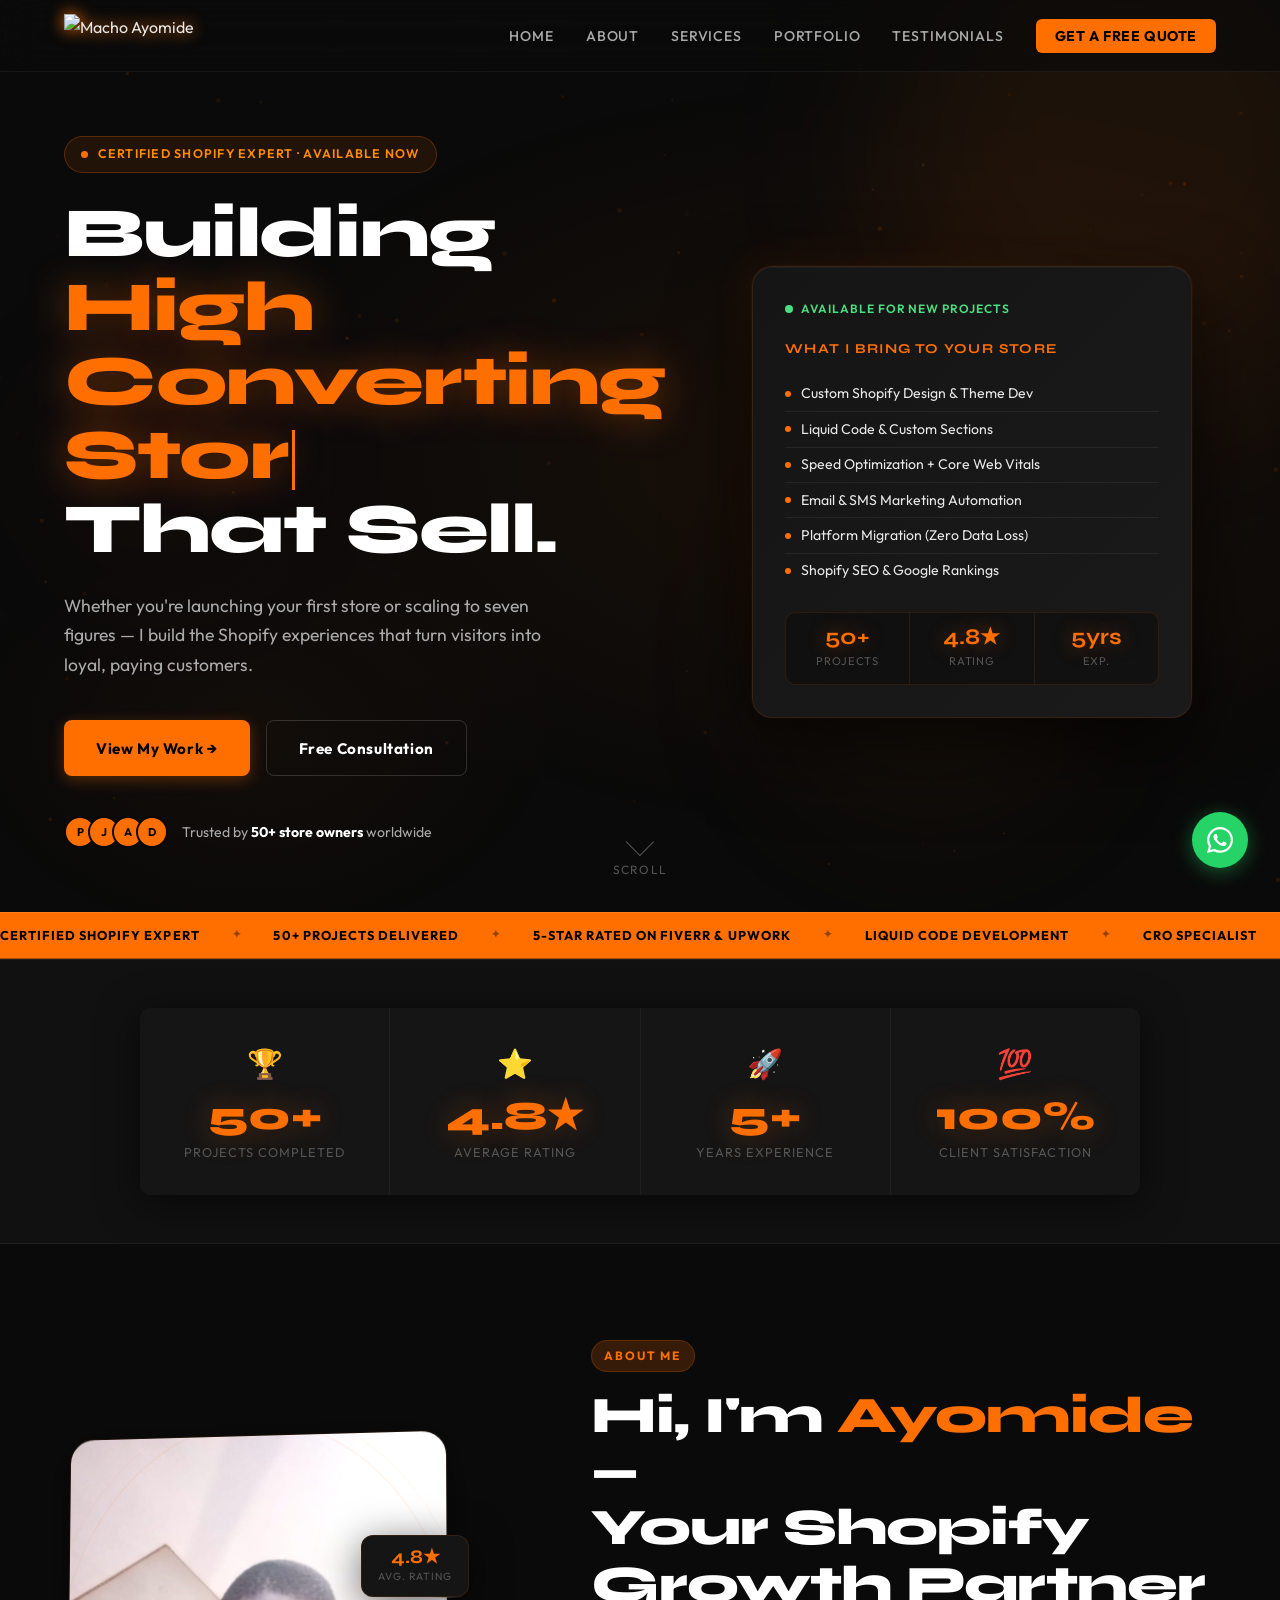
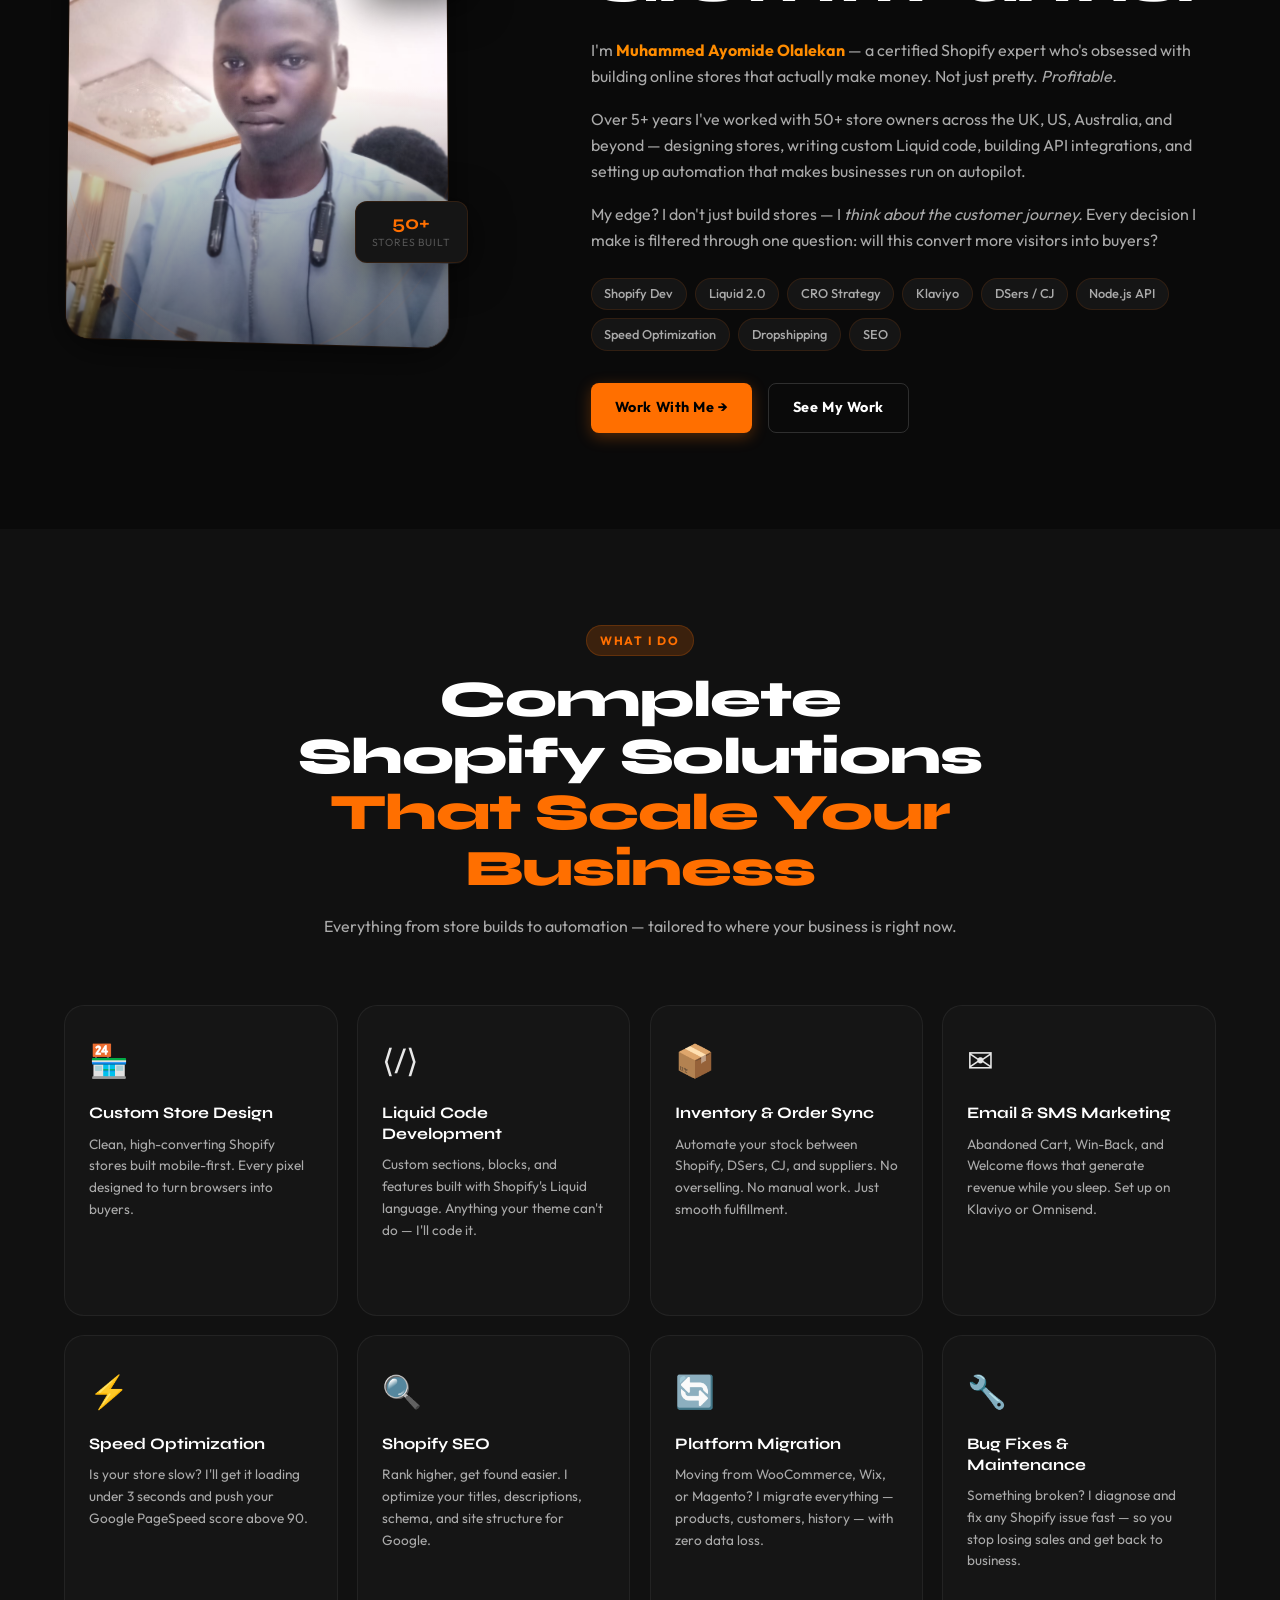
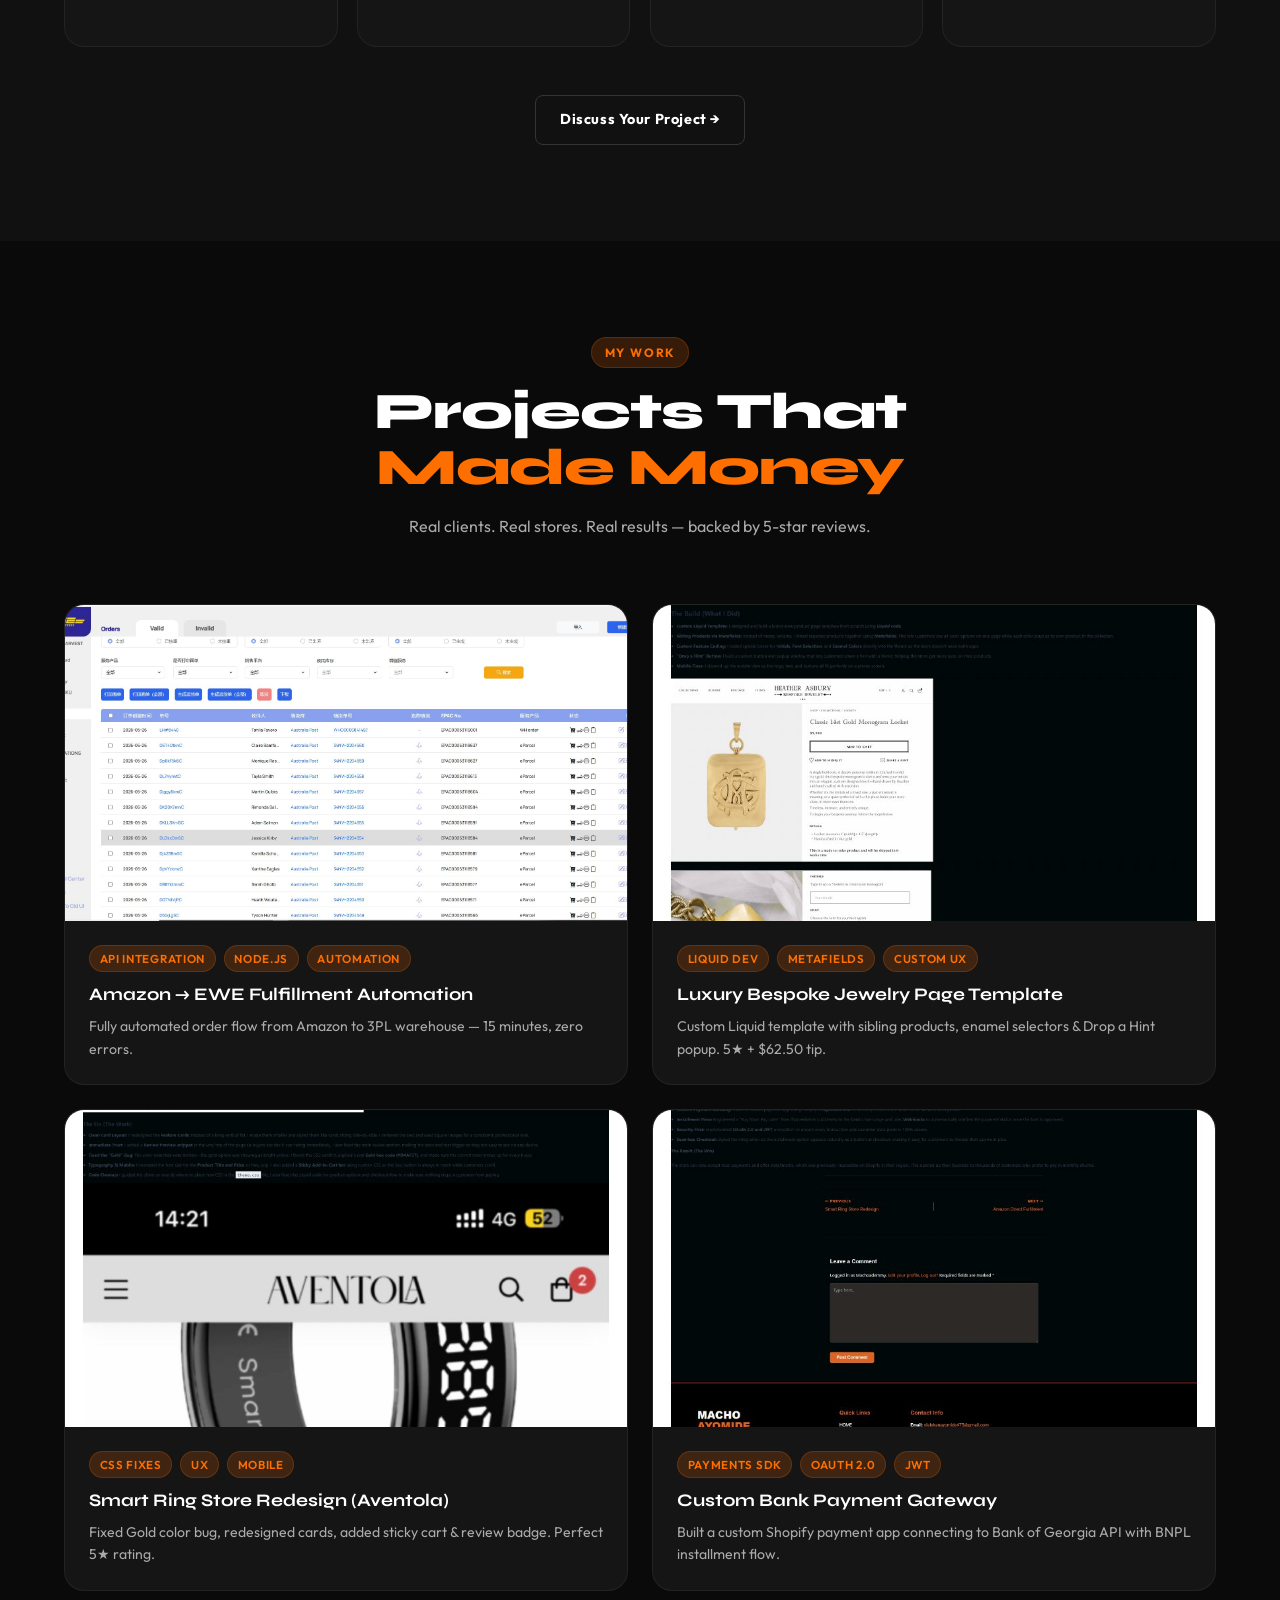
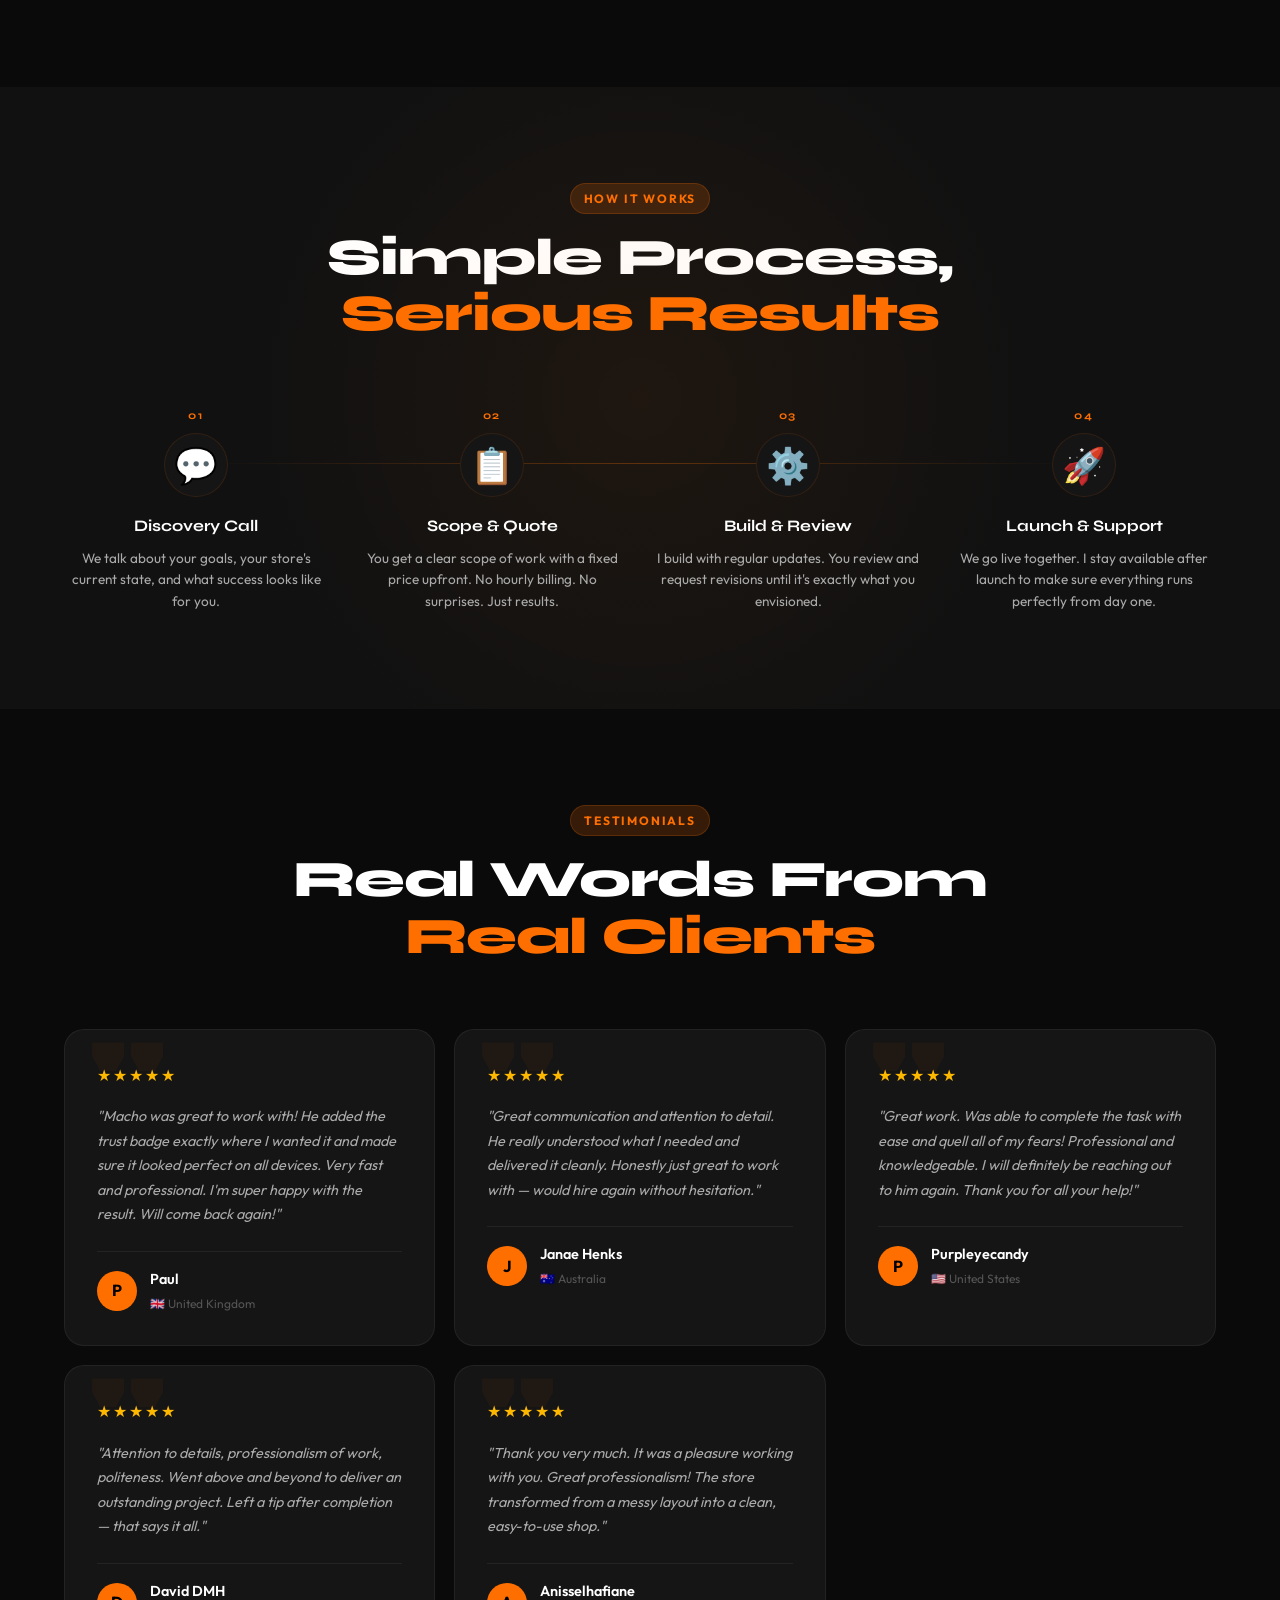
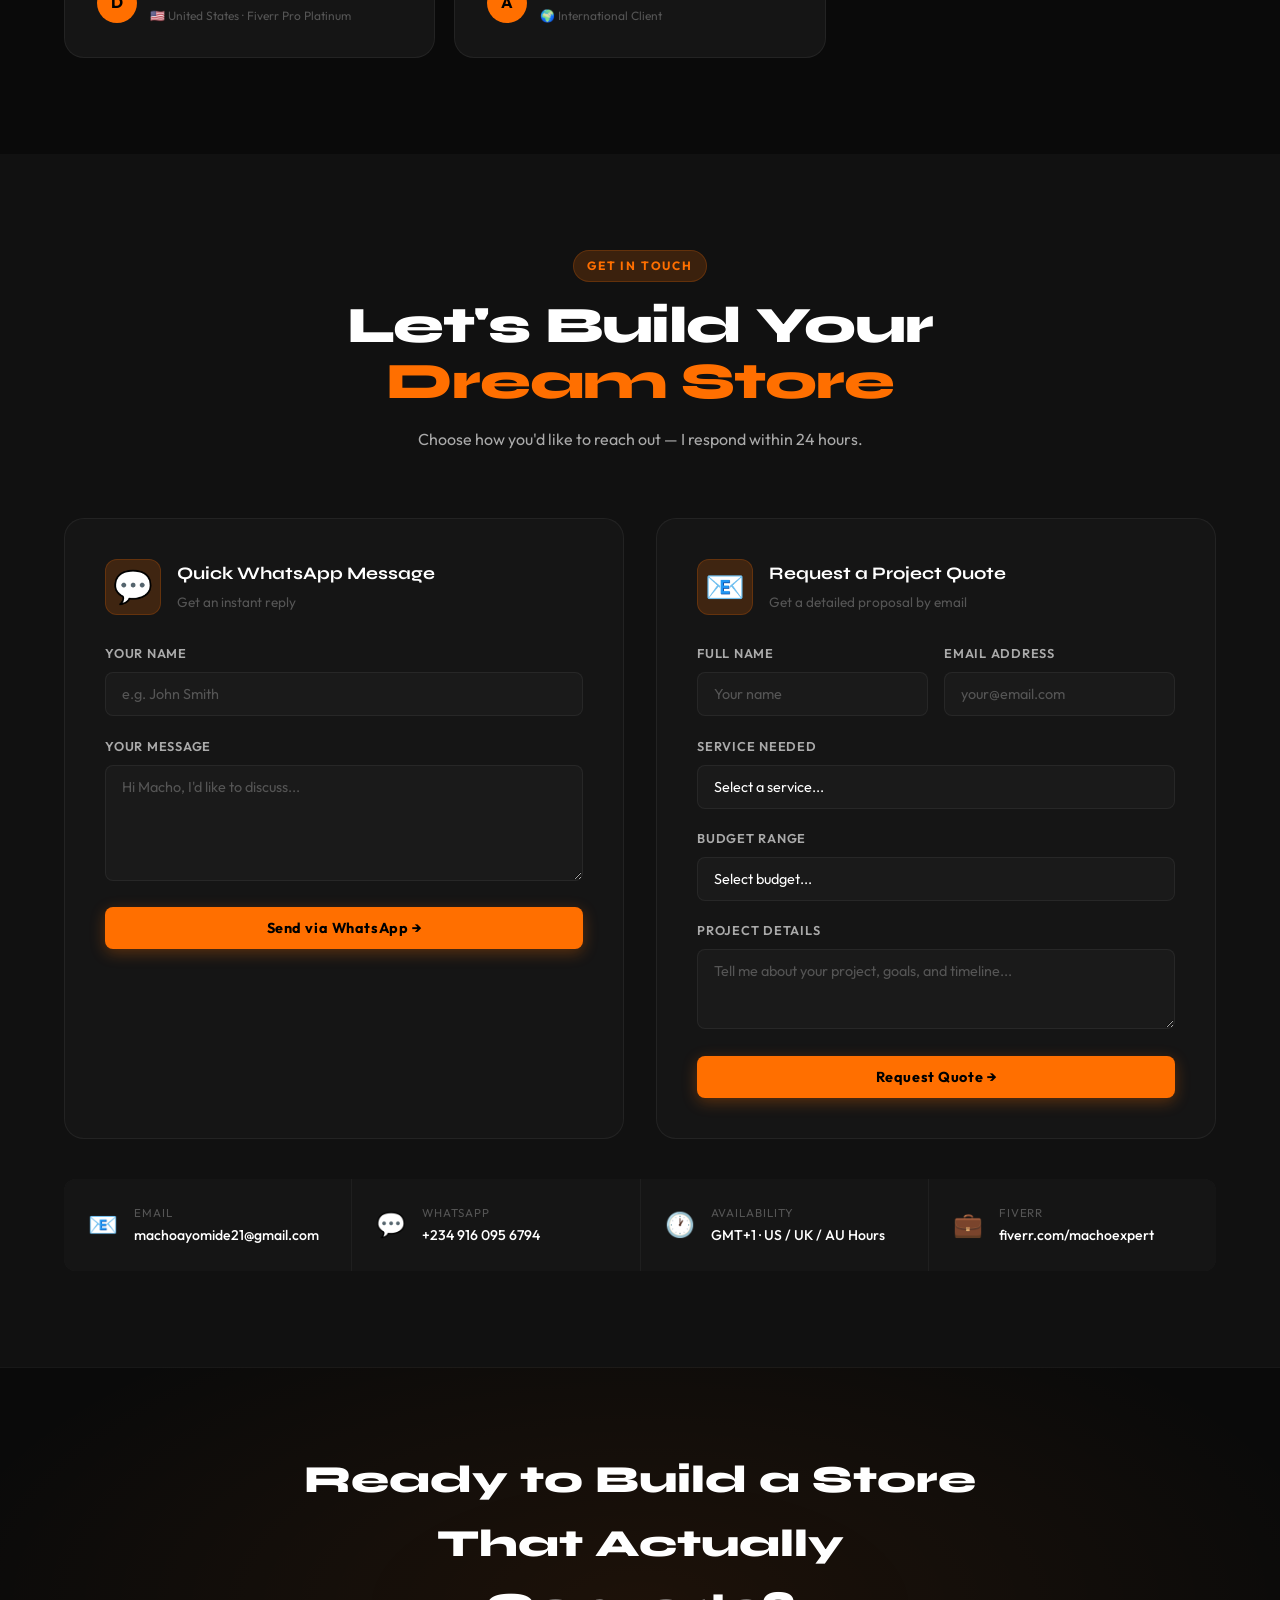
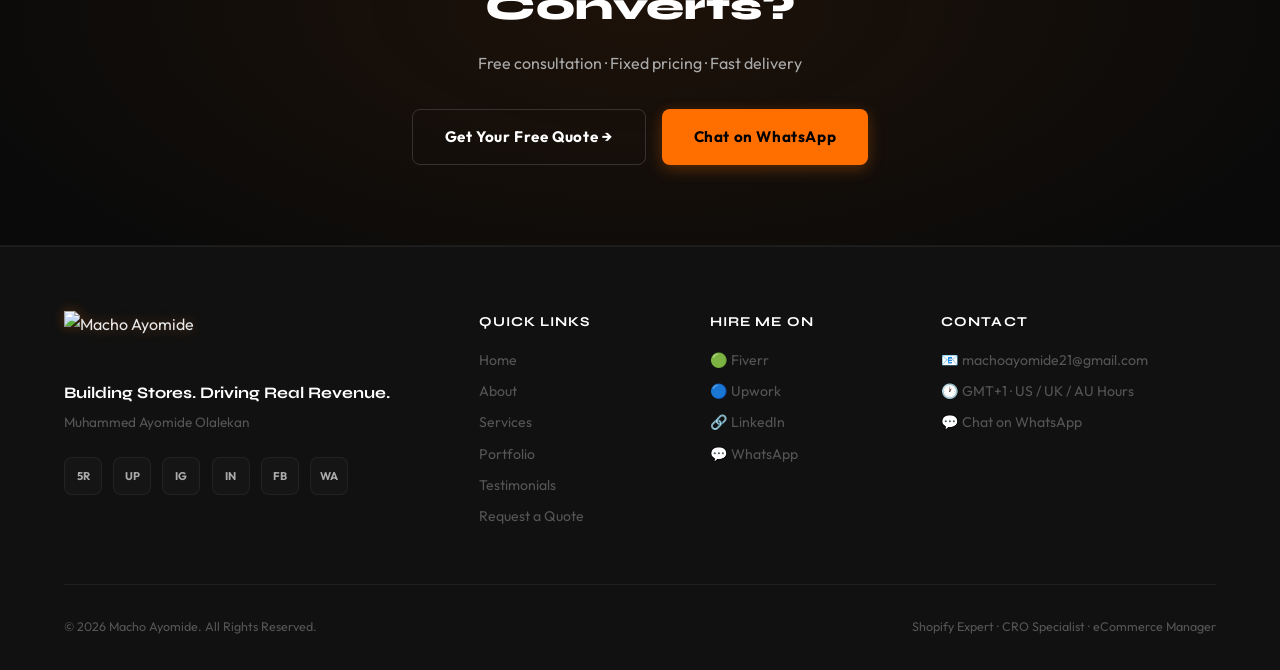
==== index.html @ d5353ab5 "Add V3 portfolio site" ====
<!DOCTYPE html>
<html lang="en">
<head>
  <meta charset="UTF-8" />
  <meta name="viewport" content="width=device-width, initial-scale=1.0" />
  <title>Macho Ayomide — Certified Shopify Expert | Building Stores That Sell</title>
  <meta name="description" content="Certified Shopify expert specializing in high-converting stores, custom Liquid development, API integrations, and eCommerce growth. 50+ projects. 5-star rated." />
  <link rel="preconnect" href="https://fonts.googleapis.com" />
  <link rel="preconnect" href="https://fonts.gstatic.com" crossorigin />
  <link href="https://fonts.googleapis.com/css2?family=Syne:wght@700;800&family=Outfit:wght@300;400;500;600;700&display=swap" rel="stylesheet" />
  <link rel="stylesheet" href="styles.css" />
</head>
<body>

  <!-- Scroll progress bar -->
  <div class="scroll-bar" id="scrollBar"></div>

  <!-- Custom cursor -->
  <div class="cursor" id="cursor"></div>
  <div class="cursor-dot" id="cursorDot"></div>

  <!-- Particle canvas (hero background) -->
  <canvas id="particles" aria-hidden="true"></canvas>

  <!-- ═══ NAV ═══ -->
  <nav class="nav" id="nav">
    <a href="#home" class="nav-logo">
      <img src="assets/logo.svg" alt="Macho Ayomide" />
    </a>
    <ul class="nav-links" id="navLinks">
      <li><a href="#home">Home</a></li>
      <li><a href="#about">About</a></li>
      <li><a href="#services">Services</a></li>
      <li><a href="#portfolio">Portfolio</a></li>
      <li><a href="#testimonials">Testimonials</a></li>
      <li><a href="#contact" class="nav-cta">Get a Free Quote</a></li>
    </ul>
    <button class="hamburger" id="hamburger" aria-label="Toggle menu">
      <span></span><span></span><span></span>
    </button>
  </nav>

  <!-- ═══ HERO ═══ -->
  <section id="home" class="hero">
    <div class="hero-mesh"></div>
    <div class="hero-orb orb-a"></div>
    <div class="hero-orb orb-b"></div>
    <div class="hero-orb orb-c"></div>
    <div class="hero-inner">
      <div class="hero-content">
        <div class="hero-badge" data-reveal="up">
          <span class="badge-pulse"></span>
          Certified Shopify Expert · Available Now
        </div>
        <h1 data-reveal="up" data-delay="100">
          Building<br>
          <span class="orange" id="typed"></span><br>
          That Sell.
        </h1>
        <p class="hero-sub" data-reveal="up" data-delay="200">
          Whether you're launching your first store or scaling to seven figures — I build the Shopify experiences that turn visitors into loyal, paying customers.
        </p>
        <div class="hero-actions" data-reveal="up" data-delay="300">
          <a href="#portfolio" class="btn btn-primary btn-lg">View My Work →</a>
          <a href="#contact" class="btn btn-ghost btn-lg">Free Consultation</a>
        </div>
        <div class="hero-trust" data-reveal="up" data-delay="400">
          <div class="trust-faces">
            <span>P</span><span>J</span><span>A</span><span>D</span>
          </div>
          <span>Trusted by <strong>50+ store owners</strong> worldwide</span>
        </div>
      </div>

      <div class="hero-visual" data-reveal="right" data-delay="150">
        <div class="card-3d" id="heroCard">
          <div class="card-3d-face">
            <div class="card-avail"><span class="avail-dot"></span>Available for New Projects</div>
            <div class="card-heading">What I Bring to Your Store</div>
            <ul class="card-list">
              <li><span class="cl-dot"></span>Custom Shopify Design &amp; Theme Dev</li>
              <li><span class="cl-dot"></span>Liquid Code &amp; Custom Sections</li>
              <li><span class="cl-dot"></span>Speed Optimization + Core Web Vitals</li>
              <li><span class="cl-dot"></span>Email &amp; SMS Marketing Automation</li>
              <li><span class="cl-dot"></span>Platform Migration (Zero Data Loss)</li>
              <li><span class="cl-dot"></span>Shopify SEO &amp; Google Rankings</li>
            </ul>
            <div class="card-metrics">
              <div class="cm"><span class="cm-n" data-count="50" data-suffix="+">50+</span><span class="cm-l">Projects</span></div>
              <div class="cm-div"></div>
              <div class="cm"><span class="cm-n">4.8★</span><span class="cm-l">Rating</span></div>
              <div class="cm-div"></div>
              <div class="cm"><span class="cm-n">5yrs</span><span class="cm-l">Exp.</span></div>
            </div>
          </div>
          <div class="card-glow"></div>
        </div>
      </div>
    </div>
    <a href="#about" class="hero-scroll">
      <span class="scroll-arrow"></span>
      <span>Scroll</span>
    </a>
  </section>

  <!-- ═══ MARQUEE ═══ -->
  <div class="marquee" aria-hidden="true">
    <div class="marquee-track">
      <span>Certified Shopify Expert</span><span class="m-sep">✦</span>
      <span>50+ Projects Delivered</span><span class="m-sep">✦</span>
      <span>5-Star Rated on Fiverr &amp; Upwork</span><span class="m-sep">✦</span>
      <span>Liquid Code Development</span><span class="m-sep">✦</span>
      <span>CRO Specialist</span><span class="m-sep">✦</span>
      <span>Email &amp; SMS Automation</span><span class="m-sep">✦</span>
      <span>Platform Migration Expert</span><span class="m-sep">✦</span>
      <span>API Integration</span><span class="m-sep">✦</span>
      <span>Certified Shopify Expert</span><span class="m-sep">✦</span>
      <span>50+ Projects Delivered</span><span class="m-sep">✦</span>
      <span>5-Star Rated on Fiverr &amp; Upwork</span><span class="m-sep">✦</span>
      <span>Liquid Code Development</span><span class="m-sep">✦</span>
      <span>CRO Specialist</span><span class="m-sep">✦</span>
      <span>Email &amp; SMS Automation</span><span class="m-sep">✦</span>
      <span>Platform Migration Expert</span><span class="m-sep">✦</span>
      <span>API Integration</span><span class="m-sep">✦</span>
    </div>
  </div>

  <!-- ═══ STATS ═══ -->
  <div class="stats-section">
    <div class="stats-grid">
      <div class="stat-card" data-reveal="up" data-delay="0">
        <div class="stat-icon">🏆</div>
        <div class="stat-num" data-count="50" data-suffix="+">50+</div>
        <div class="stat-label">Projects Completed</div>
      </div>
      <div class="stat-card" data-reveal="up" data-delay="100">
        <div class="stat-icon">⭐</div>
        <div class="stat-num" data-count="4.8" data-suffix="★" data-decimal="1">4.8★</div>
        <div class="stat-label">Average Rating</div>
      </div>
      <div class="stat-card" data-reveal="up" data-delay="200">
        <div class="stat-icon">🚀</div>
        <div class="stat-num" data-count="5" data-suffix="+">5+</div>
        <div class="stat-label">Years Experience</div>
      </div>
      <div class="stat-card" data-reveal="up" data-delay="300">
        <div class="stat-icon">💯</div>
        <div class="stat-num" data-count="100" data-suffix="%">100%</div>
        <div class="stat-label">Client Satisfaction</div>
      </div>
    </div>
  </div>

  <!-- ═══ ABOUT ═══ -->
  <section id="about" class="section about-section">
    <div class="section-inner">
      <div class="about-grid">
        <div class="about-photo-wrap" data-reveal="left">
          <div class="photo-frame">
            <img src="assets/photo-main.jpg" alt="Macho Ayomide — Shopify Expert" class="about-photo" />
            <div class="photo-veil"></div>
            <div class="photo-ring ring-1"></div>
            <div class="photo-ring ring-2"></div>
          </div>
          <div class="photo-float-badge">
            <span class="pfb-num">4.8★</span>
            <span class="pfb-lbl">Avg. Rating</span>
          </div>
          <div class="photo-float-badge pfb-bottom">
            <span class="pfb-num">50+</span>
            <span class="pfb-lbl">Stores Built</span>
          </div>
        </div>

        <div class="about-content" data-reveal="right">
          <span class="section-label">About Me</span>
          <h2 class="section-title">Hi, I'm <span class="orange">Ayomide</span> —<br>Your Shopify Growth Partner</h2>
          <p>I'm <strong style="color:var(--orange-light)">Muhammed Ayomide Olalekan</strong> — a certified Shopify expert who's obsessed with building online stores that actually make money. Not just pretty. <em>Profitable.</em></p>
          <p>Over 5+ years I've worked with 50+ store owners across the UK, US, Australia, and beyond — designing stores, writing custom Liquid code, building API integrations, and setting up automation that makes businesses run on autopilot.</p>
          <p>My edge? I don't just build stores — I <em>think about the customer journey.</em> Every decision I make is filtered through one question: will this convert more visitors into buyers?</p>
          <div class="chips">
            <span>Shopify Dev</span><span>Liquid 2.0</span><span>CRO Strategy</span>
            <span>Klaviyo</span><span>DSers / CJ</span><span>Node.js API</span>
            <span>Speed Optimization</span><span>Dropshipping</span><span>SEO</span>
          </div>
          <div class="about-actions">
            <a href="#contact" class="btn btn-primary">Work With Me →</a>
            <a href="#portfolio" class="btn btn-ghost">See My Work</a>
          </div>
        </div>
      </div>
    </div>
  </section>

  <!-- ═══ SERVICES ═══ -->
  <section id="services" class="section services-section">
    <div class="section-inner">
      <div class="section-head" data-reveal="up">
        <span class="section-label">What I Do</span>
        <h2 class="section-title">Complete Shopify Solutions<br><span class="orange">That Scale Your Business</span></h2>
        <p class="section-sub">Everything from store builds to automation — tailored to where your business is right now.</p>
      </div>
      <div class="services-grid">
        <div class="svc-card tilt" data-reveal="up" data-delay="0"><div class="svc-inner"><div class="svc-icon">🏪</div><h3>Custom Store Design</h3><p>Clean, high-converting Shopify stores built mobile-first. Every pixel designed to turn browsers into buyers.</p><span class="svc-arr">→</span></div></div>
        <div class="svc-card tilt" data-reveal="up" data-delay="80"><div class="svc-inner"><div class="svc-icon">⟨/⟩</div><h3>Liquid Code Development</h3><p>Custom sections, blocks, and features built with Shopify's Liquid language. Anything your theme can't do — I'll code it.</p><span class="svc-arr">→</span></div></div>
        <div class="svc-card tilt" data-reveal="up" data-delay="160"><div class="svc-inner"><div class="svc-icon">📦</div><h3>Inventory & Order Sync</h3><p>Automate your stock between Shopify, DSers, CJ, and suppliers. No overselling. No manual work. Just smooth fulfillment.</p><span class="svc-arr">→</span></div></div>
        <div class="svc-card tilt" data-reveal="up" data-delay="240"><div class="svc-inner"><div class="svc-icon">✉</div><h3>Email & SMS Marketing</h3><p>Abandoned Cart, Win-Back, and Welcome flows that generate revenue while you sleep. Set up on Klaviyo or Omnisend.</p><span class="svc-arr">→</span></div></div>
        <div class="svc-card tilt" data-reveal="up" data-delay="0"><div class="svc-inner"><div class="svc-icon">⚡</div><h3>Speed Optimization</h3><p>Is your store slow? I'll get it loading under 3 seconds and push your Google PageSpeed score above 90.</p><span class="svc-arr">→</span></div></div>
        <div class="svc-card tilt" data-reveal="up" data-delay="80"><div class="svc-inner"><div class="svc-icon">🔍</div><h3>Shopify SEO</h3><p>Rank higher, get found easier. I optimize your titles, descriptions, schema, and site structure for Google.</p><span class="svc-arr">→</span></div></div>
        <div class="svc-card tilt" data-reveal="up" data-delay="160"><div class="svc-inner"><div class="svc-icon">🔄</div><h3>Platform Migration</h3><p>Moving from WooCommerce, Wix, or Magento? I migrate everything — products, customers, history — with zero data loss.</p><span class="svc-arr">→</span></div></div>
        <div class="svc-card tilt" data-reveal="up" data-delay="240"><div class="svc-inner"><div class="svc-icon">🔧</div><h3>Bug Fixes & Maintenance</h3><p>Something broken? I diagnose and fix any Shopify issue fast — so you stop losing sales and get back to business.</p><span class="svc-arr">→</span></div></div>
      </div>
      <div class="section-cta" data-reveal="up">
        <a href="#contact" class="btn btn-ghost">Discuss Your Project →</a>
      </div>
    </div>
  </section>

  <!-- ═══ PORTFOLIO ═══ -->
  <section id="portfolio" class="section portfolio-section">
    <div class="section-inner">
      <div class="section-head" data-reveal="up">
        <span class="section-label">My Work</span>
        <h2 class="section-title">Projects That<br><span class="orange">Made Money</span></h2>
        <p class="section-sub">Real clients. Real stores. Real results — backed by 5-star reviews.</p>
      </div>
      <div class="portfolio-grid">
        <div class="p-card" data-reveal="up" data-delay="0" onclick="openModal('m-ewe')">
          <div class="p-thumb">
            <img src="assets/portfolio-ewe-dashboard.png" alt="Amazon EWE Automation" />
            <div class="p-overlay"><span>View Case Study →</span></div>
          </div>
          <div class="p-info">
            <div class="p-tags"><span>API Integration</span><span>Node.js</span><span>Automation</span></div>
            <h3>Amazon → EWE Fulfillment Automation</h3>
            <p>Fully automated order flow from Amazon to 3PL warehouse — 15 minutes, zero errors.</p>
          </div>
        </div>
        <div class="p-card" data-reveal="up" data-delay="100" onclick="openModal('m-luxury')">
          <div class="p-thumb">
            <img src="assets/portfolio-luxury.jpg" alt="Luxury Product Page" />
            <div class="p-overlay"><span>View Case Study →</span></div>
          </div>
          <div class="p-info">
            <div class="p-tags"><span>Liquid Dev</span><span>Metafields</span><span>Custom UX</span></div>
            <h3>Luxury Bespoke Jewelry Page Template</h3>
            <p>Custom Liquid template with sibling products, enamel selectors &amp; Drop a Hint popup. 5★ + $62.50 tip.</p>
          </div>
        </div>
        <div class="p-card" data-reveal="up" data-delay="200" onclick="openModal('m-ring')">
          <div class="p-thumb">
            <img src="assets/portfolio-smartring.jpg" alt="Smart Ring Store" />
            <div class="p-overlay"><span>View Case Study →</span></div>
          </div>
          <div class="p-info">
            <div class="p-tags"><span>CSS Fixes</span><span>UX</span><span>Mobile</span></div>
            <h3>Smart Ring Store Redesign (Aventola)</h3>
            <p>Fixed Gold color bug, redesigned cards, added sticky cart &amp; review badge. Perfect 5★ rating.</p>
          </div>
        </div>
        <div class="p-card" data-reveal="up" data-delay="300" onclick="openModal('m-payment')">
          <div class="p-thumb">
            <img src="assets/portfolio-payment.jpg" alt="Custom Payment Gateway" />
            <div class="p-overlay"><span>View Case Study →</span></div>
          </div>
          <div class="p-info">
            <div class="p-tags"><span>Payments SDK</span><span>OAuth 2.0</span><span>JWT</span></div>
            <h3>Custom Bank Payment Gateway</h3>
            <p>Built a custom Shopify payment app connecting to Bank of Georgia API with BNPL installment flow.</p>
          </div>
        </div>
      </div>
    </div>
  </section>

  <!-- ═══ PROCESS ═══ -->
  <section class="section process-section">
    <div class="section-inner">
      <div class="section-head" data-reveal="up">
        <span class="section-label">How It Works</span>
        <h2 class="section-title">Simple Process,<br><span class="orange">Serious Results</span></h2>
      </div>
      <div class="process-grid">
        <div class="process-step" data-reveal="up" data-delay="0"><div class="ps-num">01</div><div class="ps-icon">💬</div><h3>Discovery Call</h3><p>We talk about your goals, your store's current state, and what success looks like for you.</p></div>
        <div class="process-step" data-reveal="up" data-delay="100"><div class="ps-num">02</div><div class="ps-icon">📋</div><h3>Scope &amp; Quote</h3><p>You get a clear scope of work with a fixed price upfront. No hourly billing. No surprises. Just results.</p></div>
        <div class="process-step" data-reveal="up" data-delay="200"><div class="ps-num">03</div><div class="ps-icon">⚙️</div><h3>Build &amp; Review</h3><p>I build with regular updates. You review and request revisions until it's exactly what you envisioned.</p></div>
        <div class="process-step" data-reveal="up" data-delay="300"><div class="ps-num">04</div><div class="ps-icon">🚀</div><h3>Launch &amp; Support</h3><p>We go live together. I stay available after launch to make sure everything runs perfectly from day one.</p></div>
      </div>
    </div>
  </section>

  <!-- ═══ TESTIMONIALS ═══ -->
  <section id="testimonials" class="section testi-section">
    <div class="section-inner">
      <div class="section-head" data-reveal="up">
        <span class="section-label">Testimonials</span>
        <h2 class="section-title">Real Words From<br><span class="orange">Real Clients</span></h2>
      </div>
      <div class="testi-grid">
        <div class="testi-card" data-reveal="up" data-delay="0">
          <div class="stars">★★★★★</div>
          <p>"Macho was great to work with! He added the trust badge exactly where I wanted it and made sure it looked perfect on all devices. Very fast and professional. I'm super happy with the result. Will come back again!"</p>
          <div class="testi-author"><div class="ta-av">P</div><div><div class="ta-name">Paul</div><div class="ta-loc">🇬🇧 United Kingdom</div></div></div>
        </div>
        <div class="testi-card" data-reveal="up" data-delay="100">
          <div class="stars">★★★★★</div>
          <p>"Great communication and attention to detail. He really understood what I needed and delivered it cleanly. Honestly just great to work with — would hire again without hesitation."</p>
          <div class="testi-author"><div class="ta-av">J</div><div><div class="ta-name">Janae Henks</div><div class="ta-loc">🇦🇺 Australia</div></div></div>
        </div>
        <div class="testi-card" data-reveal="up" data-delay="200">
          <div class="stars">★★★★★</div>
          <p>"Great work. Was able to complete the task with ease and quell all of my fears! Professional and knowledgeable. I will definitely be reaching out to him again. Thank you for all your help!"</p>
          <div class="testi-author"><div class="ta-av">P</div><div><div class="ta-name">Purpleyecandy</div><div class="ta-loc">🇺🇸 United States</div></div></div>
        </div>
        <div class="testi-card" data-reveal="up" data-delay="300">
          <div class="stars">★★★★★</div>
          <p>"Attention to details, professionalism of work, politeness. Went above and beyond to deliver an outstanding project. Left a tip after completion — that says it all."</p>
          <div class="testi-author"><div class="ta-av">D</div><div><div class="ta-name">David DMH</div><div class="ta-loc">🇺🇸 United States · Fiverr Pro Platinum</div></div></div>
        </div>
        <div class="testi-card" data-reveal="up" data-delay="400">
          <div class="stars">★★★★★</div>
          <p>"Thank you very much. It was a pleasure working with you. Great professionalism! The store transformed from a messy layout into a clean, easy-to-use shop."</p>
          <div class="testi-author"><div class="ta-av">A</div><div><div class="ta-name">Anisselhafiane</div><div class="ta-loc">🌍 International Client</div></div></div>
        </div>
      </div>
    </div>
  </section>

  <!-- ═══ CONTACT ═══ -->
  <section id="contact" class="section contact-section">
    <div class="section-inner">
      <div class="section-head" data-reveal="up">
        <span class="section-label">Get In Touch</span>
        <h2 class="section-title">Let's Build Your<br><span class="orange">Dream Store</span></h2>
        <p class="section-sub">Choose how you'd like to reach out — I respond within 24 hours.</p>
      </div>
      <div class="contact-grid">
        <!-- WhatsApp Form -->
        <div class="form-box" data-reveal="left">
          <div class="form-box-header">
            <div class="fbh-icon">💬</div>
            <div><h3>Quick WhatsApp Message</h3><p>Get an instant reply</p></div>
          </div>
          <form id="waForm">
            <div class="fg">
              <label>Your Name</label>
              <input type="text" id="wa-name" placeholder="e.g. John Smith" required />
            </div>
            <div class="fg">
              <label>Your Message</label>
              <textarea id="wa-msg" rows="5" placeholder="Hi Macho, I'd like to discuss..." required></textarea>
            </div>
            <button type="submit" class="btn btn-primary btn-full">Send via WhatsApp →</button>
          </form>
        </div>
        <!-- Email Quote Form -->
        <div class="form-box" data-reveal="right">
          <div class="form-box-header">
            <div class="fbh-icon">📧</div>
            <div><h3>Request a Project Quote</h3><p>Get a detailed proposal by email</p></div>
          </div>
          <form id="quoteForm">
            <div class="fg-row">
              <div class="fg"><label>Full Name</label><input type="text" id="q-name" placeholder="Your name" required /></div>
              <div class="fg"><label>Email Address</label><input type="email" id="q-email" placeholder="your@email.com" required /></div>
            </div>
            <div class="fg">
              <label>Service Needed</label>
              <select id="q-service">
                <option value="">Select a service...</option>
                <option>Custom Store Design</option>
                <option>Liquid Code Development</option>
                <option>Speed Optimization</option>
                <option>Email &amp; SMS Marketing</option>
                <option>Platform Migration</option>
                <option>API Integration</option>
                <option>Shopify SEO</option>
                <option>Bug Fix &amp; Maintenance</option>
                <option>Other</option>
              </select>
            </div>
            <div class="fg">
              <label>Budget Range</label>
              <select id="q-budget">
                <option value="">Select budget...</option>
                <option>$50 – $150</option>
                <option>$150 – $500</option>
                <option>$500 – $1,500</option>
                <option>$1,500 – $5,000</option>
                <option>$5,000+</option>
              </select>
            </div>
            <div class="fg">
              <label>Project Details</label>
              <textarea id="q-details" rows="3" placeholder="Tell me about your project, goals, and timeline..."></textarea>
            </div>
            <button type="submit" class="btn btn-primary btn-full">Request Quote →</button>
          </form>
        </div>
      </div>
      <!-- Contact info strip -->
      <div class="contact-strip" data-reveal="up">
        <a href="mailto:machoayomide21@gmail.com" class="cs-item"><span>📧</span><div><div class="cs-lbl">Email</div><div class="cs-val">machoayomide21@gmail.com</div></div></a>
        <a href="https://wa.link/q43xtt" target="_blank" class="cs-item"><span>💬</span><div><div class="cs-lbl">WhatsApp</div><div class="cs-val">+234 916 095 6794</div></div></a>
        <div class="cs-item"><span>🕐</span><div><div class="cs-lbl">Availability</div><div class="cs-val">GMT+1 · US / UK / AU Hours</div></div></div>
        <a href="https://www.fiverr.com/machoexpert" target="_blank" class="cs-item"><span>💼</span><div><div class="cs-lbl">Fiverr</div><div class="cs-val">fiverr.com/machoexpert</div></div></a>
      </div>
    </div>
  </section>

  <!-- ═══ CTA BANNER ═══ -->
  <div class="cta-band">
    <div class="cta-band-inner" data-reveal="scale">
      <h2>Ready to Build a Store That Actually Converts?</h2>
      <p>Free consultation · Fixed pricing · Fast delivery</p>
      <div class="cta-band-btns">
        <a href="#contact" class="btn btn-ghost btn-lg">Get Your Free Quote →</a>
        <a href="https://wa.link/q43xtt" target="_blank" class="btn btn-primary btn-lg">Chat on WhatsApp</a>
      </div>
    </div>
  </div>

  <!-- ═══ FOOTER ═══ -->
  <footer class="footer">
    <div class="footer-inner">
      <div class="footer-brand">
        <a href="#home"><img src="assets/logo.svg" alt="Macho Ayomide" class="footer-logo" /></a>
        <p class="footer-tagline">Building Stores. Driving Real Revenue.</p>
        <p class="footer-sub">Muhammed Ayomide Olalekan</p>
        <div class="footer-socials">
          <a href="https://www.fiverr.com/machoexpert" target="_blank" title="Fiverr">5r</a>
          <a href="https://upwork.com/freelancers/~01427ab2a90d2aa456" target="_blank" title="Upwork">up</a>
          <a href="https://www.instagram.com/machoayomide/" target="_blank" title="Instagram">ig</a>
          <a href="https://www.linkedin.com/in/macho-ayomide/" target="_blank" title="LinkedIn">in</a>
          <a href="https://facebook.com/macho.ayomide" target="_blank" title="Facebook">fb</a>
          <a href="https://wa.link/q43xtt" target="_blank" title="WhatsApp">wa</a>
        </div>
      </div>
      <div class="footer-col">
        <h4>Quick Links</h4>
        <ul>
          <li><a href="#home">Home</a></li>
          <li><a href="#about">About</a></li>
          <li><a href="#services">Services</a></li>
          <li><a href="#portfolio">Portfolio</a></li>
          <li><a href="#testimonials">Testimonials</a></li>
          <li><a href="#contact">Request a Quote</a></li>
        </ul>
      </div>
      <div class="footer-col">
        <h4>Hire Me On</h4>
        <ul>
          <li><a href="https://www.fiverr.com/machoexpert" target="_blank">🟢 Fiverr</a></li>
          <li><a href="https://upwork.com/freelancers/~01427ab2a90d2aa456" target="_blank">🔵 Upwork</a></li>
          <li><a href="https://www.linkedin.com/in/macho-ayomide/" target="_blank">🔗 LinkedIn</a></li>
          <li><a href="https://wa.link/q43xtt" target="_blank">💬 WhatsApp</a></li>
        </ul>
      </div>
      <div class="footer-col">
        <h4>Contact</h4>
        <p>📧 machoayomide21@gmail.com</p>
        <p>🕐 GMT+1 · US / UK / AU Hours</p>
        <p><a href="https://wa.link/q43xtt" target="_blank">💬 Chat on WhatsApp</a></p>
      </div>
    </div>
    <div class="footer-bottom">
      <span>© 2026 Macho Ayomide. All Rights Reserved.</span>
      <span>Shopify Expert · CRO Specialist · eCommerce Manager</span>
    </div>
  </footer>

  <!-- ═══ FLOATING WHATSAPP ═══ -->
  <a href="https://wa.link/q43xtt" target="_blank" class="wa-float" title="Chat on WhatsApp" aria-label="WhatsApp">
    <svg viewBox="0 0 24 24" fill="currentColor" width="26" height="26"><path d="M17.472 14.382c-.297-.149-1.758-.867-2.03-.967-.273-.099-.471-.148-.67.15-.197.297-.767.966-.94 1.164-.173.199-.347.223-.644.075-.297-.15-1.255-.463-2.39-1.475-.883-.788-1.48-1.761-1.653-2.059-.173-.297-.018-.458.13-.606.134-.133.298-.347.446-.52.149-.174.198-.298.298-.497.099-.198.05-.371-.025-.52-.075-.149-.669-1.612-.916-2.207-.242-.579-.487-.5-.669-.51-.173-.008-.371-.01-.57-.01-.198 0-.52.074-.792.372-.272.297-1.04 1.016-1.04 2.479 0 1.462 1.065 2.875 1.213 3.074.149.198 2.096 3.2 5.077 4.487.709.306 1.262.489 1.694.625.712.227 1.36.195 1.871.118.571-.085 1.758-.719 2.006-1.413.248-.694.248-1.289.173-1.413-.074-.124-.272-.198-.57-.347m-5.421 7.403h-.004a9.87 9.87 0 01-5.031-1.378l-.361-.214-3.741.982.998-3.648-.235-.374a9.86 9.86 0 01-1.51-5.26c.001-5.45 4.436-9.884 9.888-9.884 2.64 0 5.122 1.03 6.988 2.898a9.825 9.825 0 012.893 6.994c-.003 5.45-4.437 9.884-9.885 9.884m8.413-18.297A11.815 11.815 0 0012.05 0C5.495 0 .16 5.335.157 11.892c0 2.096.547 4.142 1.588 5.945L.057 24l6.305-1.654a11.882 11.882 0 005.683 1.448h.005c6.554 0 11.89-5.335 11.893-11.893a11.821 11.821 0 00-3.48-8.413z"/></svg>
  </a>

  <!-- ═══ MODALS ═══ -->
  <div class="modal" id="m-ewe"><div class="modal-bg" onclick="closeModal('m-ewe')"></div><div class="modal-box"><button class="modal-x" onclick="closeModal('m-ewe')">✕</button><div class="modal-scroll"><img src="assets/portfolio-ewe-dashboard.png" alt="Amazon EWE" class="modal-img" /><div class="modal-text"><div class="p-tags"><span>API Integration</span><span>Node.js</span><span>Automation</span><span>Render</span></div><h2>Amazon → EWE Warehouse<br>Fulfillment Automation</h2><p class="modal-client">Client: Little Harvest · Australian Baby Food Brand</p><h4>The Challenge</h4><p>An Australian baby food brand needed their Amazon Vendor Central orders to automatically flow to their 3PL warehouse (EWE). All processing was manual, error-prone, and time-consuming.</p><h4>The Solution</h4><ul><li>✅ Amazon SP-API (FE endpoint) full integration</li><li>✅ SKU mapping &amp; dynamic weight calculation</li><li>✅ Australian address validation with auto-retry</li><li>✅ Secure credential &amp; token management</li><li>✅ Deployed on Render with Node.js</li><li>✅ Orders flow automatically in under 15 minutes</li></ul><h4>The Result</h4><p>Zero manual work. Zero errors. Orders flow from Amazon to warehouse in 15 minutes automatically — 24/7, no human needed.</p><a href="https://github.com/Machoman010/amazon-ewe-integration" target="_blank" class="btn btn-primary">View on GitHub →</a></div></div></div></div>

  <div class="modal" id="m-luxury"><div class="modal-bg" onclick="closeModal('m-luxury')"></div><div class="modal-box"><button class="modal-x" onclick="closeModal('m-luxury')">✕</button><div class="modal-scroll"><img src="assets/portfolio-luxury.jpg" alt="Luxury Product Page" class="modal-img" /><div class="modal-text"><div class="p-tags"><span>Liquid Dev</span><span>Metafields</span><span>Sibling Products</span><span>Custom UX</span></div><h2>Luxury Bespoke Jewelry<br>Product Page Template</h2><p class="modal-client">Client: Heather Asbury (Bespoke Jewelry) · Fiverr Pro Platinum</p><h4>The Challenge</h4><p>A luxury bespoke jewelry store was bloated with plugins and needed a clean, custom way to show product colors as "Siblings" (separate products) rather than simple variants. Mobile header was also broken.</p><h4>The Solution</h4><ul><li>✅ Custom Liquid Template built from scratch</li><li>✅ Sibling Products linked via Metafields (not variants)</li><li>✅ Custom Initials, Font Selection &amp; Enamel Color selectors</li><li>✅ "Drop a Hint" custom popup button for gift sharing</li><li>✅ Mobile header and layout fixes site-wide</li><li>✅ Replaced plugin stack with pure Liquid — saves recurring app fees</li></ul><h4>The Result</h4><p>Store is clean, professional, and fast. Client was so happy they left a <strong>$62.50 tip</strong> on top of the project fee.</p><div class="modal-review"><div class="stars">★★★★★</div><p>"Attention to details, Professionalism of work, Politeness, And went above and beyond to delivery an outstanding project." — david_dmh, Fiverr Pro Platinum</p></div></div></div></div></div>

  <div class="modal" id="m-ring"><div class="modal-bg" onclick="closeModal('m-ring')"></div><div class="modal-box"><button class="modal-x" onclick="closeModal('m-ring')">✕</button><div class="modal-scroll"><img src="assets/portfolio-smartring.jpg" alt="Smart Ring Store" class="modal-img" /><div class="modal-text"><div class="p-tags"><span>CSS Fixes</span><span>Product Page</span><span>Mobile</span><span>UX</span></div><h2>Smart Ring Store Redesign<br>(Aventola)</h2><p class="modal-client">Client: Aventola Smart Ring Store</p><h4>The Challenge</h4><p>The store was getting visitors but nobody was buying. The "Gold" color option looked bright ugly yellow, the layout was confusing on mobile, and feature cards were a disorganized list.</p><h4>The Solution</h4><ul><li>✅ Redesigned Feature Cards into clean side-by-side card layout</li><li>✅ Added Review Preview snippet at page top for immediate trust</li><li>✅ Fixed Gold color bug — applied correct hex (#D4AF37)</li><li>✅ Added Sticky Add-to-Cart bar — buy button always in reach</li><li>✅ Increased Product Title &amp; Price font size for better visibility</li><li>✅ Full mobile layout cleanup and Liquid code fixes</li></ul><h4>The Result</h4><p>Store transformed from messy to clean and professional. The client confirmed a positive review — perfect 5-star rating.</p><div class="modal-review"><div class="stars">★★★★★</div><p>"Thank you very much. It was a pleasure working with you. Great professionalism!" — anisselhafiane</p></div></div></div></div></div>

  <div class="modal" id="m-payment"><div class="modal-bg" onclick="closeModal('m-payment')"></div><div class="modal-box"><button class="modal-x" onclick="closeModal('m-payment')">✕</button><div class="modal-scroll"><img src="assets/portfolio-payment.jpg" alt="Custom Payment Gateway" class="modal-img" /><div class="modal-text"><div class="p-tags"><span>Payments SDK</span><span>OAuth 2.0</span><span>JWT</span><span>Webhooks</span></div><h2>Custom Bank Payment<br>Gateway Integration</h2><p class="modal-client">Client: Georgian (Country) eCommerce Merchant</p><h4>The Challenge</h4><p>A merchant in Georgia (the country) had a major roadblock — no ready-made Shopify integrations for local banks. They needed customers to pay via local credit cards AND access monthly installment loans at checkout.</p><h4>The Solution</h4><ul><li>✅ Custom payment app using Shopify's Payments SDK</li><li>✅ Secure connection to Bank of Georgia API</li><li>✅ "Buy Now, Pay Later" flow with bank loan redirects</li><li>✅ Webhooks for automatic payment confirmation</li><li>✅ OAuth 2.0 and JWT encryption — 100% secure transactions</li><li>✅ Installment button styled natively into checkout</li></ul><h4>The Result</h4><p>The store can now accept local payments and offer installments — previously impossible on Shopify in that region. Opened their business to thousands of new customers who prefer to pay monthly.</p></div></div></div></div>

  <script src="main.js"></script>
</body>
</html>
---- styles.css ----
/* ═══════════════════════════════════════════════════
   MACHO AYOMIDE — V3 Portfolio Styles
   Dark · Orange · 3D Animated
═══════════════════════════════════════════════════ */

:root {
  --bg:           #0a0a0a;
  --bg-2:         #111111;
  --bg-card:      #151515;
  --bg-card-2:    #1a1a1a;
  --orange:       #FF6F00;
  --orange-light: #FF8C00;
  --orange-glow:  rgba(255,111,0,0.18);
  --orange-glow2: rgba(255,111,0,0.06);
  --white:        #ffffff;
  --gray-1:       #e8e8e8;
  --gray-2:       #aaaaaa;
  --gray-3:       #555555;
  --gray-4:       #2a2a2a;
  --border:       rgba(255,111,0,0.12);
  --border-2:     rgba(255,255,255,0.06);
  --shadow:       0 8px 40px rgba(0,0,0,0.6);
  --shadow-orange: 0 0 40px rgba(255,111,0,0.25);
  --r:            12px;
  --r-lg:         20px;
  --nav-h:        72px;
  --font-head:    'Syne', sans-serif;
  --font-body:    'Outfit', sans-serif;
}

*, *::before, *::after { box-sizing: border-box; margin: 0; padding: 0; }

html { scroll-behavior: smooth; font-size: 16px; }

body {
  background: var(--bg);
  color: var(--gray-1);
  font-family: var(--font-body);
  font-weight: 400;
  line-height: 1.65;
  overflow-x: hidden;
  cursor: none;
}

a { color: inherit; text-decoration: none; }
img { max-width: 100%; display: block; }
ul { list-style: none; }
button { cursor: none; }

.orange { color: var(--orange); }

/* ── SCROLLBAR ── */
::-webkit-scrollbar { width: 4px; }
::-webkit-scrollbar-track { background: var(--bg); }
::-webkit-scrollbar-thumb { background: var(--orange); border-radius: 2px; }

/* ── SCROLL PROGRESS ── */
.scroll-bar {
  position: fixed; top: 0; left: 0; height: 3px;
  background: linear-gradient(90deg, var(--orange), var(--orange-light));
  z-index: 9999; width: 0%;
  box-shadow: 0 0 10px var(--orange);
  transition: width 0.1s linear;
}

/* ── CUSTOM CURSOR ── */
.cursor {
  position: fixed; width: 36px; height: 36px;
  border: 1.5px solid var(--orange);
  border-radius: 50%; pointer-events: none;
  z-index: 9998; transform: translate(-50%, -50%);
  transition: transform 0.15s ease, width 0.2s ease, height 0.2s ease,
              border-color 0.2s ease, opacity 0.2s ease;
  mix-blend-mode: screen;
}
.cursor-dot {
  position: fixed; width: 6px; height: 6px;
  background: var(--orange); border-radius: 50%;
  pointer-events: none; z-index: 9998;
  transform: translate(-50%, -50%);
  box-shadow: 0 0 8px var(--orange);
}
body:has(a:hover) .cursor,
body:has(button:hover) .cursor {
  width: 56px; height: 56px; border-color: var(--orange-light);
  background: var(--orange-glow);
}

/* ═══ NAV ═══ */
.nav {
  position: fixed; top: 0; left: 0; right: 0; height: var(--nav-h);
  display: flex; align-items: center; justify-content: space-between;
  padding: 0 5%;
  background: rgba(10,10,10,0.7);
  backdrop-filter: blur(20px);
  -webkit-backdrop-filter: blur(20px);
  border-bottom: 1px solid var(--border-2);
  z-index: 900;
  transition: background 0.3s ease;
}
.nav.scrolled {
  background: rgba(10,10,10,0.95);
  box-shadow: 0 2px 30px rgba(0,0,0,0.5);
}
.nav-logo img {
  height: 44px; width: auto;
  filter: drop-shadow(0 0 8px var(--orange));
  transition: filter 0.3s ease, transform 0.3s ease;
}
.nav-logo:hover img {
  filter: drop-shadow(0 0 16px var(--orange));
  transform: scale(1.05);
}
.nav-links {
  display: flex; align-items: center; gap: 2rem;
}
.nav-links a {
  font-family: var(--font-body); font-weight: 500;
  font-size: 0.88rem; letter-spacing: 0.06em;
  text-transform: uppercase; color: var(--gray-2);
  transition: color 0.2s ease;
  position: relative;
}
.nav-links a::after {
  content: ''; position: absolute; bottom: -4px; left: 0;
  width: 0; height: 1.5px; background: var(--orange);
  transition: width 0.3s ease;
}
.nav-links a:hover { color: var(--white); }
.nav-links a:hover::after { width: 100%; }
.nav-links a.nav-cta {
  background: var(--orange); color: #000 !important;
  padding: 0.5rem 1.2rem; border-radius: 6px;
  font-weight: 700; letter-spacing: 0.04em;
  transition: background 0.2s, transform 0.2s, box-shadow 0.2s;
  box-shadow: 0 0 0 rgba(255,111,0,0);
}
.nav-links a.nav-cta::after { display: none; }
.nav-links a.nav-cta:hover {
  background: var(--orange-light);
  transform: translateY(-2px);
  box-shadow: 0 4px 20px rgba(255,111,0,0.4);
}
.hamburger {
  display: none; flex-direction: column; gap: 5px;
  background: none; border: none; padding: 4px;
}
.hamburger span {
  display: block; width: 24px; height: 2px;
  background: var(--white); border-radius: 2px;
  transition: transform 0.3s ease, opacity 0.3s ease;
}
.hamburger.open span:nth-child(1) { transform: translateY(7px) rotate(45deg); }
.hamburger.open span:nth-child(2) { opacity: 0; }
.hamburger.open span:nth-child(3) { transform: translateY(-7px) rotate(-45deg); }

/* ═══ HERO ═══ */
#particles {
  position: fixed; inset: 0; z-index: 0; pointer-events: none;
  opacity: 0.5;
}
.hero {
  position: relative; min-height: 100vh;
  display: flex; align-items: center;
  padding: var(--nav-h) 5% 0;
  overflow: hidden;
}
.hero-mesh {
  position: absolute; inset: 0; z-index: 0;
  background:
    radial-gradient(ellipse 80% 60% at 70% 50%, rgba(255,111,0,0.07) 0%, transparent 70%),
    radial-gradient(ellipse 40% 40% at 20% 80%, rgba(255,111,0,0.04) 0%, transparent 60%);
}
.hero-orb {
  position: absolute; border-radius: 50%;
  filter: blur(80px); pointer-events: none; z-index: 0;
}
.orb-a { width: 500px; height: 500px; background: rgba(255,111,0,0.08); top: -100px; right: -100px; animation: orbFloat 12s ease-in-out infinite; }
.orb-b { width: 300px; height: 300px; background: rgba(255,140,0,0.06); bottom: 100px; right: 200px; animation: orbFloat 16s ease-in-out infinite reverse; }
.orb-c { width: 200px; height: 200px; background: rgba(255,80,0,0.05); top: 40%; left: 5%; animation: orbFloat 20s ease-in-out infinite 3s; }

@keyframes orbFloat {
  0%, 100% { transform: translate(0, 0) scale(1); }
  33%       { transform: translate(30px, -40px) scale(1.05); }
  66%       { transform: translate(-20px, 20px) scale(0.95); }
}

.hero-inner {
  position: relative; z-index: 2;
  width: 100%; max-width: 1300px; margin: 0 auto;
  display: grid; grid-template-columns: 1fr 1fr;
  gap: 4rem; align-items: center;
  padding: 4rem 0;
}
.hero-content { max-width: 600px; }

.hero-badge {
  display: inline-flex; align-items: center; gap: 0.6rem;
  background: rgba(255,111,0,0.1);
  border: 1px solid rgba(255,111,0,0.25);
  color: var(--orange-light); font-size: 0.78rem;
  font-weight: 600; letter-spacing: 0.1em; text-transform: uppercase;
  padding: 0.45rem 1rem; border-radius: 100px; margin-bottom: 1.5rem;
  position: relative; overflow: hidden;
}
.badge-pulse {
  width: 7px; height: 7px; border-radius: 50%;
  background: var(--orange); flex-shrink: 0;
  animation: pulse 2s ease-in-out infinite;
  box-shadow: 0 0 0 0 rgba(255,111,0,0.6);
}
@keyframes pulse {
  0%, 100% { box-shadow: 0 0 0 0 rgba(255,111,0,0.6); }
  50%       { box-shadow: 0 0 0 6px rgba(255,111,0,0); }
}

.hero-content h1 {
  font-family: var(--font-head);
  font-size: clamp(3rem, 5.5vw, 5.5rem);
  font-weight: 800; line-height: 1.05;
  color: var(--white); margin-bottom: 1.5rem;
  letter-spacing: -0.02em;
}
#typed {
  color: var(--orange);
  text-shadow: 0 0 40px rgba(255,111,0,0.4);
}
#typed-cursor {
  display: inline-block; width: 3px; height: 0.85em;
  background: var(--orange); margin-left: 4px;
  vertical-align: middle; animation: blink 1s step-end infinite;
}
@keyframes blink { 50% { opacity: 0; } }

.hero-sub {
  font-size: 1.1rem; color: var(--gray-2); line-height: 1.7;
  margin-bottom: 2.5rem; max-width: 480px;
}
.hero-actions {
  display: flex; gap: 1rem; flex-wrap: wrap;
  margin-bottom: 2.5rem;
}
.hero-trust {
  display: flex; align-items: center; gap: 0.9rem;
  font-size: 0.88rem; color: var(--gray-2);
}
.hero-trust strong { color: var(--white); }
.trust-faces {
  display: flex; gap: -4px;
}
.trust-faces span {
  width: 32px; height: 32px; border-radius: 50%;
  background: var(--orange); color: #000;
  font-weight: 700; font-size: 0.7rem;
  display: flex; align-items: center; justify-content: center;
  border: 2px solid var(--bg);
  margin-left: -8px;
}
.trust-faces span:first-child { margin-left: 0; }

/* ── 3D CARD ── */
.hero-visual {
  display: flex; justify-content: center; align-items: center;
}
.card-3d {
  position: relative; width: 100%; max-width: 440px;
  transform-style: preserve-3d;
  animation: cardFloat 6s ease-in-out infinite;
  transition: transform 0.1s ease;
}
@keyframes cardFloat {
  0%, 100% { transform: translateY(0) rotateX(2deg) rotateY(-5deg); }
  50%       { transform: translateY(-20px) rotateX(-2deg) rotateY(5deg); }
}
.card-3d-face {
  background: linear-gradient(135deg, var(--bg-card) 0%, var(--bg-card-2) 100%);
  border: 1px solid var(--border);
  border-radius: var(--r-lg);
  padding: 2rem;
  position: relative; z-index: 2;
  box-shadow:
    0 30px 80px rgba(0,0,0,0.7),
    0 0 0 1px rgba(255,111,0,0.06),
    inset 0 1px 0 rgba(255,255,255,0.04);
  backdrop-filter: blur(10px);
}
.card-glow {
  position: absolute; inset: -2px; border-radius: calc(var(--r-lg) + 2px);
  background: linear-gradient(135deg, var(--orange-glow), transparent 60%);
  z-index: 0; filter: blur(20px); opacity: 0.6;
  animation: glowPulse 3s ease-in-out infinite;
}
@keyframes glowPulse {
  0%, 100% { opacity: 0.4; transform: scale(1); }
  50%       { opacity: 0.7; transform: scale(1.03); }
}
.card-avail {
  display: flex; align-items: center; gap: 0.5rem;
  font-size: 0.75rem; color: #4ade80; font-weight: 600;
  text-transform: uppercase; letter-spacing: 0.08em;
  margin-bottom: 1.2rem;
}
.avail-dot {
  width: 8px; height: 8px; border-radius: 50%; background: #4ade80;
  animation: pulse 2s ease-in-out infinite;
  box-shadow: 0 0 0 0 rgba(74,222,128,0.6);
}
@keyframes availPulse {
  0%, 100% { box-shadow: 0 0 0 0 rgba(74,222,128,0.6); }
  50%       { box-shadow: 0 0 0 6px rgba(74,222,128,0); }
}
.card-heading {
  font-family: var(--font-head); font-size: 0.85rem;
  color: var(--orange); text-transform: uppercase;
  letter-spacing: 0.1em; font-weight: 700; margin-bottom: 1rem;
}
.card-list {
  margin-bottom: 1.5rem;
}
.card-list li {
  display: flex; align-items: center; gap: 0.6rem;
  font-size: 0.88rem; color: var(--gray-1); padding: 0.35rem 0;
  border-bottom: 1px solid var(--border-2);
}
.card-list li:last-child { border-bottom: none; }
.cl-dot {
  width: 6px; height: 6px; border-radius: 50%;
  background: var(--orange); flex-shrink: 0;
}
.card-metrics {
  display: flex; gap: 0; background: rgba(0,0,0,0.3);
  border-radius: 10px; overflow: hidden;
  border: 1px solid var(--border);
}
.cm {
  flex: 1; padding: 0.8rem 0.5rem; text-align: center;
}
.cm-div {
  width: 1px; background: var(--border);
}
.cm-n {
  display: block; font-family: var(--font-head);
  font-size: 1.4rem; font-weight: 700; color: var(--orange);
  line-height: 1;
  text-shadow: 0 0 20px rgba(255,111,0,0.4);
}
.cm-l {
  display: block; font-size: 0.7rem; color: var(--gray-3);
  text-transform: uppercase; letter-spacing: 0.08em; margin-top: 4px;
}

.hero-scroll {
  position: absolute; bottom: 2rem; left: 50%;
  transform: translateX(-50%);
  display: flex; flex-direction: column; align-items: center; gap: 0.5rem;
  color: var(--gray-3); font-size: 0.75rem;
  letter-spacing: 0.1em; text-transform: uppercase;
  animation: scrollBounce 2s ease-in-out infinite;
  z-index: 2;
}
.scroll-arrow {
  width: 20px; height: 20px;
  border-right: 1.5px solid var(--gray-3);
  border-bottom: 1.5px solid var(--gray-3);
  transform: rotate(45deg);
}
@keyframes scrollBounce {
  0%, 100% { transform: translateX(-50%) translateY(0); }
  50%       { transform: translateX(-50%) translateY(8px); }
}

/* ═══ MARQUEE ═══ */
.marquee {
  background: var(--orange);
  padding: 0.75rem 0; overflow: hidden;
  border-top: 1px solid rgba(255,255,255,0.1);
  border-bottom: 1px solid rgba(0,0,0,0.3);
}
.marquee-track {
  display: flex; gap: 2rem; width: max-content;
  animation: marqueeScroll 30s linear infinite;
  white-space: nowrap;
}
.marquee-track span {
  color: #000; font-size: 0.8rem;
  font-weight: 700; letter-spacing: 0.08em;
  text-transform: uppercase;
}
.marquee-track .m-sep { color: rgba(0,0,0,0.4); font-size: 0.7rem; }
@keyframes marqueeScroll {
  0%   { transform: translateX(0); }
  100% { transform: translateX(-50%); }
}

/* ═══ STATS ═══ */
.stats-section {
  background: var(--bg-2);
  border-top: 1px solid var(--border-2);
  border-bottom: 1px solid var(--border-2);
  padding: 3rem 5%;
}
.stats-grid {
  max-width: 1000px; margin: 0 auto;
  display: grid; grid-template-columns: repeat(4, 1fr);
  gap: 1px; background: var(--border-2);
  border-radius: var(--r);
  overflow: hidden;
  box-shadow: var(--shadow);
}
.stat-card {
  background: var(--bg-card);
  padding: 2rem 1.5rem; text-align: center;
  transition: background 0.3s ease;
}
.stat-card:hover { background: var(--bg-card-2); }
.stat-icon { font-size: 1.8rem; margin-bottom: 0.5rem; display: block; }
.stat-num {
  font-family: var(--font-head); font-size: 2.5rem;
  font-weight: 800; color: var(--orange);
  text-shadow: 0 0 30px rgba(255,111,0,0.3);
  display: block; line-height: 1;
}
.stat-label {
  font-size: 0.8rem; color: var(--gray-3);
  text-transform: uppercase; letter-spacing: 0.08em;
  margin-top: 0.4rem;
}

/* ═══ SECTIONS ═══ */
.section { padding: 6rem 5%; position: relative; }
.section-inner { max-width: 1300px; margin: 0 auto; }
.section-head {
  max-width: 700px; margin: 0 auto 4rem;
  text-align: center;
}
.section-label {
  display: inline-block; font-size: 0.75rem; font-weight: 700;
  color: var(--orange); text-transform: uppercase;
  letter-spacing: 0.15em; margin-bottom: 1rem;
  padding: 0.3rem 0.8rem;
  background: var(--orange-glow); border-radius: 100px;
  border: 1px solid rgba(255,111,0,0.2);
}
.section-title {
  font-family: var(--font-head); font-size: clamp(2rem, 4vw, 3.2rem);
  font-weight: 800; color: var(--white); line-height: 1.1;
  letter-spacing: -0.02em; margin-bottom: 1rem;
}
.section-sub {
  font-size: 1rem; color: var(--gray-2); line-height: 1.7;
}
.section-cta { text-align: center; margin-top: 3rem; }

/* ── BUTTONS ── */
.btn {
  display: inline-flex; align-items: center; gap: 0.4rem;
  font-family: var(--font-body); font-weight: 700;
  font-size: 0.9rem; letter-spacing: 0.04em;
  padding: 0.75rem 1.5rem; border-radius: 8px;
  border: none; transition: all 0.25s ease;
  cursor: none; white-space: nowrap;
}
.btn-lg { padding: 0.9rem 2rem; font-size: 0.95rem; }
.btn-full { width: 100%; justify-content: center; }
.btn-primary {
  background: var(--orange); color: #000;
  box-shadow: 0 4px 15px rgba(255,111,0,0.3);
}
.btn-primary:hover {
  background: var(--orange-light);
  transform: translateY(-3px);
  box-shadow: 0 8px 30px rgba(255,111,0,0.5);
}
.btn-ghost {
  background: transparent; color: var(--white);
  border: 1.5px solid rgba(255,255,255,0.15);
}
.btn-ghost:hover {
  border-color: var(--orange);
  color: var(--orange);
  transform: translateY(-3px);
  box-shadow: 0 4px 20px var(--orange-glow);
}

/* ═══ ABOUT ═══ */
.about-section { background: var(--bg); }
.about-grid {
  display: grid; grid-template-columns: 1fr 1.4fr;
  gap: 5rem; align-items: center;
}
.about-photo-wrap {
  position: relative; width: 100%; max-width: 380px;
}
.photo-frame {
  position: relative; border-radius: 24px; overflow: hidden;
  aspect-ratio: 3/4;
  box-shadow: var(--shadow), 0 0 0 1px var(--border);
  transform: perspective(800px) rotateY(-5deg) rotateX(2deg);
  transition: transform 0.4s ease;
}
.about-photo-wrap:hover .photo-frame {
  transform: perspective(800px) rotateY(0deg) rotateX(0deg);
}
.about-photo {
  width: 100%; height: 100%; object-fit: cover; object-position: top center;
  filter: contrast(1.05) saturate(0.9);
  transition: filter 0.4s ease;
}
.about-photo-wrap:hover .about-photo {
  filter: contrast(1.1) saturate(1.1);
}
.photo-veil {
  position: absolute; inset: 0;
  background: linear-gradient(
    to bottom,
    transparent 50%,
    rgba(10,10,10,0.6) 100%
  );
}
.photo-ring {
  position: absolute; border-radius: 50%;
  border: 1px solid rgba(255,111,0,0.15);
  top: 50%; left: 50%; transform: translate(-50%, -50%);
  animation: ringPulse 4s ease-in-out infinite;
  pointer-events: none;
}
.ring-1 {
  width: calc(100% + 30px); height: calc(100% + 30px);
  border-color: rgba(255,111,0,0.1);
}
.ring-2 {
  width: calc(100% + 60px); height: calc(100% + 60px);
  border-color: rgba(255,111,0,0.05);
  animation-delay: 1s;
}
@keyframes ringPulse {
  0%, 100% { opacity: 0.3; transform: translate(-50%, -50%) scale(1); }
  50%       { opacity: 0.7; transform: translate(-50%, -50%) scale(1.02); }
}

.photo-float-badge {
  position: absolute; right: -1.5rem; top: 20%;
  background: var(--bg-card);
  border: 1px solid var(--border);
  border-radius: 12px; padding: 0.7rem 1rem;
  display: flex; flex-direction: column; align-items: center;
  box-shadow: var(--shadow);
  backdrop-filter: blur(10px);
  animation: badgeFloat 4s ease-in-out infinite;
}
.pfb-bottom {
  top: auto; bottom: 15%; right: -1.5rem;
  animation-delay: 2s;
}
@keyframes badgeFloat {
  0%, 100% { transform: translateY(0); }
  50%       { transform: translateY(-8px); }
}
.pfb-num {
  font-family: var(--font-head); font-size: 1.2rem;
  font-weight: 700; color: var(--orange); line-height: 1;
}
.pfb-lbl {
  font-size: 0.65rem; color: var(--gray-3);
  text-transform: uppercase; letter-spacing: 0.08em; margin-top: 2px;
}

.about-content { }
.about-content h2 { margin-bottom: 1.5rem; }
.about-content p { color: var(--gray-2); margin-bottom: 1rem; font-size: 1rem; }
.chips {
  display: flex; flex-wrap: wrap; gap: 0.5rem;
  margin: 1.5rem 0 2rem;
}
.chips span {
  background: var(--bg-card); border: 1px solid var(--border);
  color: var(--gray-2); font-size: 0.8rem; font-weight: 500;
  padding: 0.3rem 0.8rem; border-radius: 100px;
  transition: all 0.2s ease;
}
.chips span:hover {
  background: var(--orange-glow); border-color: var(--orange);
  color: var(--orange);
}
.about-actions {
  display: flex; gap: 1rem; flex-wrap: wrap;
}

/* ═══ SERVICES ═══ */
.services-section { background: var(--bg-2); }
.services-grid {
  display: grid; grid-template-columns: repeat(4, 1fr);
  gap: 1.2rem;
}
.svc-card {
  background: var(--bg-card);
  border: 1px solid var(--border-2);
  border-radius: var(--r-lg);
  padding: 1.8rem 1.5rem;
  transition: transform 0.3s ease, box-shadow 0.3s ease, border-color 0.3s ease;
  cursor: default;
  transform-style: preserve-3d;
  position: relative; overflow: hidden;
}
.svc-card::before {
  content: ''; position: absolute;
  top: 0; left: -100%; width: 60%; height: 100%;
  background: linear-gradient(90deg, transparent, rgba(255,111,0,0.05), transparent);
  transition: left 0.6s ease;
}
.svc-card:hover::before { left: 150%; }
.svc-card:hover {
  border-color: rgba(255,111,0,0.25);
  box-shadow: 0 20px 50px rgba(0,0,0,0.4), 0 0 0 1px rgba(255,111,0,0.08);
}
.svc-inner { position: relative; z-index: 1; }
.svc-icon {
  font-size: 2rem; margin-bottom: 1rem; display: block;
  filter: grayscale(0);
}
.svc-card h3 {
  font-family: var(--font-head); font-size: 1rem;
  font-weight: 700; color: var(--white); margin-bottom: 0.6rem;
  line-height: 1.3;
}
.svc-card p {
  font-size: 0.85rem; color: var(--gray-2); line-height: 1.6;
}
.svc-arr {
  display: inline-block; color: var(--orange);
  font-size: 1.1rem; margin-top: 1rem;
  opacity: 0; transform: translateX(-8px);
  transition: opacity 0.3s ease, transform 0.3s ease;
}
.svc-card:hover .svc-arr { opacity: 1; transform: translateX(0); }

/* ═══ PORTFOLIO ═══ */
.portfolio-section { background: var(--bg); }
.portfolio-grid {
  display: grid; grid-template-columns: repeat(2, 1fr);
  gap: 1.5rem;
}
.p-card {
  background: var(--bg-card); border: 1px solid var(--border-2);
  border-radius: var(--r-lg); overflow: hidden;
  cursor: pointer; transition: transform 0.3s ease, box-shadow 0.3s ease, border-color 0.3s ease;
  transform-style: preserve-3d;
}
.p-card:hover {
  transform: translateY(-8px) rotateX(2deg);
  box-shadow: 0 30px 60px rgba(0,0,0,0.5), 0 0 0 1px rgba(255,111,0,0.15);
  border-color: rgba(255,111,0,0.2);
}
.p-thumb {
  position: relative; aspect-ratio: 16/9;
  overflow: hidden; background: var(--bg-card-2);
}
.p-thumb img {
  width: 100%; height: 100%; object-fit: cover;
  transition: transform 0.5s ease, filter 0.3s ease;
  filter: saturate(0.9);
}
.p-card:hover .p-thumb img {
  transform: scale(1.05); filter: saturate(1.1) brightness(0.7);
}
.p-overlay {
  position: absolute; inset: 0;
  background: rgba(255,111,0,0.1);
  display: flex; align-items: center; justify-content: center;
  opacity: 0; transition: opacity 0.3s ease;
}
.p-overlay span {
  background: var(--orange); color: #000;
  font-weight: 700; font-size: 0.88rem;
  padding: 0.6rem 1.2rem; border-radius: 6px;
  transform: translateY(10px);
  transition: transform 0.3s ease;
}
.p-card:hover .p-overlay { opacity: 1; }
.p-card:hover .p-overlay span { transform: translateY(0); }
.p-info { padding: 1.5rem; }
.p-tags {
  display: flex; gap: 0.5rem; flex-wrap: wrap; margin-bottom: 0.75rem;
}
.p-tags span {
  font-size: 0.72rem; font-weight: 600; color: var(--orange);
  background: var(--orange-glow); border: 1px solid rgba(255,111,0,0.2);
  padding: 0.2rem 0.6rem; border-radius: 100px;
  text-transform: uppercase; letter-spacing: 0.06em;
}
.p-info h3 {
  font-family: var(--font-head); font-size: 1.1rem;
  font-weight: 700; color: var(--white); margin-bottom: 0.5rem; line-height: 1.3;
}
.p-info p { font-size: 0.88rem; color: var(--gray-2); line-height: 1.6; }

/* ═══ PROCESS ═══ */
.process-section {
  background: var(--bg-2);
  position: relative; overflow: hidden;
}
.process-section::before {
  content: ''; position: absolute;
  top: 50%; left: 50%; transform: translate(-50%, -50%);
  width: 800px; height: 800px; border-radius: 50%;
  background: radial-gradient(ellipse, var(--orange-glow2) 0%, transparent 70%);
  pointer-events: none;
}
.process-grid {
  display: grid; grid-template-columns: repeat(4, 1fr);
  gap: 2rem; position: relative;
}
.process-grid::before {
  content: ''; position: absolute;
  top: 3.5rem; left: 12%; right: 12%; height: 1px;
  background: linear-gradient(90deg, transparent, var(--orange), transparent);
  opacity: 0.3; z-index: 0;
}
.process-step {
  text-align: center; position: relative; z-index: 1;
}
.ps-num {
  font-family: var(--font-head); font-size: 0.7rem;
  color: var(--orange); letter-spacing: 0.15em;
  text-transform: uppercase; margin-bottom: 0.5rem;
  font-weight: 700;
}
.ps-icon {
  font-size: 2.2rem; margin-bottom: 1rem;
  display: flex; align-items: center; justify-content: center;
  width: 64px; height: 64px;
  background: var(--bg-card);
  border: 1px solid var(--border);
  border-radius: 50%; margin: 0 auto 1rem;
  transition: transform 0.3s ease, box-shadow 0.3s ease;
}
.process-step:hover .ps-icon {
  transform: translateY(-4px);
  box-shadow: 0 0 30px var(--orange-glow);
  border-color: var(--orange);
}
.process-step h3 {
  font-family: var(--font-head); font-size: 1rem;
  font-weight: 700; color: var(--white); margin-bottom: 0.5rem;
}
.process-step p { font-size: 0.85rem; color: var(--gray-2); line-height: 1.6; }

/* ═══ TESTIMONIALS ═══ */
.testi-section { background: var(--bg); }
.testi-grid {
  display: grid; grid-template-columns: repeat(3, 1fr);
  gap: 1.2rem;
}
.testi-card {
  background: var(--bg-card);
  border: 1px solid var(--border-2);
  border-radius: var(--r-lg); padding: 2rem;
  transition: transform 0.3s ease, border-color 0.3s ease, box-shadow 0.3s ease;
  position: relative; overflow: hidden;
}
.testi-card::before {
  content: '"'; position: absolute; top: -0.5rem; left: 1.5rem;
  font-family: var(--font-head); font-size: 8rem; line-height: 1;
  color: rgba(255,111,0,0.05); font-weight: 800; pointer-events: none;
}
.testi-card:hover {
  transform: translateY(-6px);
  border-color: rgba(255,111,0,0.2);
  box-shadow: 0 20px 50px rgba(0,0,0,0.4);
}
.stars { color: #FFB800; font-size: 1rem; margin-bottom: 1rem; letter-spacing: 2px; }
.testi-card p {
  font-size: 0.9rem; color: var(--gray-2); line-height: 1.7;
  margin-bottom: 1.5rem; font-style: italic;
  position: relative; z-index: 1;
}
.testi-author {
  display: flex; align-items: center; gap: 0.8rem;
  border-top: 1px solid var(--border-2); padding-top: 1rem;
}
.ta-av {
  width: 40px; height: 40px; border-radius: 50%;
  background: var(--orange); color: #000;
  font-weight: 700; font-size: 1rem;
  display: flex; align-items: center; justify-content: center; flex-shrink: 0;
}
.ta-name { font-weight: 600; color: var(--white); font-size: 0.9rem; }
.ta-loc { font-size: 0.75rem; color: var(--gray-3); margin-top: 2px; }

/* ═══ CONTACT ═══ */
.contact-section { background: var(--bg-2); }
.contact-grid {
  display: grid; grid-template-columns: 1fr 1fr;
  gap: 2rem; margin-bottom: 2.5rem;
}
.form-box {
  background: var(--bg-card);
  border: 1px solid var(--border-2);
  border-radius: var(--r-lg); padding: 2.5rem;
  transition: border-color 0.3s ease;
}
.form-box:hover { border-color: var(--border); }
.form-box-header {
  display: flex; align-items: center; gap: 1rem;
  margin-bottom: 1.8rem;
}
.fbh-icon {
  font-size: 2rem; width: 56px; height: 56px;
  background: var(--orange-glow); border: 1px solid rgba(255,111,0,0.2);
  border-radius: 12px; display: flex; align-items: center; justify-content: center;
  flex-shrink: 0;
}
.form-box-header h3 {
  font-family: var(--font-head); font-size: 1.1rem;
  font-weight: 700; color: var(--white); margin-bottom: 0.2rem;
}
.form-box-header p { font-size: 0.85rem; color: var(--gray-3); }
.fg { margin-bottom: 1.2rem; }
.fg-row { display: grid; grid-template-columns: 1fr 1fr; gap: 1rem; }
.fg label {
  display: block; font-size: 0.8rem; font-weight: 600;
  color: var(--gray-2); text-transform: uppercase;
  letter-spacing: 0.06em; margin-bottom: 0.5rem;
}
.fg input, .fg textarea, .fg select {
  width: 100%; background: var(--bg-card-2);
  border: 1px solid var(--border-2); border-radius: 8px;
  color: var(--white); font-family: var(--font-body); font-size: 0.9rem;
  padding: 0.75rem 1rem; transition: border-color 0.2s ease, box-shadow 0.2s ease;
  outline: none; resize: vertical;
}
.fg input::placeholder, .fg textarea::placeholder {
  color: var(--gray-3);
}
.fg input:focus, .fg textarea:focus, .fg select:focus {
  border-color: var(--orange);
  box-shadow: 0 0 0 3px var(--orange-glow);
}
.fg select { -webkit-appearance: none; appearance: none; cursor: none; }
.fg select option { background: var(--bg-card-2); }

.contact-strip {
  display: grid; grid-template-columns: repeat(4, 1fr);
  gap: 1px; background: var(--border-2);
  border-radius: var(--r); overflow: hidden;
}
.cs-item {
  background: var(--bg-card); padding: 1.5rem;
  display: flex; align-items: center; gap: 1rem;
  transition: background 0.2s ease;
}
.cs-item:hover { background: var(--bg-card-2); }
.cs-item > span { font-size: 1.5rem; flex-shrink: 0; }
.cs-lbl { font-size: 0.72rem; color: var(--gray-3); text-transform: uppercase; letter-spacing: 0.08em; }
.cs-val { font-size: 0.88rem; color: var(--white); font-weight: 500; margin-top: 2px; }

/* ═══ CTA BAND ═══ */
.cta-band {
  padding: 5rem 5%;
  background:
    radial-gradient(ellipse 80% 100% at 50% 50%, rgba(255,111,0,0.08) 0%, transparent 70%),
    var(--bg);
  border-top: 1px solid var(--border-2);
  border-bottom: 1px solid var(--border-2);
  text-align: center;
}
.cta-band-inner { max-width: 700px; margin: 0 auto; }
.cta-band h2 {
  font-family: var(--font-head); font-size: clamp(1.8rem, 3vw, 2.8rem);
  font-weight: 800; color: var(--white);
  margin-bottom: 0.75rem;
}
.cta-band p { color: var(--gray-2); margin-bottom: 2rem; }
.cta-band-btns { display: flex; gap: 1rem; justify-content: center; flex-wrap: wrap; }

/* ═══ FOOTER ═══ */
.footer {
  background: var(--bg-2);
  border-top: 1px solid var(--border-2);
  padding: 4rem 5% 2rem;
}
.footer-inner {
  max-width: 1300px; margin: 0 auto;
  display: grid; grid-template-columns: 2fr 1fr 1fr 1.5fr;
  gap: 3rem; padding-bottom: 3rem;
  border-bottom: 1px solid var(--border-2);
}
.footer-brand { }
.footer-logo {
  height: 50px; width: auto; margin-bottom: 1.2rem;
  filter: drop-shadow(0 0 6px rgba(255,111,0,0.3));
}
.footer-tagline {
  font-family: var(--font-head); font-size: 1rem;
  font-weight: 700; color: var(--white); margin-bottom: 0.3rem;
}
.footer-sub { font-size: 0.85rem; color: var(--gray-3); margin-bottom: 1.5rem; }
.footer-socials {
  display: flex; gap: 0.7rem; flex-wrap: wrap;
}
.footer-socials a {
  width: 38px; height: 38px; border-radius: 8px;
  background: var(--bg-card); border: 1px solid var(--border-2);
  display: flex; align-items: center; justify-content: center;
  font-size: 0.7rem; font-weight: 700; text-transform: uppercase;
  color: var(--gray-2); transition: all 0.2s ease;
}
.footer-socials a:hover {
  background: var(--orange); color: #000;
  border-color: var(--orange);
  transform: translateY(-3px);
}
.footer-col h4 {
  font-family: var(--font-head); font-size: 0.85rem;
  font-weight: 700; color: var(--white);
  text-transform: uppercase; letter-spacing: 0.08em;
  margin-bottom: 1rem;
}
.footer-col ul li, .footer-col p {
  margin-bottom: 0.5rem;
  font-size: 0.88rem; color: var(--gray-3);
}
.footer-col a { transition: color 0.2s ease; }
.footer-col a:hover { color: var(--orange); }
.footer-bottom {
  max-width: 1300px; margin: 2rem auto 0;
  display: flex; justify-content: space-between; align-items: center;
  font-size: 0.78rem; color: var(--gray-3);
  flex-wrap: wrap; gap: 0.5rem;
}

/* ═══ FLOATING WHATSAPP ═══ */
.wa-float {
  position: fixed; bottom: 2rem; right: 2rem; z-index: 800;
  width: 56px; height: 56px; border-radius: 50%;
  background: #25D366; color: white;
  display: flex; align-items: center; justify-content: center;
  box-shadow: 0 4px 20px rgba(37,211,102,0.4);
  transition: transform 0.3s ease, box-shadow 0.3s ease;
  animation: waFloat 3s ease-in-out infinite;
}
.wa-float:hover {
  transform: scale(1.1);
  box-shadow: 0 8px 30px rgba(37,211,102,0.6);
}
@keyframes waFloat {
  0%, 100% { transform: translateY(0); }
  50%       { transform: translateY(-6px); }
}

/* ═══ MODALS ═══ */
.modal {
  position: fixed; inset: 0; z-index: 1000;
  display: flex; align-items: center; justify-content: center;
  opacity: 0; pointer-events: none;
  transition: opacity 0.3s ease;
}
.modal.open { opacity: 1; pointer-events: all; }
.modal-bg {
  position: absolute; inset: 0;
  background: rgba(0,0,0,0.85); backdrop-filter: blur(8px);
}
.modal-box {
  position: relative; z-index: 2;
  background: var(--bg-card-2);
  border: 1px solid var(--border);
  border-radius: var(--r-lg);
  width: 90%; max-width: 780px;
  max-height: 88vh;
  transform: scale(0.92) translateY(20px);
  transition: transform 0.3s ease;
  box-shadow: 0 40px 100px rgba(0,0,0,0.8);
  overflow: hidden;
}
.modal.open .modal-box { transform: scale(1) translateY(0); }
.modal-scroll { overflow-y: auto; max-height: 88vh; padding: 2.5rem; }
.modal-x {
  position: absolute; top: 1.2rem; right: 1.2rem; z-index: 3;
  width: 36px; height: 36px; border-radius: 50%;
  background: var(--bg-card); border: 1px solid var(--border-2);
  color: var(--gray-2); font-size: 1rem;
  display: flex; align-items: center; justify-content: center;
  cursor: none; transition: background 0.2s, color 0.2s;
}
.modal-x:hover { background: var(--orange); color: #000; border-color: var(--orange); }
.modal-img {
  width: 100%; border-radius: 12px; margin-bottom: 2rem;
  object-fit: cover; max-height: 300px;
}
.modal-text h2 {
  font-family: var(--font-head); font-size: 1.6rem;
  font-weight: 800; color: var(--white); margin-bottom: 0.5rem;
}
.modal-client { font-size: 0.85rem; color: var(--orange); margin-bottom: 1.5rem; }
.modal-text h4 {
  font-family: var(--font-head); font-size: 0.8rem;
  color: var(--gray-3); text-transform: uppercase; letter-spacing: 0.1em;
  margin: 1.5rem 0 0.7rem;
}
.modal-text p { font-size: 0.9rem; color: var(--gray-2); line-height: 1.7; }
.modal-text ul { margin-bottom: 1rem; }
.modal-text ul li {
  font-size: 0.88rem; color: var(--gray-2); padding: 0.3rem 0;
  line-height: 1.6;
}
.modal-review {
  background: var(--bg-card); border: 1px solid var(--border);
  border-radius: 10px; padding: 1.2rem; margin-top: 1.5rem;
}
.modal-review .stars { margin-bottom: 0.5rem; }
.modal-review p {
  font-style: italic; font-size: 0.88rem; color: var(--gray-2);
}
.modal-text .btn { margin-top: 1.5rem; }

/* ═══ REVEAL ANIMATIONS ═══ */
[data-reveal] {
  opacity: 0;
  transition: opacity 0.7s ease, transform 0.7s ease;
}
[data-reveal="up"]    { transform: translateY(40px); }
[data-reveal="left"]  { transform: translateX(-50px); }
[data-reveal="right"] { transform: translateX(50px); }
[data-reveal="scale"] { transform: scale(0.9); }
[data-reveal].revealed {
  opacity: 1; transform: none;
}

/* ═══ RESPONSIVE ═══ */
@media (max-width: 1100px) {
  .services-grid { grid-template-columns: repeat(2, 1fr); }
  .testi-grid { grid-template-columns: repeat(2, 1fr); }
  .testi-grid .testi-card:last-child { grid-column: 1 / -1; max-width: 400px; margin: 0 auto; }
  .footer-inner { grid-template-columns: 1fr 1fr; gap: 2rem; }
}

@media (max-width: 900px) {
  .hero-inner { grid-template-columns: 1fr; gap: 2rem; }
  .hero-visual { order: -1; }
  .card-3d { max-width: 360px; }
  .about-grid { grid-template-columns: 1fr; gap: 3rem; }
  .about-photo-wrap { max-width: 300px; margin: 0 auto; }
  .contact-grid { grid-template-columns: 1fr; }
  .contact-strip { grid-template-columns: repeat(2, 1fr); }
  .process-grid { grid-template-columns: repeat(2, 1fr); gap: 1.5rem; }
  .process-grid::before { display: none; }
  .stats-grid { grid-template-columns: repeat(2, 1fr); }
  .portfolio-grid { grid-template-columns: 1fr; }
}

@media (max-width: 768px) {
  :root { --nav-h: 64px; }
  .nav-links { display: none; flex-direction: column; gap: 0;
    position: fixed; top: var(--nav-h); left: 0; right: 0;
    background: rgba(10,10,10,0.98); backdrop-filter: blur(20px);
    padding: 1rem 1.5rem 2rem; border-bottom: 1px solid var(--border-2);
  }
  .nav-links.open { display: flex; }
  .nav-links li { width: 100%; }
  .nav-links a {
    display: block; padding: 0.9rem 0;
    border-bottom: 1px solid var(--border-2); font-size: 1rem;
    text-transform: none; letter-spacing: 0;
  }
  .nav-links a::after { display: none; }
  .nav-links a.nav-cta {
    margin-top: 1rem; border: none;
    text-align: center; padding: 1rem;
  }
  .hamburger { display: flex; }
  .hero-content h1 { font-size: clamp(2.5rem, 8vw, 4rem); }
  .section { padding: 4rem 5%; }
  .services-grid { grid-template-columns: 1fr; }
  .process-grid { grid-template-columns: 1fr; }
  .testi-grid { grid-template-columns: 1fr; }
  .testi-grid .testi-card:last-child { grid-column: auto; max-width: none; }
  .footer-inner { grid-template-columns: 1fr; }
  .contact-strip { grid-template-columns: 1fr; }
  .footer-bottom { flex-direction: column; align-items: flex-start; }
  .cursor, .cursor-dot { display: none; }
  body { cursor: auto; }
  button, a { cursor: pointer; }
  .fg-row { grid-template-columns: 1fr; }
  .modal-scroll { padding: 1.5rem; }
}
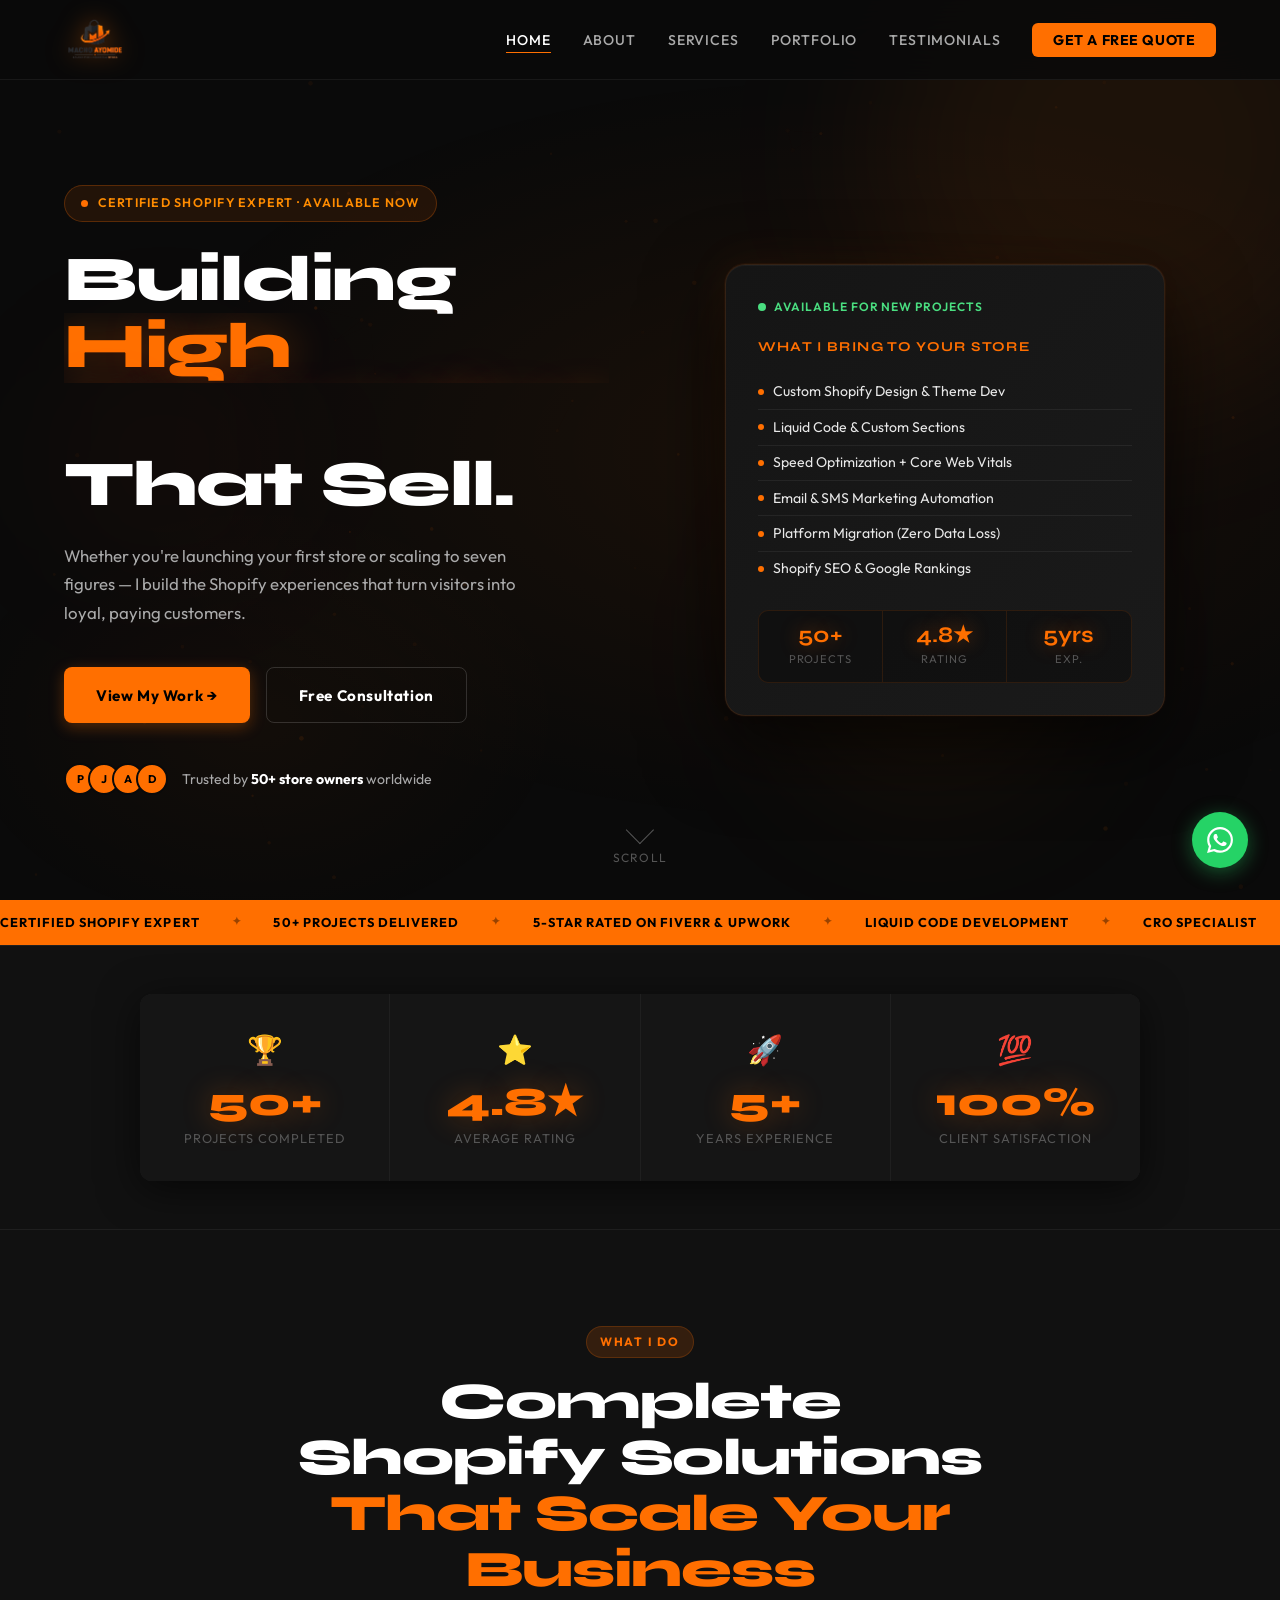
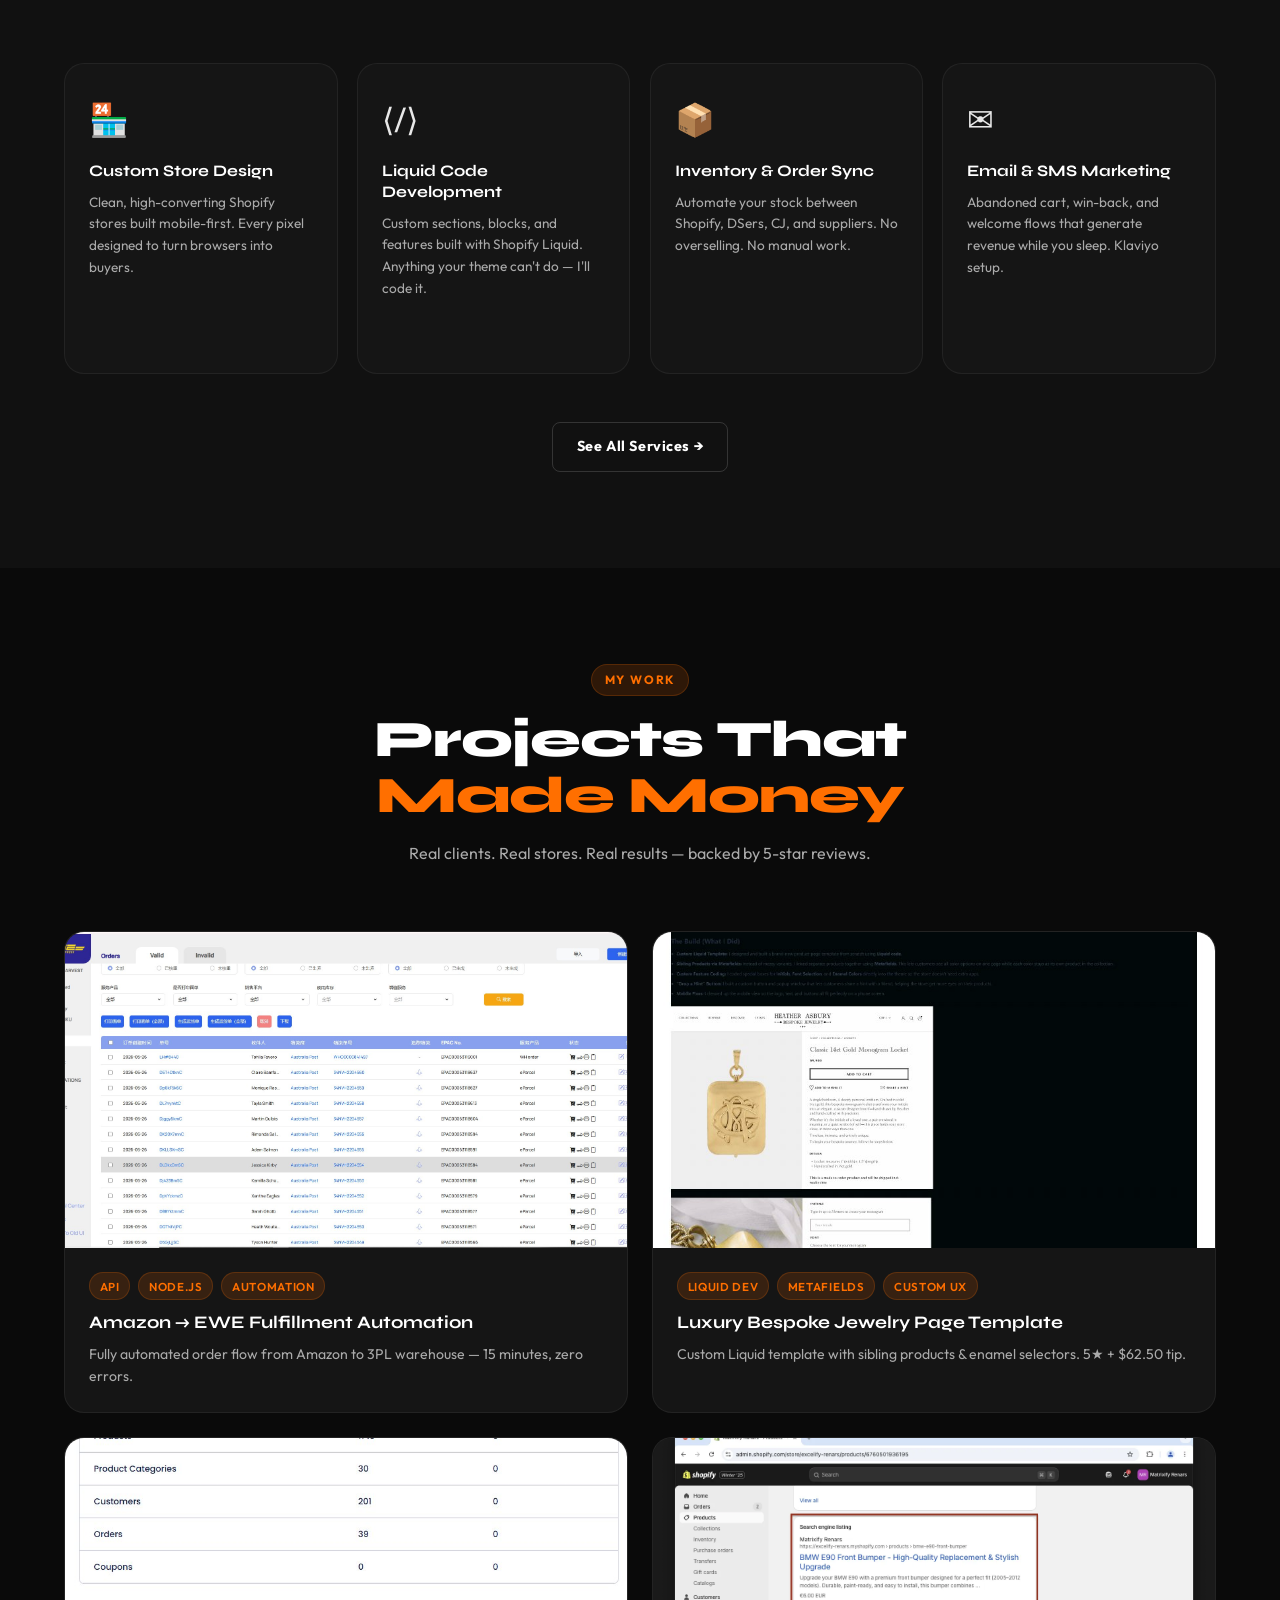
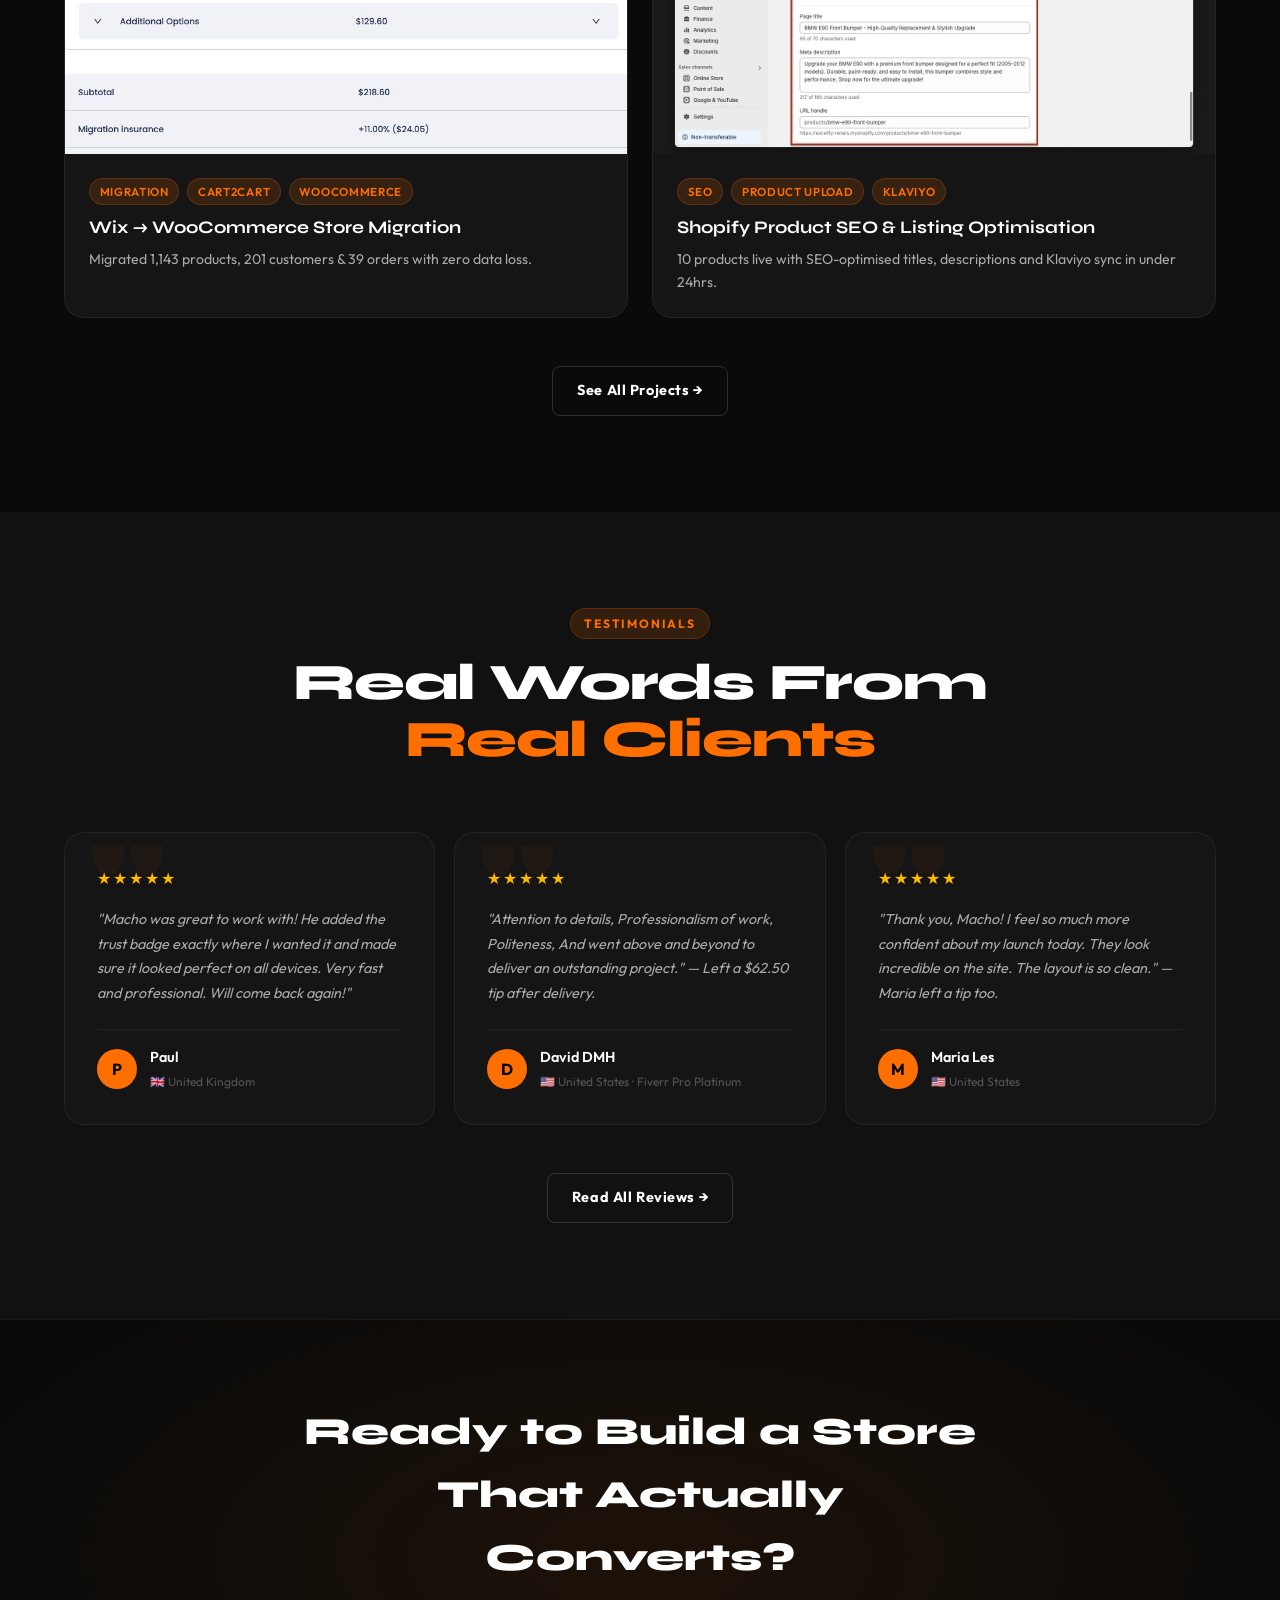
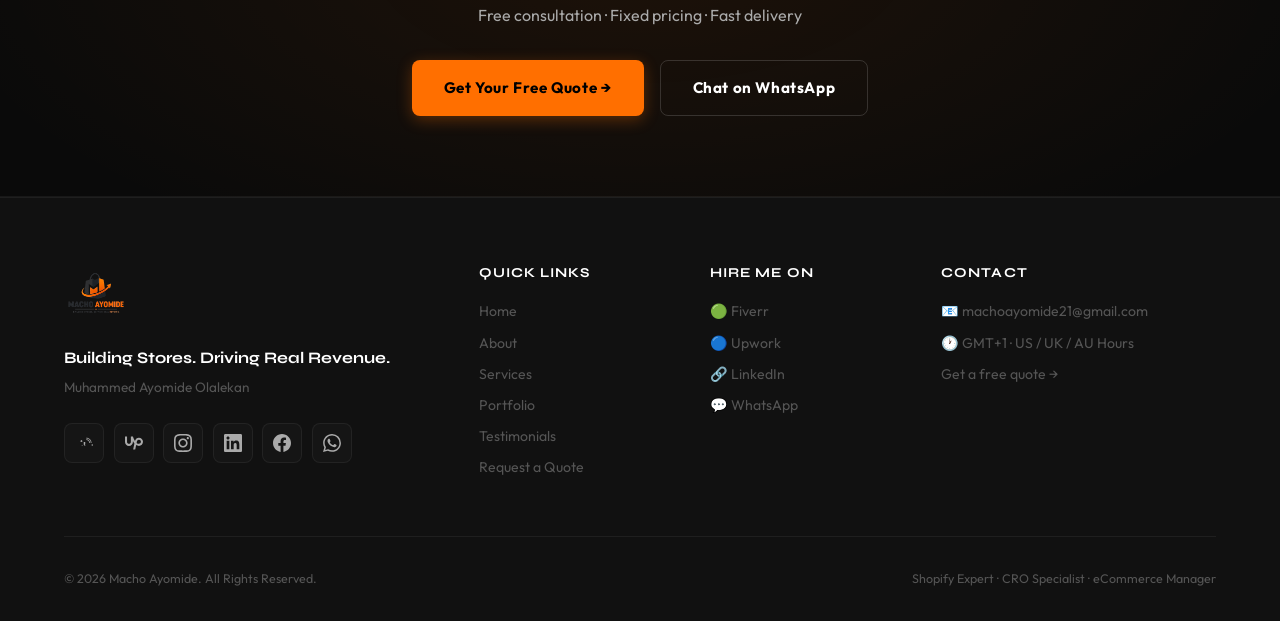
==== commit 09655c9d: "Add files via upload" ====
--- a/index.html
+++ b/index.html
@@ -1,488 +1,278 @@
 <!DOCTYPE html>
 <html lang="en">
 <head>
-  <meta charset="UTF-8" />
-  <meta name="viewport" content="width=device-width, initial-scale=1.0" />
+  <meta charset="UTF-8"/>
+  <meta name="viewport" content="width=device-width,initial-scale=1.0"/>
   <title>Macho Ayomide — Certified Shopify Expert | Building Stores That Sell</title>
-  <meta name="description" content="Certified Shopify expert specializing in high-converting stores, custom Liquid development, API integrations, and eCommerce growth. 50+ projects. 5-star rated." />
-  <link rel="preconnect" href="https://fonts.googleapis.com" />
-  <link rel="preconnect" href="https://fonts.gstatic.com" crossorigin />
-  <link href="https://fonts.googleapis.com/css2?family=Syne:wght@700;800&family=Outfit:wght@300;400;500;600;700&display=swap" rel="stylesheet" />
-  <link rel="stylesheet" href="styles.css" />
+  <meta name="description" content="Certified Shopify expert. Custom stores, Liquid code, API integrations, speed optimization & email automation. 50+ projects. 5-star rated."/>
+  <link rel="icon" type="image/x-icon" href="favicon.ico"/>
+  <link rel="apple-touch-icon" href="assets/apple-touch-icon.png"/>
+  <link rel="preconnect" href="https://fonts.googleapis.com"/>
+  <link rel="preconnect" href="https://fonts.gstatic.com" crossorigin/>
+  <link href="https://fonts.googleapis.com/css2?family=Syne:wght@700;800&family=Outfit:wght@300;400;500;600;700&display=swap" rel="stylesheet"/>
+  <link rel="stylesheet" href="styles.css"/>
 </head>
 <body>
-
-  <!-- Scroll progress bar -->
-  <div class="scroll-bar" id="scrollBar"></div>
-
-  <!-- Custom cursor -->
-  <div class="cursor" id="cursor"></div>
-  <div class="cursor-dot" id="cursorDot"></div>
-
-  <!-- Particle canvas (hero background) -->
-  <canvas id="particles" aria-hidden="true"></canvas>
-
-  <!-- ═══ NAV ═══ -->
-  <nav class="nav" id="nav">
-    <a href="#home" class="nav-logo">
-      <img src="assets/logo.svg" alt="Macho Ayomide" />
-    </a>
-    <ul class="nav-links" id="navLinks">
-      <li><a href="#home">Home</a></li>
-      <li><a href="#about">About</a></li>
-      <li><a href="#services">Services</a></li>
-      <li><a href="#portfolio">Portfolio</a></li>
-      <li><a href="#testimonials">Testimonials</a></li>
-      <li><a href="#contact" class="nav-cta">Get a Free Quote</a></li>
-    </ul>
-    <button class="hamburger" id="hamburger" aria-label="Toggle menu">
-      <span></span><span></span><span></span>
-    </button>
-  </nav>
-
-  <!-- ═══ HERO ═══ -->
-  <section id="home" class="hero">
-    <div class="hero-mesh"></div>
-    <div class="hero-orb orb-a"></div>
-    <div class="hero-orb orb-b"></div>
-    <div class="hero-orb orb-c"></div>
-    <div class="hero-inner">
-      <div class="hero-content">
-        <div class="hero-badge" data-reveal="up">
-          <span class="badge-pulse"></span>
-          Certified Shopify Expert · Available Now
-        </div>
-        <h1 data-reveal="up" data-delay="100">
-          Building<br>
-          <span class="orange" id="typed"></span><br>
-          That Sell.
-        </h1>
-        <p class="hero-sub" data-reveal="up" data-delay="200">
-          Whether you're launching your first store or scaling to seven figures — I build the Shopify experiences that turn visitors into loyal, paying customers.
-        </p>
-        <div class="hero-actions" data-reveal="up" data-delay="300">
-          <a href="#portfolio" class="btn btn-primary btn-lg">View My Work →</a>
-          <a href="#contact" class="btn btn-ghost btn-lg">Free Consultation</a>
-        </div>
-        <div class="hero-trust" data-reveal="up" data-delay="400">
-          <div class="trust-faces">
-            <span>P</span><span>J</span><span>A</span><span>D</span>
-          </div>
-          <span>Trusted by <strong>50+ store owners</strong> worldwide</span>
-        </div>
-      </div>
-
-      <div class="hero-visual" data-reveal="right" data-delay="150">
-        <div class="card-3d" id="heroCard">
-          <div class="card-3d-face">
-            <div class="card-avail"><span class="avail-dot"></span>Available for New Projects</div>
-            <div class="card-heading">What I Bring to Your Store</div>
-            <ul class="card-list">
-              <li><span class="cl-dot"></span>Custom Shopify Design &amp; Theme Dev</li>
-              <li><span class="cl-dot"></span>Liquid Code &amp; Custom Sections</li>
-              <li><span class="cl-dot"></span>Speed Optimization + Core Web Vitals</li>
-              <li><span class="cl-dot"></span>Email &amp; SMS Marketing Automation</li>
-              <li><span class="cl-dot"></span>Platform Migration (Zero Data Loss)</li>
-              <li><span class="cl-dot"></span>Shopify SEO &amp; Google Rankings</li>
-            </ul>
-            <div class="card-metrics">
-              <div class="cm"><span class="cm-n" data-count="50" data-suffix="+">50+</span><span class="cm-l">Projects</span></div>
-              <div class="cm-div"></div>
-              <div class="cm"><span class="cm-n">4.8★</span><span class="cm-l">Rating</span></div>
-              <div class="cm-div"></div>
-              <div class="cm"><span class="cm-n">5yrs</span><span class="cm-l">Exp.</span></div>
-            </div>
-          </div>
-          <div class="card-glow"></div>
-        </div>
-      </div>
-    </div>
-    <a href="#about" class="hero-scroll">
-      <span class="scroll-arrow"></span>
-      <span>Scroll</span>
-    </a>
-  </section>
-
-  <!-- ═══ MARQUEE ═══ -->
-  <div class="marquee" aria-hidden="true">
-    <div class="marquee-track">
-      <span>Certified Shopify Expert</span><span class="m-sep">✦</span>
-      <span>50+ Projects Delivered</span><span class="m-sep">✦</span>
-      <span>5-Star Rated on Fiverr &amp; Upwork</span><span class="m-sep">✦</span>
-      <span>Liquid Code Development</span><span class="m-sep">✦</span>
-      <span>CRO Specialist</span><span class="m-sep">✦</span>
-      <span>Email &amp; SMS Automation</span><span class="m-sep">✦</span>
-      <span>Platform Migration Expert</span><span class="m-sep">✦</span>
-      <span>API Integration</span><span class="m-sep">✦</span>
-      <span>Certified Shopify Expert</span><span class="m-sep">✦</span>
-      <span>50+ Projects Delivered</span><span class="m-sep">✦</span>
-      <span>5-Star Rated on Fiverr &amp; Upwork</span><span class="m-sep">✦</span>
-      <span>Liquid Code Development</span><span class="m-sep">✦</span>
-      <span>CRO Specialist</span><span class="m-sep">✦</span>
-      <span>Email &amp; SMS Automation</span><span class="m-sep">✦</span>
-      <span>Platform Migration Expert</span><span class="m-sep">✦</span>
-      <span>API Integration</span><span class="m-sep">✦</span>
-    </div>
-  </div>
-
-  <!-- ═══ STATS ═══ -->
-  <div class="stats-section">
-    <div class="stats-grid">
-      <div class="stat-card" data-reveal="up" data-delay="0">
-        <div class="stat-icon">🏆</div>
-        <div class="stat-num" data-count="50" data-suffix="+">50+</div>
-        <div class="stat-label">Projects Completed</div>
-      </div>
-      <div class="stat-card" data-reveal="up" data-delay="100">
-        <div class="stat-icon">⭐</div>
-        <div class="stat-num" data-count="4.8" data-suffix="★" data-decimal="1">4.8★</div>
-        <div class="stat-label">Average Rating</div>
-      </div>
-      <div class="stat-card" data-reveal="up" data-delay="200">
-        <div class="stat-icon">🚀</div>
-        <div class="stat-num" data-count="5" data-suffix="+">5+</div>
-        <div class="stat-label">Years Experience</div>
-      </div>
-      <div class="stat-card" data-reveal="up" data-delay="300">
-        <div class="stat-icon">💯</div>
-        <div class="stat-num" data-count="100" data-suffix="%">100%</div>
-        <div class="stat-label">Client Satisfaction</div>
-      </div>
-    </div>
-  </div>
-
-  <!-- ═══ ABOUT ═══ -->
-  <section id="about" class="section about-section">
-    <div class="section-inner">
-      <div class="about-grid">
-        <div class="about-photo-wrap" data-reveal="left">
-          <div class="photo-frame">
-            <img src="assets/photo-main.jpg" alt="Macho Ayomide — Shopify Expert" class="about-photo" />
-            <div class="photo-veil"></div>
-            <div class="photo-ring ring-1"></div>
-            <div class="photo-ring ring-2"></div>
-          </div>
-          <div class="photo-float-badge">
-            <span class="pfb-num">4.8★</span>
-            <span class="pfb-lbl">Avg. Rating</span>
-          </div>
-          <div class="photo-float-badge pfb-bottom">
-            <span class="pfb-num">50+</span>
-            <span class="pfb-lbl">Stores Built</span>
+<div class="scroll-bar" id="scrollBar"></div>
+<div class="cursor" id="cursor"></div>
+<div class="cursor-dot" id="cursorDot"></div>
+<canvas id="particles" aria-hidden="true"></canvas>
+
+<!-- NAV -->
+<nav class="nav" id="nav">
+  <a href="index.html" class="nav-logo"><img src="assets/logo-new.png" alt="Macho Ayomide"/></a>
+  <ul class="nav-links" id="navLinks">
+    <li><a href="index.html" class="active">Home</a></li>
+    <li><a href="about.html">About</a></li>
+    <li><a href="services.html">Services</a></li>
+    <li><a href="portfolio.html">Portfolio</a></li>
+    <li><a href="contact.html#testimonials">Testimonials</a></li>
+    <li><a href="contact.html" class="nav-cta">Get a Free Quote</a></li>
+  </ul>
+  <button class="hamburger" id="hamburger" aria-label="Toggle menu"><span></span><span></span><span></span></button>
+</nav>
+
+<!-- HERO -->
+<section id="home" class="hero">
+  <div class="hero-mesh"></div>
+  <div class="hero-orb orb-a"></div>
+  <div class="hero-orb orb-b"></div>
+  <div class="hero-orb orb-c"></div>
+  <div class="hero-inner">
+    <div class="hero-content">
+      <div class="hero-badge" data-reveal="up"><span class="badge-pulse"></span>Certified Shopify Expert · Available Now</div>
+      <h1 data-reveal="up" data-delay="100">
+        Building<br>
+        <span class="hero-word-wrap"><span class="hero-word" id="heroWord">High Converting</span></span><br>
+        That Sell.
+      </h1>
+      <p class="hero-sub" data-reveal="up" data-delay="200">Whether you're launching your first store or scaling to seven figures — I build the Shopify experiences that turn visitors into loyal, paying customers.</p>
+      <div class="hero-actions" data-reveal="up" data-delay="300">
+        <a href="portfolio.html" class="btn btn-primary btn-lg">View My Work →</a>
+        <a href="contact.html" class="btn btn-ghost btn-lg">Free Consultation</a>
+      </div>
+      <div class="hero-trust" data-reveal="up" data-delay="400">
+        <div class="trust-faces"><span>P</span><span>J</span><span>A</span><span>D</span></div>
+        <span>Trusted by <strong>50+ store owners</strong> worldwide</span>
+      </div>
+    </div>
+    <div class="hero-visual" data-reveal="right" data-delay="150">
+      <div class="card-3d" id="heroCard">
+        <div class="card-3d-face">
+          <div class="card-avail"><span class="avail-dot"></span>Available for New Projects</div>
+          <div class="card-heading">What I Bring to Your Store</div>
+          <ul class="card-list">
+            <li><span class="cl-dot"></span>Custom Shopify Design &amp; Theme Dev</li>
+            <li><span class="cl-dot"></span>Liquid Code &amp; Custom Sections</li>
+            <li><span class="cl-dot"></span>Speed Optimization + Core Web Vitals</li>
+            <li><span class="cl-dot"></span>Email &amp; SMS Marketing Automation</li>
+            <li><span class="cl-dot"></span>Platform Migration (Zero Data Loss)</li>
+            <li><span class="cl-dot"></span>Shopify SEO &amp; Google Rankings</li>
+          </ul>
+          <div class="card-metrics">
+            <div class="cm"><span class="cm-n" data-count="50" data-suffix="+">50+</span><span class="cm-l">Projects</span></div>
+            <div class="cm-div"></div>
+            <div class="cm"><span class="cm-n">4.8★</span><span class="cm-l">Rating</span></div>
+            <div class="cm-div"></div>
+            <div class="cm"><span class="cm-n">5yrs</span><span class="cm-l">Exp.</span></div>
           </div>
         </div>
-
-        <div class="about-content" data-reveal="right">
-          <span class="section-label">About Me</span>
-          <h2 class="section-title">Hi, I'm <span class="orange">Ayomide</span> —<br>Your Shopify Growth Partner</h2>
-          <p>I'm <strong style="color:var(--orange-light)">Muhammed Ayomide Olalekan</strong> — a certified Shopify expert who's obsessed with building online stores that actually make money. Not just pretty. <em>Profitable.</em></p>
-          <p>Over 5+ years I've worked with 50+ store owners across the UK, US, Australia, and beyond — designing stores, writing custom Liquid code, building API integrations, and setting up automation that makes businesses run on autopilot.</p>
-          <p>My edge? I don't just build stores — I <em>think about the customer journey.</em> Every decision I make is filtered through one question: will this convert more visitors into buyers?</p>
-          <div class="chips">
-            <span>Shopify Dev</span><span>Liquid 2.0</span><span>CRO Strategy</span>
-            <span>Klaviyo</span><span>DSers / CJ</span><span>Node.js API</span>
-            <span>Speed Optimization</span><span>Dropshipping</span><span>SEO</span>
-          </div>
-          <div class="about-actions">
-            <a href="#contact" class="btn btn-primary">Work With Me →</a>
-            <a href="#portfolio" class="btn btn-ghost">See My Work</a>
-          </div>
-        </div>
-      </div>
-    </div>
-  </section>
-
-  <!-- ═══ SERVICES ═══ -->
-  <section id="services" class="section services-section">
-    <div class="section-inner">
-      <div class="section-head" data-reveal="up">
-        <span class="section-label">What I Do</span>
-        <h2 class="section-title">Complete Shopify Solutions<br><span class="orange">That Scale Your Business</span></h2>
-        <p class="section-sub">Everything from store builds to automation — tailored to where your business is right now.</p>
-      </div>
-      <div class="services-grid">
-        <div class="svc-card tilt" data-reveal="up" data-delay="0"><div class="svc-inner"><div class="svc-icon">🏪</div><h3>Custom Store Design</h3><p>Clean, high-converting Shopify stores built mobile-first. Every pixel designed to turn browsers into buyers.</p><span class="svc-arr">→</span></div></div>
-        <div class="svc-card tilt" data-reveal="up" data-delay="80"><div class="svc-inner"><div class="svc-icon">⟨/⟩</div><h3>Liquid Code Development</h3><p>Custom sections, blocks, and features built with Shopify's Liquid language. Anything your theme can't do — I'll code it.</p><span class="svc-arr">→</span></div></div>
-        <div class="svc-card tilt" data-reveal="up" data-delay="160"><div class="svc-inner"><div class="svc-icon">📦</div><h3>Inventory & Order Sync</h3><p>Automate your stock between Shopify, DSers, CJ, and suppliers. No overselling. No manual work. Just smooth fulfillment.</p><span class="svc-arr">→</span></div></div>
-        <div class="svc-card tilt" data-reveal="up" data-delay="240"><div class="svc-inner"><div class="svc-icon">✉</div><h3>Email & SMS Marketing</h3><p>Abandoned Cart, Win-Back, and Welcome flows that generate revenue while you sleep. Set up on Klaviyo or Omnisend.</p><span class="svc-arr">→</span></div></div>
-        <div class="svc-card tilt" data-reveal="up" data-delay="0"><div class="svc-inner"><div class="svc-icon">⚡</div><h3>Speed Optimization</h3><p>Is your store slow? I'll get it loading under 3 seconds and push your Google PageSpeed score above 90.</p><span class="svc-arr">→</span></div></div>
-        <div class="svc-card tilt" data-reveal="up" data-delay="80"><div class="svc-inner"><div class="svc-icon">🔍</div><h3>Shopify SEO</h3><p>Rank higher, get found easier. I optimize your titles, descriptions, schema, and site structure for Google.</p><span class="svc-arr">→</span></div></div>
-        <div class="svc-card tilt" data-reveal="up" data-delay="160"><div class="svc-inner"><div class="svc-icon">🔄</div><h3>Platform Migration</h3><p>Moving from WooCommerce, Wix, or Magento? I migrate everything — products, customers, history — with zero data loss.</p><span class="svc-arr">→</span></div></div>
-        <div class="svc-card tilt" data-reveal="up" data-delay="240"><div class="svc-inner"><div class="svc-icon">🔧</div><h3>Bug Fixes & Maintenance</h3><p>Something broken? I diagnose and fix any Shopify issue fast — so you stop losing sales and get back to business.</p><span class="svc-arr">→</span></div></div>
-      </div>
-      <div class="section-cta" data-reveal="up">
-        <a href="#contact" class="btn btn-ghost">Discuss Your Project →</a>
-      </div>
-    </div>
-  </section>
-
-  <!-- ═══ PORTFOLIO ═══ -->
-  <section id="portfolio" class="section portfolio-section">
-    <div class="section-inner">
-      <div class="section-head" data-reveal="up">
-        <span class="section-label">My Work</span>
-        <h2 class="section-title">Projects That<br><span class="orange">Made Money</span></h2>
-        <p class="section-sub">Real clients. Real stores. Real results — backed by 5-star reviews.</p>
-      </div>
-      <div class="portfolio-grid">
-        <div class="p-card" data-reveal="up" data-delay="0" onclick="openModal('m-ewe')">
-          <div class="p-thumb">
-            <img src="assets/portfolio-ewe-dashboard.png" alt="Amazon EWE Automation" />
-            <div class="p-overlay"><span>View Case Study →</span></div>
-          </div>
-          <div class="p-info">
-            <div class="p-tags"><span>API Integration</span><span>Node.js</span><span>Automation</span></div>
-            <h3>Amazon → EWE Fulfillment Automation</h3>
-            <p>Fully automated order flow from Amazon to 3PL warehouse — 15 minutes, zero errors.</p>
-          </div>
-        </div>
-        <div class="p-card" data-reveal="up" data-delay="100" onclick="openModal('m-luxury')">
-          <div class="p-thumb">
-            <img src="assets/portfolio-luxury.jpg" alt="Luxury Product Page" />
-            <div class="p-overlay"><span>View Case Study →</span></div>
-          </div>
-          <div class="p-info">
-            <div class="p-tags"><span>Liquid Dev</span><span>Metafields</span><span>Custom UX</span></div>
-            <h3>Luxury Bespoke Jewelry Page Template</h3>
-            <p>Custom Liquid template with sibling products, enamel selectors &amp; Drop a Hint popup. 5★ + $62.50 tip.</p>
-          </div>
-        </div>
-        <div class="p-card" data-reveal="up" data-delay="200" onclick="openModal('m-ring')">
-          <div class="p-thumb">
-            <img src="assets/portfolio-smartring.jpg" alt="Smart Ring Store" />
-            <div class="p-overlay"><span>View Case Study →</span></div>
-          </div>
-          <div class="p-info">
-            <div class="p-tags"><span>CSS Fixes</span><span>UX</span><span>Mobile</span></div>
-            <h3>Smart Ring Store Redesign (Aventola)</h3>
-            <p>Fixed Gold color bug, redesigned cards, added sticky cart &amp; review badge. Perfect 5★ rating.</p>
-          </div>
-        </div>
-        <div class="p-card" data-reveal="up" data-delay="300" onclick="openModal('m-payment')">
-          <div class="p-thumb">
-            <img src="assets/portfolio-payment.jpg" alt="Custom Payment Gateway" />
-            <div class="p-overlay"><span>View Case Study →</span></div>
-          </div>
-          <div class="p-info">
-            <div class="p-tags"><span>Payments SDK</span><span>OAuth 2.0</span><span>JWT</span></div>
-            <h3>Custom Bank Payment Gateway</h3>
-            <p>Built a custom Shopify payment app connecting to Bank of Georgia API with BNPL installment flow.</p>
-          </div>
-        </div>
-      </div>
-    </div>
-  </section>
-
-  <!-- ═══ PROCESS ═══ -->
-  <section class="section process-section">
-    <div class="section-inner">
-      <div class="section-head" data-reveal="up">
-        <span class="section-label">How It Works</span>
-        <h2 class="section-title">Simple Process,<br><span class="orange">Serious Results</span></h2>
-      </div>
-      <div class="process-grid">
-        <div class="process-step" data-reveal="up" data-delay="0"><div class="ps-num">01</div><div class="ps-icon">💬</div><h3>Discovery Call</h3><p>We talk about your goals, your store's current state, and what success looks like for you.</p></div>
-        <div class="process-step" data-reveal="up" data-delay="100"><div class="ps-num">02</div><div class="ps-icon">📋</div><h3>Scope &amp; Quote</h3><p>You get a clear scope of work with a fixed price upfront. No hourly billing. No surprises. Just results.</p></div>
-        <div class="process-step" data-reveal="up" data-delay="200"><div class="ps-num">03</div><div class="ps-icon">⚙️</div><h3>Build &amp; Review</h3><p>I build with regular updates. You review and request revisions until it's exactly what you envisioned.</p></div>
-        <div class="process-step" data-reveal="up" data-delay="300"><div class="ps-num">04</div><div class="ps-icon">🚀</div><h3>Launch &amp; Support</h3><p>We go live together. I stay available after launch to make sure everything runs perfectly from day one.</p></div>
-      </div>
-    </div>
-  </section>
-
-  <!-- ═══ TESTIMONIALS ═══ -->
-  <section id="testimonials" class="section testi-section">
-    <div class="section-inner">
-      <div class="section-head" data-reveal="up">
-        <span class="section-label">Testimonials</span>
-        <h2 class="section-title">Real Words From<br><span class="orange">Real Clients</span></h2>
-      </div>
-      <div class="testi-grid">
-        <div class="testi-card" data-reveal="up" data-delay="0">
-          <div class="stars">★★★★★</div>
-          <p>"Macho was great to work with! He added the trust badge exactly where I wanted it and made sure it looked perfect on all devices. Very fast and professional. I'm super happy with the result. Will come back again!"</p>
-          <div class="testi-author"><div class="ta-av">P</div><div><div class="ta-name">Paul</div><div class="ta-loc">🇬🇧 United Kingdom</div></div></div>
-        </div>
-        <div class="testi-card" data-reveal="up" data-delay="100">
-          <div class="stars">★★★★★</div>
-          <p>"Great communication and attention to detail. He really understood what I needed and delivered it cleanly. Honestly just great to work with — would hire again without hesitation."</p>
-          <div class="testi-author"><div class="ta-av">J</div><div><div class="ta-name">Janae Henks</div><div class="ta-loc">🇦🇺 Australia</div></div></div>
-        </div>
-        <div class="testi-card" data-reveal="up" data-delay="200">
-          <div class="stars">★★★★★</div>
-          <p>"Great work. Was able to complete the task with ease and quell all of my fears! Professional and knowledgeable. I will definitely be reaching out to him again. Thank you for all your help!"</p>
-          <div class="testi-author"><div class="ta-av">P</div><div><div class="ta-name">Purpleyecandy</div><div class="ta-loc">🇺🇸 United States</div></div></div>
-        </div>
-        <div class="testi-card" data-reveal="up" data-delay="300">
-          <div class="stars">★★★★★</div>
-          <p>"Attention to details, professionalism of work, politeness. Went above and beyond to deliver an outstanding project. Left a tip after completion — that says it all."</p>
-          <div class="testi-author"><div class="ta-av">D</div><div><div class="ta-name">David DMH</div><div class="ta-loc">🇺🇸 United States · Fiverr Pro Platinum</div></div></div>
-        </div>
-        <div class="testi-card" data-reveal="up" data-delay="400">
-          <div class="stars">★★★★★</div>
-          <p>"Thank you very much. It was a pleasure working with you. Great professionalism! The store transformed from a messy layout into a clean, easy-to-use shop."</p>
-          <div class="testi-author"><div class="ta-av">A</div><div><div class="ta-name">Anisselhafiane</div><div class="ta-loc">🌍 International Client</div></div></div>
-        </div>
-      </div>
-    </div>
-  </section>
-
-  <!-- ═══ CONTACT ═══ -->
-  <section id="contact" class="section contact-section">
-    <div class="section-inner">
-      <div class="section-head" data-reveal="up">
-        <span class="section-label">Get In Touch</span>
-        <h2 class="section-title">Let's Build Your<br><span class="orange">Dream Store</span></h2>
-        <p class="section-sub">Choose how you'd like to reach out — I respond within 24 hours.</p>
-      </div>
-      <div class="contact-grid">
-        <!-- WhatsApp Form -->
-        <div class="form-box" data-reveal="left">
-          <div class="form-box-header">
-            <div class="fbh-icon">💬</div>
-            <div><h3>Quick WhatsApp Message</h3><p>Get an instant reply</p></div>
-          </div>
-          <form id="waForm">
-            <div class="fg">
-              <label>Your Name</label>
-              <input type="text" id="wa-name" placeholder="e.g. John Smith" required />
-            </div>
-            <div class="fg">
-              <label>Your Message</label>
-              <textarea id="wa-msg" rows="5" placeholder="Hi Macho, I'd like to discuss..." required></textarea>
-            </div>
-            <button type="submit" class="btn btn-primary btn-full">Send via WhatsApp →</button>
-          </form>
-        </div>
-        <!-- Email Quote Form -->
-        <div class="form-box" data-reveal="right">
-          <div class="form-box-header">
-            <div class="fbh-icon">📧</div>
-            <div><h3>Request a Project Quote</h3><p>Get a detailed proposal by email</p></div>
-          </div>
-          <form id="quoteForm">
-            <div class="fg-row">
-              <div class="fg"><label>Full Name</label><input type="text" id="q-name" placeholder="Your name" required /></div>
-              <div class="fg"><label>Email Address</label><input type="email" id="q-email" placeholder="your@email.com" required /></div>
-            </div>
-            <div class="fg">
-              <label>Service Needed</label>
-              <select id="q-service">
-                <option value="">Select a service...</option>
-                <option>Custom Store Design</option>
-                <option>Liquid Code Development</option>
-                <option>Speed Optimization</option>
-                <option>Email &amp; SMS Marketing</option>
-                <option>Platform Migration</option>
-                <option>API Integration</option>
-                <option>Shopify SEO</option>
-                <option>Bug Fix &amp; Maintenance</option>
-                <option>Other</option>
-              </select>
-            </div>
-            <div class="fg">
-              <label>Budget Range</label>
-              <select id="q-budget">
-                <option value="">Select budget...</option>
-                <option>$50 – $150</option>
-                <option>$150 – $500</option>
-                <option>$500 – $1,500</option>
-                <option>$1,500 – $5,000</option>
-                <option>$5,000+</option>
-              </select>
-            </div>
-            <div class="fg">
-              <label>Project Details</label>
-              <textarea id="q-details" rows="3" placeholder="Tell me about your project, goals, and timeline..."></textarea>
-            </div>
-            <button type="submit" class="btn btn-primary btn-full">Request Quote →</button>
-          </form>
-        </div>
-      </div>
-      <!-- Contact info strip -->
-      <div class="contact-strip" data-reveal="up">
-        <a href="mailto:machoayomide21@gmail.com" class="cs-item"><span>📧</span><div><div class="cs-lbl">Email</div><div class="cs-val">machoayomide21@gmail.com</div></div></a>
-        <a href="https://wa.link/q43xtt" target="_blank" class="cs-item"><span>💬</span><div><div class="cs-lbl">WhatsApp</div><div class="cs-val">+234 916 095 6794</div></div></a>
-        <div class="cs-item"><span>🕐</span><div><div class="cs-lbl">Availability</div><div class="cs-val">GMT+1 · US / UK / AU Hours</div></div></div>
-        <a href="https://www.fiverr.com/machoexpert" target="_blank" class="cs-item"><span>💼</span><div><div class="cs-lbl">Fiverr</div><div class="cs-val">fiverr.com/machoexpert</div></div></a>
-      </div>
-    </div>
-  </section>
-
-  <!-- ═══ CTA BANNER ═══ -->
-  <div class="cta-band">
-    <div class="cta-band-inner" data-reveal="scale">
-      <h2>Ready to Build a Store That Actually Converts?</h2>
-      <p>Free consultation · Fixed pricing · Fast delivery</p>
-      <div class="cta-band-btns">
-        <a href="#contact" class="btn btn-ghost btn-lg">Get Your Free Quote →</a>
-        <a href="https://wa.link/q43xtt" target="_blank" class="btn btn-primary btn-lg">Chat on WhatsApp</a>
-      </div>
-    </div>
-  </div>
-
-  <!-- ═══ FOOTER ═══ -->
-  <footer class="footer">
-    <div class="footer-inner">
-      <div class="footer-brand">
-        <a href="#home"><img src="assets/logo.svg" alt="Macho Ayomide" class="footer-logo" /></a>
-        <p class="footer-tagline">Building Stores. Driving Real Revenue.</p>
-        <p class="footer-sub">Muhammed Ayomide Olalekan</p>
-        <div class="footer-socials">
-          <a href="https://www.fiverr.com/machoexpert" target="_blank" title="Fiverr">5r</a>
-          <a href="https://upwork.com/freelancers/~01427ab2a90d2aa456" target="_blank" title="Upwork">up</a>
-          <a href="https://www.instagram.com/machoayomide/" target="_blank" title="Instagram">ig</a>
-          <a href="https://www.linkedin.com/in/macho-ayomide/" target="_blank" title="LinkedIn">in</a>
-          <a href="https://facebook.com/macho.ayomide" target="_blank" title="Facebook">fb</a>
-          <a href="https://wa.link/q43xtt" target="_blank" title="WhatsApp">wa</a>
-        </div>
-      </div>
-      <div class="footer-col">
-        <h4>Quick Links</h4>
-        <ul>
-          <li><a href="#home">Home</a></li>
-          <li><a href="#about">About</a></li>
-          <li><a href="#services">Services</a></li>
-          <li><a href="#portfolio">Portfolio</a></li>
-          <li><a href="#testimonials">Testimonials</a></li>
-          <li><a href="#contact">Request a Quote</a></li>
-        </ul>
-      </div>
-      <div class="footer-col">
-        <h4>Hire Me On</h4>
-        <ul>
-          <li><a href="https://www.fiverr.com/machoexpert" target="_blank">🟢 Fiverr</a></li>
-          <li><a href="https://upwork.com/freelancers/~01427ab2a90d2aa456" target="_blank">🔵 Upwork</a></li>
-          <li><a href="https://www.linkedin.com/in/macho-ayomide/" target="_blank">🔗 LinkedIn</a></li>
-          <li><a href="https://wa.link/q43xtt" target="_blank">💬 WhatsApp</a></li>
-        </ul>
-      </div>
-      <div class="footer-col">
-        <h4>Contact</h4>
-        <p>📧 machoayomide21@gmail.com</p>
-        <p>🕐 GMT+1 · US / UK / AU Hours</p>
-        <p><a href="https://wa.link/q43xtt" target="_blank">💬 Chat on WhatsApp</a></p>
-      </div>
-    </div>
-    <div class="footer-bottom">
-      <span>© 2026 Macho Ayomide. All Rights Reserved.</span>
-      <span>Shopify Expert · CRO Specialist · eCommerce Manager</span>
-    </div>
-  </footer>
-
-  <!-- ═══ FLOATING WHATSAPP ═══ -->
-  <a href="https://wa.link/q43xtt" target="_blank" class="wa-float" title="Chat on WhatsApp" aria-label="WhatsApp">
-    <svg viewBox="0 0 24 24" fill="currentColor" width="26" height="26"><path d="M17.472 14.382c-.297-.149-1.758-.867-2.03-.967-.273-.099-.471-.148-.67.15-.197.297-.767.966-.94 1.164-.173.199-.347.223-.644.075-.297-.15-1.255-.463-2.39-1.475-.883-.788-1.48-1.761-1.653-2.059-.173-.297-.018-.458.13-.606.134-.133.298-.347.446-.52.149-.174.198-.298.298-.497.099-.198.05-.371-.025-.52-.075-.149-.669-1.612-.916-2.207-.242-.579-.487-.5-.669-.51-.173-.008-.371-.01-.57-.01-.198 0-.52.074-.792.372-.272.297-1.04 1.016-1.04 2.479 0 1.462 1.065 2.875 1.213 3.074.149.198 2.096 3.2 5.077 4.487.709.306 1.262.489 1.694.625.712.227 1.36.195 1.871.118.571-.085 1.758-.719 2.006-1.413.248-.694.248-1.289.173-1.413-.074-.124-.272-.198-.57-.347m-5.421 7.403h-.004a9.87 9.87 0 01-5.031-1.378l-.361-.214-3.741.982.998-3.648-.235-.374a9.86 9.86 0 01-1.51-5.26c.001-5.45 4.436-9.884 9.888-9.884 2.64 0 5.122 1.03 6.988 2.898a9.825 9.825 0 012.893 6.994c-.003 5.45-4.437 9.884-9.885 9.884m8.413-18.297A11.815 11.815 0 0012.05 0C5.495 0 .16 5.335.157 11.892c0 2.096.547 4.142 1.588 5.945L.057 24l6.305-1.654a11.882 11.882 0 005.683 1.448h.005c6.554 0 11.89-5.335 11.893-11.893a11.821 11.821 0 00-3.48-8.413z"/></svg>
-  </a>
-
-  <!-- ═══ MODALS ═══ -->
-  <div class="modal" id="m-ewe"><div class="modal-bg" onclick="closeModal('m-ewe')"></div><div class="modal-box"><button class="modal-x" onclick="closeModal('m-ewe')">✕</button><div class="modal-scroll"><img src="assets/portfolio-ewe-dashboard.png" alt="Amazon EWE" class="modal-img" /><div class="modal-text"><div class="p-tags"><span>API Integration</span><span>Node.js</span><span>Automation</span><span>Render</span></div><h2>Amazon → EWE Warehouse<br>Fulfillment Automation</h2><p class="modal-client">Client: Little Harvest · Australian Baby Food Brand</p><h4>The Challenge</h4><p>An Australian baby food brand needed their Amazon Vendor Central orders to automatically flow to their 3PL warehouse (EWE). All processing was manual, error-prone, and time-consuming.</p><h4>The Solution</h4><ul><li>✅ Amazon SP-API (FE endpoint) full integration</li><li>✅ SKU mapping &amp; dynamic weight calculation</li><li>✅ Australian address validation with auto-retry</li><li>✅ Secure credential &amp; token management</li><li>✅ Deployed on Render with Node.js</li><li>✅ Orders flow automatically in under 15 minutes</li></ul><h4>The Result</h4><p>Zero manual work. Zero errors. Orders flow from Amazon to warehouse in 15 minutes automatically — 24/7, no human needed.</p><a href="https://github.com/Machoman010/amazon-ewe-integration" target="_blank" class="btn btn-primary">View on GitHub →</a></div></div></div></div>
-
-  <div class="modal" id="m-luxury"><div class="modal-bg" onclick="closeModal('m-luxury')"></div><div class="modal-box"><button class="modal-x" onclick="closeModal('m-luxury')">✕</button><div class="modal-scroll"><img src="assets/portfolio-luxury.jpg" alt="Luxury Product Page" class="modal-img" /><div class="modal-text"><div class="p-tags"><span>Liquid Dev</span><span>Metafields</span><span>Sibling Products</span><span>Custom UX</span></div><h2>Luxury Bespoke Jewelry<br>Product Page Template</h2><p class="modal-client">Client: Heather Asbury (Bespoke Jewelry) · Fiverr Pro Platinum</p><h4>The Challenge</h4><p>A luxury bespoke jewelry store was bloated with plugins and needed a clean, custom way to show product colors as "Siblings" (separate products) rather than simple variants. Mobile header was also broken.</p><h4>The Solution</h4><ul><li>✅ Custom Liquid Template built from scratch</li><li>✅ Sibling Products linked via Metafields (not variants)</li><li>✅ Custom Initials, Font Selection &amp; Enamel Color selectors</li><li>✅ "Drop a Hint" custom popup button for gift sharing</li><li>✅ Mobile header and layout fixes site-wide</li><li>✅ Replaced plugin stack with pure Liquid — saves recurring app fees</li></ul><h4>The Result</h4><p>Store is clean, professional, and fast. Client was so happy they left a <strong>$62.50 tip</strong> on top of the project fee.</p><div class="modal-review"><div class="stars">★★★★★</div><p>"Attention to details, Professionalism of work, Politeness, And went above and beyond to delivery an outstanding project." — david_dmh, Fiverr Pro Platinum</p></div></div></div></div></div>
-
-  <div class="modal" id="m-ring"><div class="modal-bg" onclick="closeModal('m-ring')"></div><div class="modal-box"><button class="modal-x" onclick="closeModal('m-ring')">✕</button><div class="modal-scroll"><img src="assets/portfolio-smartring.jpg" alt="Smart Ring Store" class="modal-img" /><div class="modal-text"><div class="p-tags"><span>CSS Fixes</span><span>Product Page</span><span>Mobile</span><span>UX</span></div><h2>Smart Ring Store Redesign<br>(Aventola)</h2><p class="modal-client">Client: Aventola Smart Ring Store</p><h4>The Challenge</h4><p>The store was getting visitors but nobody was buying. The "Gold" color option looked bright ugly yellow, the layout was confusing on mobile, and feature cards were a disorganized list.</p><h4>The Solution</h4><ul><li>✅ Redesigned Feature Cards into clean side-by-side card layout</li><li>✅ Added Review Preview snippet at page top for immediate trust</li><li>✅ Fixed Gold color bug — applied correct hex (#D4AF37)</li><li>✅ Added Sticky Add-to-Cart bar — buy button always in reach</li><li>✅ Increased Product Title &amp; Price font size for better visibility</li><li>✅ Full mobile layout cleanup and Liquid code fixes</li></ul><h4>The Result</h4><p>Store transformed from messy to clean and professional. The client confirmed a positive review — perfect 5-star rating.</p><div class="modal-review"><div class="stars">★★★★★</div><p>"Thank you very much. It was a pleasure working with you. Great professionalism!" — anisselhafiane</p></div></div></div></div></div>
-
-  <div class="modal" id="m-payment"><div class="modal-bg" onclick="closeModal('m-payment')"></div><div class="modal-box"><button class="modal-x" onclick="closeModal('m-payment')">✕</button><div class="modal-scroll"><img src="assets/portfolio-payment.jpg" alt="Custom Payment Gateway" class="modal-img" /><div class="modal-text"><div class="p-tags"><span>Payments SDK</span><span>OAuth 2.0</span><span>JWT</span><span>Webhooks</span></div><h2>Custom Bank Payment<br>Gateway Integration</h2><p class="modal-client">Client: Georgian (Country) eCommerce Merchant</p><h4>The Challenge</h4><p>A merchant in Georgia (the country) had a major roadblock — no ready-made Shopify integrations for local banks. They needed customers to pay via local credit cards AND access monthly installment loans at checkout.</p><h4>The Solution</h4><ul><li>✅ Custom payment app using Shopify's Payments SDK</li><li>✅ Secure connection to Bank of Georgia API</li><li>✅ "Buy Now, Pay Later" flow with bank loan redirects</li><li>✅ Webhooks for automatic payment confirmation</li><li>✅ OAuth 2.0 and JWT encryption — 100% secure transactions</li><li>✅ Installment button styled natively into checkout</li></ul><h4>The Result</h4><p>The store can now accept local payments and offer installments — previously impossible on Shopify in that region. Opened their business to thousands of new customers who prefer to pay monthly.</p></div></div></div></div>
-
-  <script src="main.js"></script>
+        <div class="card-glow"></div>
+      </div>
+    </div>
+  </div>
+  <a href="about.html" class="hero-scroll"><span class="scroll-arrow"></span><span>Scroll</span></a>
+</section>
+
+<!-- MARQUEE -->
+<div class="marquee" aria-hidden="true">
+  <div class="marquee-track">
+    <span>Certified Shopify Expert</span><span class="m-sep">✦</span>
+    <span>50+ Projects Delivered</span><span class="m-sep">✦</span>
+    <span>5-Star Rated on Fiverr &amp; Upwork</span><span class="m-sep">✦</span>
+    <span>Liquid Code Development</span><span class="m-sep">✦</span>
+    <span>CRO Specialist</span><span class="m-sep">✦</span>
+    <span>Platform Migration Expert</span><span class="m-sep">✦</span>
+    <span>API Integration</span><span class="m-sep">✦</span>
+    <span>Certified Shopify Expert</span><span class="m-sep">✦</span>
+    <span>50+ Projects Delivered</span><span class="m-sep">✦</span>
+    <span>5-Star Rated on Fiverr &amp; Upwork</span><span class="m-sep">✦</span>
+    <span>Liquid Code Development</span><span class="m-sep">✦</span>
+    <span>CRO Specialist</span><span class="m-sep">✦</span>
+    <span>Platform Migration Expert</span><span class="m-sep">✦</span>
+    <span>API Integration</span><span class="m-sep">✦</span>
+  </div>
+</div>
+
+<!-- STATS -->
+<div class="stats-section">
+  <div class="stats-grid">
+    <div class="stat-card" data-reveal="up"><div class="stat-icon">🏆</div><span class="stat-num" data-count="50" data-suffix="+">50+</span><div class="stat-label">Projects Completed</div></div>
+    <div class="stat-card" data-reveal="up" data-delay="100"><div class="stat-icon">⭐</div><span class="stat-num">4.8★</span><div class="stat-label">Average Rating</div></div>
+    <div class="stat-card" data-reveal="up" data-delay="200"><div class="stat-icon">🚀</div><span class="stat-num" data-count="5" data-suffix="+">5+</span><div class="stat-label">Years Experience</div></div>
+    <div class="stat-card" data-reveal="up" data-delay="300"><div class="stat-icon">💯</div><span class="stat-num" data-count="100" data-suffix="%">100%</span><div class="stat-label">Client Satisfaction</div></div>
+  </div>
+</div>
+
+<!-- SERVICES PREVIEW -->
+<section class="section" style="background:var(--bg-2)">
+  <div class="section-inner">
+    <div class="section-head" data-reveal="up">
+      <span class="section-label">What I Do</span>
+      <h2 class="section-title">Complete Shopify Solutions<br><span class="orange">That Scale Your Business</span></h2>
+    </div>
+    <div class="services-grid">
+      <div class="svc-card" data-reveal="up" data-delay="0"><div class="svc-icon">🏪</div><h3>Custom Store Design</h3><p>Clean, high-converting Shopify stores built mobile-first. Every pixel designed to turn browsers into buyers.</p><span class="svc-arr">→</span></div>
+      <div class="svc-card" data-reveal="up" data-delay="80"><div class="svc-icon">⟨/⟩</div><h3>Liquid Code Development</h3><p>Custom sections, blocks, and features built with Shopify Liquid. Anything your theme can't do — I'll code it.</p><span class="svc-arr">→</span></div>
+      <div class="svc-card" data-reveal="up" data-delay="160"><div class="svc-icon">📦</div><h3>Inventory &amp; Order Sync</h3><p>Automate your stock between Shopify, DSers, CJ, and suppliers. No overselling. No manual work.</p><span class="svc-arr">→</span></div>
+      <div class="svc-card" data-reveal="up" data-delay="240"><div class="svc-icon">✉</div><h3>Email &amp; SMS Marketing</h3><p>Abandoned cart, win-back, and welcome flows that generate revenue while you sleep. Klaviyo setup.</p><span class="svc-arr">→</span></div>
+    </div>
+    <div class="section-cta" data-reveal="up"><a href="services.html" class="btn btn-ghost">See All Services →</a></div>
+  </div>
+</section>
+
+<!-- PORTFOLIO PREVIEW -->
+<section class="section" style="background:var(--bg)">
+  <div class="section-inner">
+    <div class="section-head" data-reveal="up">
+      <span class="section-label">My Work</span>
+      <h2 class="section-title">Projects That<br><span class="orange">Made Money</span></h2>
+      <p class="section-sub">Real clients. Real stores. Real results — backed by 5-star reviews.</p>
+    </div>
+    <div class="portfolio-grid">
+      <div class="p-card" data-reveal="up" data-delay="0" onclick="location.href='portfolio.html#ewe'">
+        <div class="p-thumb"><img src="assets/portfolio-ewe-dashboard.png" alt="Amazon EWE Automation" loading="lazy"/><div class="p-overlay"><span>View Case Study →</span></div></div>
+        <div class="p-info"><div class="p-tags"><span>API</span><span>Node.js</span><span>Automation</span></div><h3>Amazon → EWE Fulfillment Automation</h3><p>Fully automated order flow from Amazon to 3PL warehouse — 15 minutes, zero errors.</p></div>
+      </div>
+      <div class="p-card" data-reveal="up" data-delay="100" onclick="location.href='portfolio.html#luxury'">
+        <div class="p-thumb"><img src="assets/portfolio-luxury.jpg" alt="Luxury Jewelry Template" loading="lazy"/><div class="p-overlay"><span>View Case Study →</span></div></div>
+        <div class="p-info"><div class="p-tags"><span>Liquid Dev</span><span>Metafields</span><span>Custom UX</span></div><h3>Luxury Bespoke Jewelry Page Template</h3><p>Custom Liquid template with sibling products &amp; enamel selectors. 5★ + $62.50 tip.</p></div>
+      </div>
+      <div class="p-card" data-reveal="up" data-delay="200" onclick="location.href='portfolio.html#migration'">
+        <div class="p-thumb"><img src="assets/portfolio-wix-migration.png" alt="Wix to WooCommerce Migration" loading="lazy"/><div class="p-overlay"><span>View Case Study →</span></div></div>
+        <div class="p-info"><div class="p-tags"><span>Migration</span><span>Cart2Cart</span><span>WooCommerce</span></div><h3>Wix → WooCommerce Store Migration</h3><p>Migrated 1,143 products, 201 customers &amp; 39 orders with zero data loss.</p></div>
+      </div>
+      <div class="p-card" data-reveal="up" data-delay="300" onclick="location.href='portfolio.html#seo'">
+        <div class="p-thumb"><img src="assets/portfolio-seo.webp" alt="Shopify SEO" loading="lazy"/><div class="p-overlay"><span>View Case Study →</span></div></div>
+        <div class="p-info"><div class="p-tags"><span>SEO</span><span>Product Upload</span><span>Klaviyo</span></div><h3>Shopify Product SEO &amp; Listing Optimisation</h3><p>10 products live with SEO-optimised titles, descriptions and Klaviyo sync in under 24hrs.</p></div>
+      </div>
+    </div>
+    <div class="section-cta" data-reveal="up"><a href="portfolio.html" class="btn btn-ghost">See All Projects →</a></div>
+  </div>
+</section>
+
+<!-- TESTIMONIALS PREVIEW -->
+<section class="section" style="background:var(--bg-2)">
+  <div class="section-inner">
+    <div class="section-head" data-reveal="up">
+      <span class="section-label">Testimonials</span>
+      <h2 class="section-title">Real Words From<br><span class="orange">Real Clients</span></h2>
+    </div>
+    <div class="testi-grid">
+      <div class="testi-card" data-reveal="up" data-delay="0">
+        <div class="stars">★★★★★</div>
+        <p>"Macho was great to work with! He added the trust badge exactly where I wanted it and made sure it looked perfect on all devices. Very fast and professional. Will come back again!"</p>
+        <div class="testi-author"><div class="ta-av">P</div><div><div class="ta-name">Paul</div><div class="ta-loc">🇬🇧 United Kingdom</div></div></div>
+      </div>
+      <div class="testi-card" data-reveal="up" data-delay="100">
+        <div class="stars">★★★★★</div>
+        <p>"Attention to details, Professionalism of work, Politeness, And went above and beyond to deliver an outstanding project." — Left a $62.50 tip after delivery.</p>
+        <div class="testi-author"><div class="ta-av">D</div><div><div class="ta-name">David DMH</div><div class="ta-loc">🇺🇸 United States · Fiverr Pro Platinum</div></div></div>
+      </div>
+      <div class="testi-card" data-reveal="up" data-delay="200">
+        <div class="stars">★★★★★</div>
+        <p>"Thank you, Macho! I feel so much more confident about my launch today. They look incredible on the site. The layout is so clean." — Maria left a tip too.</p>
+        <div class="testi-author"><div class="ta-av">M</div><div><div class="ta-name">Maria Les</div><div class="ta-loc">🇺🇸 United States</div></div></div>
+      </div>
+    </div>
+    <div class="section-cta" data-reveal="up"><a href="contact.html#testimonials" class="btn btn-ghost">Read All Reviews →</a></div>
+  </div>
+</section>
+
+<!-- CTA BAND -->
+<div class="cta-band">
+  <div class="cta-band-inner" data-reveal="scale">
+    <h2>Ready to Build a Store That Actually Converts?</h2>
+    <p>Free consultation · Fixed pricing · Fast delivery</p>
+    <div class="cta-band-btns">
+      <a href="contact.html" class="btn btn-primary btn-lg">Get Your Free Quote →</a>
+      <a href="https://wa.link/q43xtt" target="_blank" class="btn btn-ghost btn-lg">Chat on WhatsApp</a>
+    </div>
+  </div>
+</div>
+
+<!-- FOOTER -->
+<footer class="footer">
+  <div class="footer-inner">
+    <div class="footer-brand">
+      <a href="index.html"><img src="assets/logo-new.png" alt="Macho Ayomide" class="footer-logo"/></a>
+      <p class="footer-tagline">Building Stores. Driving Real Revenue.</p>
+      <p class="footer-sub">Muhammed Ayomide Olalekan</p>
+      <div class="footer-socials">
+        <!-- Fiverr -->
+        <a href="https://www.fiverr.com/machoexpert" target="_blank" title="Fiverr" aria-label="Fiverr">
+          <svg viewBox="0 0 24 24" xmlns="http://www.w3.org/2000/svg"><path d="M23.004 15.588a.995.995 0 1 0 .002-1.99.995.995 0 0 0-.002 1.99zm-.996-3.705h-1.0c0-4.577-3.514-6.027-6.004-6.027v-1c3.1 0 7.004 1.842 7.004 7.027zm-2 0h-1c0-2.438-1.605-4.027-4.004-4.027v-1c2.9 0 5.004 1.948 5.004 5.027zm-6.019 3.706c-.396.198-.968.198-1.358 0-.99-.495-.99-1.875-.99-2.432v-2.614h1.998v2.614c0 .52.016 1.11-.52 1.11H13v.99c.693 0 1.384-.198 1.978-.594l-.989-.074zm-4.985 0v-5.046H7.996V9.89H7V8.9h.996V7.9h1.003v1h1.003v.99H9.003v4.703c0 .297.198.396.495.396l.5.099v1.001l-.994-.5z"/></svg>
+        </a>
+        <!-- Upwork -->
+        <a href="https://upwork.com/freelancers/~01427ab2a90d2aa456" target="_blank" title="Upwork" aria-label="Upwork">
+          <svg viewBox="0 0 24 24" xmlns="http://www.w3.org/2000/svg"><path d="M18.561 13.158c-1.102 0-2.135-.467-3.074-1.227l.228-1.076.008-.042c.207-1.143.849-3.06 2.839-3.06 1.492 0 2.703 1.212 2.703 2.703-.001 1.489-1.212 2.702-2.704 2.702zm0-8.14c-2.539 0-4.51 1.649-5.31 4.366-1.22-1.834-2.148-4.036-2.687-5.892H7.828v7.112c-.002 1.406-1.141 2.546-2.547 2.546-1.405 0-2.543-1.14-2.545-2.546V3.492H0v7.112c0 2.914 2.37 5.303 5.281 5.303 2.913 0 5.283-2.389 5.283-5.303v-1.19c.529 1.107 1.182 2.229 1.974 3.221l-1.673 7.873h2.797l1.213-5.71c1.063.679 2.285 1.109 3.686 1.109 3 0 5.439-2.452 5.439-5.45 0-3-2.439-5.439-5.439-5.439z"/></svg>
+        </a>
+        <!-- Instagram -->
+        <a href="https://www.instagram.com/machoayomide/" target="_blank" title="Instagram" aria-label="Instagram">
+          <svg viewBox="0 0 24 24" xmlns="http://www.w3.org/2000/svg"><path d="M12 2.163c3.204 0 3.584.012 4.85.07 3.252.148 4.771 1.691 4.919 4.919.058 1.265.069 1.645.069 4.849 0 3.205-.012 3.584-.069 4.849-.149 3.225-1.664 4.771-4.919 4.919-1.266.058-1.644.07-4.85.07-3.204 0-3.584-.012-4.849-.07-3.26-.149-4.771-1.699-4.919-4.92-.058-1.265-.07-1.644-.07-4.849 0-3.204.013-3.583.07-4.849.149-3.227 1.664-4.771 4.919-4.919 1.266-.057 1.645-.069 4.849-.069zm0-2.163c-3.259 0-3.667.014-4.947.072-4.358.2-6.78 2.618-6.98 6.98-.059 1.281-.073 1.689-.073 4.948 0 3.259.014 3.668.072 4.948.2 4.358 2.618 6.78 6.98 6.98 1.281.058 1.689.072 4.948.072 3.259 0 3.668-.014 4.948-.072 4.354-.2 6.782-2.618 6.979-6.98.059-1.28.073-1.689.073-4.948 0-3.259-.014-3.667-.072-4.947-.196-4.354-2.617-6.78-6.979-6.98-1.281-.059-1.69-.073-4.949-.073zm0 5.838c-3.403 0-6.162 2.759-6.162 6.162s2.759 6.163 6.162 6.163 6.162-2.759 6.162-6.163c0-3.403-2.759-6.162-6.162-6.162zm0 10.162c-2.209 0-4-1.79-4-4 0-2.209 1.791-4 4-4s4 1.791 4 4c0 2.21-1.791 4-4 4zm6.406-11.845c-.796 0-1.441.645-1.441 1.44s.645 1.44 1.441 1.44c.795 0 1.439-.645 1.439-1.44s-.644-1.44-1.439-1.44z"/></svg>
+        </a>
+        <!-- LinkedIn -->
+        <a href="https://www.linkedin.com/in/macho-ayomide/" target="_blank" title="LinkedIn" aria-label="LinkedIn">
+          <svg viewBox="0 0 24 24" xmlns="http://www.w3.org/2000/svg"><path d="M20.447 20.452h-3.554v-5.569c0-1.328-.027-3.037-1.852-3.037-1.853 0-2.136 1.445-2.136 2.939v5.667H9.351V9h3.414v1.561h.046c.477-.9 1.637-1.85 3.37-1.85 3.601 0 4.267 2.37 4.267 5.455v6.286zM5.337 7.433c-1.144 0-2.063-.926-2.063-2.065 0-1.138.92-2.063 2.063-2.063 1.14 0 2.064.925 2.064 2.063 0 1.139-.925 2.065-2.064 2.065zm1.782 13.019H3.555V9h3.564v11.452zM22.225 0H1.771C.792 0 0 .774 0 1.729v20.542C0 23.227.792 24 1.771 24h20.451C23.2 24 24 23.227 24 22.271V1.729C24 .774 23.2 0 22.222 0h.003z"/></svg>
+        </a>
+        <!-- Facebook -->
+        <a href="https://facebook.com/macho.ayomide" target="_blank" title="Facebook" aria-label="Facebook">
+          <svg viewBox="0 0 24 24" xmlns="http://www.w3.org/2000/svg"><path d="M24 12.073c0-6.627-5.373-12-12-12s-12 5.373-12 12c0 5.99 4.388 10.954 10.125 11.854v-8.385H7.078v-3.47h3.047V9.43c0-3.007 1.792-4.669 4.533-4.669 1.312 0 2.686.235 2.686.235v2.953H15.83c-1.491 0-1.956.925-1.956 1.874v2.25h3.328l-.532 3.47h-2.796v8.385C19.612 23.027 24 18.062 24 12.073z"/></svg>
+        </a>
+        <!-- WhatsApp -->
+        <a href="https://wa.link/q43xtt" target="_blank" title="WhatsApp" aria-label="WhatsApp">
+          <svg viewBox="0 0 24 24" xmlns="http://www.w3.org/2000/svg"><path d="M17.472 14.382c-.297-.149-1.758-.867-2.03-.967-.273-.099-.471-.148-.67.15-.197.297-.767.966-.94 1.164-.173.199-.347.223-.644.075-.297-.15-1.255-.463-2.39-1.475-.883-.788-1.48-1.761-1.653-2.059-.173-.297-.018-.458.13-.606.134-.133.298-.347.446-.52.149-.174.198-.298.298-.497.099-.198.05-.371-.025-.52-.075-.149-.669-1.612-.916-2.207-.242-.579-.487-.5-.669-.51-.173-.008-.371-.01-.57-.01-.198 0-.52.074-.792.372-.272.297-1.04 1.016-1.04 2.479 0 1.462 1.065 2.875 1.213 3.074.149.198 2.096 3.2 5.077 4.487.709.306 1.262.489 1.694.625.712.227 1.36.195 1.871.118.571-.085 1.758-.719 2.006-1.413.248-.694.248-1.289.173-1.413-.074-.124-.272-.198-.57-.347m-5.421 7.403h-.004a9.87 9.87 0 01-5.031-1.378l-.361-.214-3.741.982.998-3.648-.235-.374a9.86 9.86 0 01-1.51-5.26c.001-5.45 4.436-9.884 9.888-9.884 2.64 0 5.122 1.03 6.988 2.898a9.825 9.825 0 012.893 6.994c-.003 5.45-4.437 9.884-9.885 9.884m8.413-18.297A11.815 11.815 0 0012.05 0C5.495 0 .16 5.335.157 11.892c0 2.096.547 4.142 1.588 5.945L.057 24l6.305-1.654a11.882 11.882 0 005.683 1.448h.005c6.554 0 11.89-5.335 11.893-11.893a11.821 11.821 0 00-3.48-8.413z"/></svg>
+        </a>
+      </div>
+    </div>
+    <div class="footer-col">
+      <h4>Quick Links</h4>
+      <ul>
+        <li><a href="index.html">Home</a></li>
+        <li><a href="about.html">About</a></li>
+        <li><a href="services.html">Services</a></li>
+        <li><a href="portfolio.html">Portfolio</a></li>
+        <li><a href="contact.html#testimonials">Testimonials</a></li>
+        <li><a href="contact.html">Request a Quote</a></li>
+      </ul>
+    </div>
+    <div class="footer-col">
+      <h4>Hire Me On</h4>
+      <ul>
+        <li><a href="https://www.fiverr.com/machoexpert" target="_blank">🟢 Fiverr</a></li>
+        <li><a href="https://upwork.com/freelancers/~01427ab2a90d2aa456" target="_blank">🔵 Upwork</a></li>
+        <li><a href="https://www.linkedin.com/in/macho-ayomide/" target="_blank">🔗 LinkedIn</a></li>
+        <li><a href="https://wa.link/q43xtt" target="_blank">💬 WhatsApp</a></li>
+      </ul>
+    </div>
+    <div class="footer-col">
+      <h4>Contact</h4>
+      <p>📧 machoayomide21@gmail.com</p>
+      <p>🕐 GMT+1 · US / UK / AU Hours</p>
+      <p style="margin-top:.5rem"><a href="contact.html">Get a free quote →</a></p>
+    </div>
+  </div>
+  <div class="footer-bottom">
+    <span>© 2026 Macho Ayomide. All Rights Reserved.</span>
+    <span>Shopify Expert · CRO Specialist · eCommerce Manager</span>
+  </div>
+</footer>
+
+<!-- FLOATING WA -->
+<a href="https://wa.link/q43xtt" target="_blank" class="wa-float" aria-label="Chat on WhatsApp">
+  <svg viewBox="0 0 24 24"><path d="M17.472 14.382c-.297-.149-1.758-.867-2.03-.967-.273-.099-.471-.148-.67.15-.197.297-.767.966-.94 1.164-.173.199-.347.223-.644.075-.297-.15-1.255-.463-2.39-1.475-.883-.788-1.48-1.761-1.653-2.059-.173-.297-.018-.458.13-.606.134-.133.298-.347.446-.52.149-.174.198-.298.298-.497.099-.198.05-.371-.025-.52-.075-.149-.669-1.612-.916-2.207-.242-.579-.487-.5-.669-.51-.173-.008-.371-.01-.57-.01-.198 0-.52.074-.792.372-.272.297-1.04 1.016-1.04 2.479 0 1.462 1.065 2.875 1.213 3.074.149.198 2.096 3.2 5.077 4.487.709.306 1.262.489 1.694.625.712.227 1.36.195 1.871.118.571-.085 1.758-.719 2.006-1.413.248-.694.248-1.289.173-1.413-.074-.124-.272-.198-.57-.347m-5.421 7.403h-.004a9.87 9.87 0 01-5.031-1.378l-.361-.214-3.741.982.998-3.648-.235-.374a9.86 9.86 0 01-1.51-5.26c.001-5.45 4.436-9.884 9.888-9.884 2.64 0 5.122 1.03 6.988 2.898a9.825 9.825 0 012.893 6.994c-.003 5.45-4.437 9.884-9.885 9.884m8.413-18.297A11.815 11.815 0 0012.05 0C5.495 0 .16 5.335.157 11.892c0 2.096.547 4.142 1.588 5.945L.057 24l6.305-1.654a11.882 11.882 0 005.683 1.448h.005c6.554 0 11.89-5.335 11.893-11.893a11.821 11.821 0 00-3.48-8.413z"/></svg>
+</a>
+
+<script src="main.js"></script>
 </body>
 </html>
--- a/styles.css
+++ b/styles.css
@@ -1,1085 +1,530 @@
 /* ═══════════════════════════════════════════════════
-   MACHO AYOMIDE — V3 Portfolio Styles
-   Dark · Orange · 3D Animated
+   MACHO AYOMIDE — V3 Full Site Styles
 ═══════════════════════════════════════════════════ */
-
 :root {
-  --bg:           #0a0a0a;
-  --bg-2:         #111111;
-  --bg-card:      #151515;
-  --bg-card-2:    #1a1a1a;
-  --orange:       #FF6F00;
-  --orange-light: #FF8C00;
-  --orange-glow:  rgba(255,111,0,0.18);
-  --orange-glow2: rgba(255,111,0,0.06);
-  --white:        #ffffff;
-  --gray-1:       #e8e8e8;
-  --gray-2:       #aaaaaa;
-  --gray-3:       #555555;
-  --gray-4:       #2a2a2a;
-  --border:       rgba(255,111,0,0.12);
-  --border-2:     rgba(255,255,255,0.06);
-  --shadow:       0 8px 40px rgba(0,0,0,0.6);
-  --shadow-orange: 0 0 40px rgba(255,111,0,0.25);
-  --r:            12px;
-  --r-lg:         20px;
-  --nav-h:        72px;
-  --font-head:    'Syne', sans-serif;
-  --font-body:    'Outfit', sans-serif;
+  --bg:#0a0a0a; --bg-2:#111111; --bg-card:#151515; --bg-card-2:#1a1a1a;
+  --orange:#FF6F00; --orange-light:#FF8C00; --orange-glow:rgba(255,111,0,0.15);
+  --orange-glow2:rgba(255,111,0,0.06); --white:#ffffff; --gray-1:#e8e8e8;
+  --gray-2:#aaaaaa; --gray-3:#555555; --gray-4:#2a2a2a;
+  --border:rgba(255,111,0,0.12); --border-2:rgba(255,255,255,0.06);
+  --shadow:0 8px 40px rgba(0,0,0,0.6); --r:12px; --r-lg:20px;
+  --nav-h:80px; --font-head:'Syne',sans-serif; --font-body:'Outfit',sans-serif;
 }
-
-*, *::before, *::after { box-sizing: border-box; margin: 0; padding: 0; }
-
-html { scroll-behavior: smooth; font-size: 16px; }
-
-body {
-  background: var(--bg);
-  color: var(--gray-1);
-  font-family: var(--font-body);
-  font-weight: 400;
-  line-height: 1.65;
-  overflow-x: hidden;
-  cursor: none;
+*,*::before,*::after{box-sizing:border-box;margin:0;padding:0}
+html{scroll-behavior:smooth}
+body{background:var(--bg);color:var(--gray-1);font-family:var(--font-body);
+  font-weight:400;line-height:1.65;overflow-x:hidden;cursor:none}
+a{color:inherit;text-decoration:none} img{max-width:100%;display:block}
+ul{list-style:none} button{cursor:none} .orange{color:var(--orange)}
+::-webkit-scrollbar{width:4px}::-webkit-scrollbar-track{background:var(--bg)}
+::-webkit-scrollbar-thumb{background:var(--orange);border-radius:2px}
+
+/* SCROLL BAR */
+.scroll-bar{position:fixed;top:0;left:0;height:3px;
+  background:linear-gradient(90deg,var(--orange),var(--orange-light));
+  z-index:9999;width:0%;box-shadow:0 0 10px var(--orange)}
+
+/* CURSOR */
+.cursor{position:fixed;width:36px;height:36px;border:1.5px solid var(--orange);
+  border-radius:50%;pointer-events:none;z-index:9998;transform:translate(-50%,-50%);
+  transition:transform .15s ease,width .2s,height .2s,opacity .2s;mix-blend-mode:screen}
+.cursor-dot{position:fixed;width:6px;height:6px;background:var(--orange);
+  border-radius:50%;pointer-events:none;z-index:9998;transform:translate(-50%,-50%);
+  box-shadow:0 0 8px var(--orange)}
+
+/* NAV */
+.nav{position:fixed;top:0;left:0;right:0;height:var(--nav-h);
+  display:flex;align-items:center;justify-content:space-between;
+  padding:0 5%;background:rgba(10,10,10,0.85);
+  backdrop-filter:blur(20px);-webkit-backdrop-filter:blur(20px);
+  border-bottom:1px solid var(--border-2);z-index:900;transition:background .3s}
+.nav.scrolled{background:rgba(10,10,10,0.98);box-shadow:0 2px 30px rgba(0,0,0,0.5)}
+.nav-logo{display:flex;align-items:center}
+.nav-logo img{height:62px;width:auto;object-fit:contain;
+  filter:drop-shadow(0 0 12px rgba(255,111,0,0.5));
+  transition:filter .3s,transform .3s}
+.nav-logo:hover img{filter:drop-shadow(0 0 20px var(--orange));transform:scale(1.04)}
+.nav-links{display:flex;align-items:center;gap:2rem}
+.nav-links a{font-family:var(--font-body);font-weight:500;font-size:.88rem;
+  letter-spacing:.06em;text-transform:uppercase;color:var(--gray-2);
+  transition:color .2s;position:relative}
+.nav-links a::after{content:'';position:absolute;bottom:-4px;left:0;
+  width:0;height:1.5px;background:var(--orange);transition:width .3s}
+.nav-links a:hover,.nav-links a.active{color:var(--white)}
+.nav-links a:hover::after,.nav-links a.active::after{width:100%}
+.nav-links a.nav-cta{background:var(--orange);color:#000!important;
+  padding:.5rem 1.3rem;border-radius:6px;font-weight:700;letter-spacing:.04em;
+  transition:background .2s,transform .2s,box-shadow .2s}
+.nav-links a.nav-cta::after{display:none}
+.nav-links a.nav-cta:hover{background:var(--orange-light);transform:translateY(-2px);
+  box-shadow:0 4px 20px rgba(255,111,0,0.4)}
+.hamburger{display:none;flex-direction:column;gap:5px;
+  background:none;border:none;padding:4px}
+.hamburger span{display:block;width:24px;height:2px;background:var(--white);
+  border-radius:2px;transition:transform .3s,opacity .3s}
+.hamburger.open span:nth-child(1){transform:translateY(7px) rotate(45deg)}
+.hamburger.open span:nth-child(2){opacity:0}
+.hamburger.open span:nth-child(3){transform:translateY(-7px) rotate(-45deg)}
+
+/* PARTICLES */
+#particles{position:fixed;inset:0;z-index:0;pointer-events:none;opacity:.45}
+
+/* PAGE HERO (inner pages) */
+.page-hero{padding:calc(var(--nav-h) + 4rem) 5% 4rem;
+  position:relative;overflow:hidden;
+  background:radial-gradient(ellipse 60% 80% at 50% 50%,rgba(255,111,0,0.06) 0%,transparent 70%)}
+.page-hero-inner{max-width:1300px;margin:0 auto;position:relative;z-index:2}
+.page-hero h1{font-family:var(--font-head);
+  font-size:clamp(2.5rem,5vw,4.5rem);font-weight:800;color:var(--white);
+  line-height:1.05;letter-spacing:-.02em;margin-bottom:.75rem}
+.page-hero p{font-size:1.1rem;color:var(--gray-2);max-width:550px}
+
+/* HERO (homepage) */
+.hero{position:relative;min-height:100vh;
+  display:flex;align-items:center;padding:var(--nav-h) 5% 0;overflow:hidden}
+.hero-mesh{position:absolute;inset:0;z-index:0;
+  background:radial-gradient(ellipse 80% 60% at 65% 50%,rgba(255,111,0,0.07) 0%,transparent 70%),
+    radial-gradient(ellipse 40% 40% at 20% 80%,rgba(255,111,0,0.04) 0%,transparent 60%)}
+.hero-orb{position:absolute;border-radius:50%;filter:blur(80px);pointer-events:none;z-index:0}
+.orb-a{width:500px;height:500px;background:rgba(255,111,0,0.08);top:-100px;right:-100px;animation:orbFloat 12s ease-in-out infinite}
+.orb-b{width:300px;height:300px;background:rgba(255,140,0,0.06);bottom:100px;right:200px;animation:orbFloat 16s ease-in-out infinite reverse}
+.orb-c{width:200px;height:200px;background:rgba(255,80,0,0.05);top:40%;left:5%;animation:orbFloat 20s ease-in-out infinite 3s}
+@keyframes orbFloat{0%,100%{transform:translate(0,0) scale(1)}33%{transform:translate(30px,-40px) scale(1.05)}66%{transform:translate(-20px,20px) scale(.95)}}
+.hero-inner{position:relative;z-index:2;width:100%;max-width:1300px;margin:0 auto;
+  display:grid;grid-template-columns:1fr 1fr;gap:4rem;align-items:center;padding:4rem 0}
+.hero-content{max-width:600px}
+.hero-badge{display:inline-flex;align-items:center;gap:.6rem;
+  background:rgba(255,111,0,0.1);border:1px solid rgba(255,111,0,0.25);
+  color:var(--orange-light);font-size:.78rem;font-weight:600;
+  letter-spacing:.1em;text-transform:uppercase;padding:.45rem 1rem;
+  border-radius:100px;margin-bottom:1.5rem}
+.badge-pulse{width:7px;height:7px;border-radius:50%;background:var(--orange);
+  flex-shrink:0;animation:pulseAnim 2s ease-in-out infinite}
+@keyframes pulseAnim{0%,100%{box-shadow:0 0 0 0 rgba(255,111,0,.6)}50%{box-shadow:0 0 0 6px rgba(255,111,0,0)}}
+.hero-content h1{font-family:var(--font-head);
+  font-size:clamp(3rem,5vw,5rem);font-weight:800;line-height:1.05;
+  color:var(--white);margin-bottom:1.5rem;letter-spacing:-.02em}
+.hero-word-wrap{display:block;height:1.1em;overflow:hidden;position:relative}
+.hero-word{display:block;color:var(--orange);
+  text-shadow:0 0 40px rgba(255,111,0,0.35);
+  animation:wordSlide 8s ease-in-out infinite}
+@keyframes wordSlide{
+  0%,20%{transform:translateY(0);opacity:1}
+  25%,45%{transform:translateY(-110%);opacity:0}
+  50%,70%{transform:translateY(-110%);opacity:0}
+  75%,95%{transform:translateY(0);opacity:1}
+  100%{transform:translateY(0);opacity:1}
 }
-
-a { color: inherit; text-decoration: none; }
-img { max-width: 100%; display: block; }
-ul { list-style: none; }
-button { cursor: none; }
-
-.orange { color: var(--orange); }
-
-/* ── SCROLLBAR ── */
-::-webkit-scrollbar { width: 4px; }
-::-webkit-scrollbar-track { background: var(--bg); }
-::-webkit-scrollbar-thumb { background: var(--orange); border-radius: 2px; }
-
-/* ── SCROLL PROGRESS ── */
-.scroll-bar {
-  position: fixed; top: 0; left: 0; height: 3px;
-  background: linear-gradient(90deg, var(--orange), var(--orange-light));
-  z-index: 9999; width: 0%;
-  box-shadow: 0 0 10px var(--orange);
-  transition: width 0.1s linear;
+.hero-sub{font-size:1.05rem;color:var(--gray-2);line-height:1.7;
+  margin-bottom:2.5rem;max-width:480px}
+.hero-actions{display:flex;gap:1rem;flex-wrap:wrap;margin-bottom:2.5rem}
+.hero-trust{display:flex;align-items:center;gap:.9rem;
+  font-size:.88rem;color:var(--gray-2)}
+.hero-trust strong{color:var(--white)}
+.trust-faces{display:flex}
+.trust-faces span{width:32px;height:32px;border-radius:50%;background:var(--orange);
+  color:#000;font-weight:700;font-size:.7rem;display:flex;align-items:center;
+  justify-content:center;border:2px solid var(--bg);margin-left:-8px}
+.trust-faces span:first-child{margin-left:0}
+
+/* 3D CARD */
+.hero-visual{display:flex;justify-content:center;align-items:center}
+.card-3d{position:relative;width:100%;max-width:440px;
+  transform-style:preserve-3d;animation:cardFloat 6s ease-in-out infinite}
+@keyframes cardFloat{0%,100%{transform:translateY(0) rotateX(2deg) rotateY(-5deg)}50%{transform:translateY(-20px) rotateX(-2deg) rotateY(5deg)}}
+.card-3d-face{background:linear-gradient(135deg,var(--bg-card) 0%,var(--bg-card-2) 100%);
+  border:1px solid var(--border);border-radius:var(--r-lg);padding:2rem;
+  position:relative;z-index:2;
+  box-shadow:0 30px 80px rgba(0,0,0,.7),0 0 0 1px rgba(255,111,0,.06),
+    inset 0 1px 0 rgba(255,255,255,.04)}
+.card-glow{position:absolute;inset:-2px;border-radius:calc(var(--r-lg) + 2px);
+  background:linear-gradient(135deg,var(--orange-glow),transparent 60%);
+  z-index:0;filter:blur(20px);opacity:.6;animation:glowPulse 3s ease-in-out infinite}
+@keyframes glowPulse{0%,100%{opacity:.4;transform:scale(1)}50%{opacity:.7;transform:scale(1.03)}}
+.card-avail{display:flex;align-items:center;gap:.5rem;font-size:.75rem;
+  color:#4ade80;font-weight:600;text-transform:uppercase;letter-spacing:.08em;margin-bottom:1.2rem}
+.avail-dot{width:8px;height:8px;border-radius:50%;background:#4ade80;
+  animation:pulseAnim 2s ease-in-out infinite}
+.card-heading{font-family:var(--font-head);font-size:.85rem;color:var(--orange);
+  text-transform:uppercase;letter-spacing:.1em;font-weight:700;margin-bottom:1rem}
+.card-list{margin-bottom:1.5rem}
+.card-list li{display:flex;align-items:center;gap:.6rem;font-size:.88rem;
+  color:var(--gray-1);padding:.35rem 0;border-bottom:1px solid var(--border-2)}
+.card-list li:last-child{border-bottom:none}
+.cl-dot{width:6px;height:6px;border-radius:50%;background:var(--orange);flex-shrink:0}
+.card-metrics{display:flex;background:rgba(0,0,0,.3);border-radius:10px;
+  overflow:hidden;border:1px solid var(--border)}
+.cm{flex:1;padding:.8rem .5rem;text-align:center}
+.cm-div{width:1px;background:var(--border)}
+.cm-n{display:block;font-family:var(--font-head);font-size:1.4rem;font-weight:700;
+  color:var(--orange);line-height:1;text-shadow:0 0 20px rgba(255,111,0,.4)}
+.cm-l{display:block;font-size:.7rem;color:var(--gray-3);
+  text-transform:uppercase;letter-spacing:.08em;margin-top:4px}
+.hero-scroll{position:absolute;bottom:2rem;left:50%;transform:translateX(-50%);
+  display:flex;flex-direction:column;align-items:center;gap:.5rem;
+  color:var(--gray-3);font-size:.75rem;letter-spacing:.1em;text-transform:uppercase;
+  animation:scrollBounce 2s ease-in-out infinite;z-index:2}
+.scroll-arrow{width:20px;height:20px;border-right:1.5px solid var(--gray-3);
+  border-bottom:1.5px solid var(--gray-3);transform:rotate(45deg)}
+@keyframes scrollBounce{0%,100%{transform:translateX(-50%) translateY(0)}50%{transform:translateX(-50%) translateY(8px)}}
+
+/* MARQUEE */
+.marquee{background:var(--orange);padding:.75rem 0;overflow:hidden}
+.marquee-track{display:flex;gap:2rem;width:max-content;
+  animation:marqueeScroll 30s linear infinite;white-space:nowrap}
+.marquee-track span{color:#000;font-size:.8rem;font-weight:700;
+  letter-spacing:.08em;text-transform:uppercase}
+.marquee-track .m-sep{color:rgba(0,0,0,.4);font-size:.7rem}
+@keyframes marqueeScroll{0%{transform:translateX(0)}100%{transform:translateX(-50%)}}
+
+/* STATS */
+.stats-section{background:var(--bg-2);border-top:1px solid var(--border-2);
+  border-bottom:1px solid var(--border-2);padding:3rem 5%}
+.stats-grid{max-width:1000px;margin:0 auto;display:grid;
+  grid-template-columns:repeat(4,1fr);gap:1px;background:var(--border-2);
+  border-radius:var(--r);overflow:hidden;box-shadow:var(--shadow)}
+.stat-card{background:var(--bg-card);padding:2rem 1.5rem;text-align:center;
+  transition:background .3s}
+.stat-card:hover{background:var(--bg-card-2)}
+.stat-icon{font-size:1.8rem;margin-bottom:.5rem;display:block}
+.stat-num{font-family:var(--font-head);font-size:2.5rem;font-weight:800;
+  color:var(--orange);text-shadow:0 0 30px rgba(255,111,0,.3);
+  display:block;line-height:1}
+.stat-label{font-size:.8rem;color:var(--gray-3);text-transform:uppercase;
+  letter-spacing:.08em;margin-top:.4rem}
+
+/* SECTIONS */
+.section{padding:6rem 5%;position:relative}
+.section-inner{max-width:1300px;margin:0 auto}
+.section-head{max-width:700px;margin:0 auto 4rem;text-align:center}
+.section-label{display:inline-block;font-size:.75rem;font-weight:700;
+  color:var(--orange);text-transform:uppercase;letter-spacing:.15em;
+  margin-bottom:1rem;padding:.3rem .8rem;background:var(--orange-glow);
+  border-radius:100px;border:1px solid rgba(255,111,0,.2)}
+.section-title{font-family:var(--font-head);font-size:clamp(2rem,4vw,3.2rem);
+  font-weight:800;color:var(--white);line-height:1.1;
+  letter-spacing:-.02em;margin-bottom:1rem}
+.section-sub{font-size:1rem;color:var(--gray-2);line-height:1.7}
+.section-cta{text-align:center;margin-top:3rem}
+
+/* BUTTONS */
+.btn{display:inline-flex;align-items:center;gap:.4rem;font-family:var(--font-body);
+  font-weight:700;font-size:.9rem;letter-spacing:.04em;padding:.75rem 1.5rem;
+  border-radius:8px;border:none;transition:all .25s ease;cursor:none;white-space:nowrap}
+.btn-lg{padding:.9rem 2rem;font-size:.95rem}
+.btn-full{width:100%;justify-content:center}
+.btn-primary{background:var(--orange);color:#000;box-shadow:0 4px 15px rgba(255,111,0,.3)}
+.btn-primary:hover{background:var(--orange-light);transform:translateY(-3px);box-shadow:0 8px 30px rgba(255,111,0,.5)}
+.btn-ghost{background:transparent;color:var(--white);border:1.5px solid rgba(255,255,255,.15)}
+.btn-ghost:hover{border-color:var(--orange);color:var(--orange);transform:translateY(-3px);box-shadow:0 4px 20px var(--orange-glow)}
+
+/* ABOUT */
+.about-grid{display:grid;grid-template-columns:1fr 1.4fr;gap:5rem;align-items:center}
+.about-photo-wrap{position:relative;width:100%;max-width:380px}
+.photo-frame{position:relative;border-radius:24px;overflow:hidden;
+  aspect-ratio:3/4;box-shadow:var(--shadow),0 0 0 1px var(--border);
+  transform:perspective(800px) rotateY(-5deg) rotateX(2deg);transition:transform .4s}
+.about-photo-wrap:hover .photo-frame{transform:perspective(800px) rotateY(0deg) rotateX(0deg)}
+.about-photo{width:100%;height:100%;object-fit:cover;object-position:top center;
+  filter:contrast(1.08) saturate(1.0);transition:filter .4s}
+.about-photo-wrap:hover .about-photo{filter:contrast(1.12) saturate(1.1)}
+.photo-veil{position:absolute;inset:0;
+  background:linear-gradient(to bottom,transparent 55%,rgba(10,10,10,.5) 100%)}
+.photo-ring{position:absolute;border-radius:50%;border:1px solid rgba(255,111,0,.12);
+  top:50%;left:50%;transform:translate(-50%,-50%);
+  animation:ringPulse 4s ease-in-out infinite;pointer-events:none}
+.ring-1{width:calc(100% + 30px);height:calc(100% + 30px)}
+.ring-2{width:calc(100% + 60px);height:calc(100% + 60px);
+  border-color:rgba(255,111,0,.05);animation-delay:1s}
+@keyframes ringPulse{0%,100%{opacity:.3;transform:translate(-50%,-50%) scale(1)}50%{opacity:.7;transform:translate(-50%,-50%) scale(1.02)}}
+.photo-float-badge{position:absolute;right:-1.5rem;top:20%;
+  background:var(--bg-card);border:1px solid var(--border);border-radius:12px;
+  padding:.7rem 1rem;display:flex;flex-direction:column;align-items:center;
+  box-shadow:var(--shadow);backdrop-filter:blur(10px);animation:badgeFloat 4s ease-in-out infinite}
+.pfb-bottom{top:auto;bottom:15%;animation-delay:2s}
+@keyframes badgeFloat{0%,100%{transform:translateY(0)}50%{transform:translateY(-8px)}}
+.pfb-num{font-family:var(--font-head);font-size:1.2rem;font-weight:700;color:var(--orange);line-height:1}
+.pfb-lbl{font-size:.65rem;color:var(--gray-3);text-transform:uppercase;letter-spacing:.08em;margin-top:2px}
+.about-content p{color:var(--gray-2);margin-bottom:1rem;font-size:1rem}
+.chips{display:flex;flex-wrap:wrap;gap:.5rem;margin:1.5rem 0 2rem}
+.chips span{background:var(--bg-card);border:1px solid var(--border);color:var(--gray-2);
+  font-size:.8rem;font-weight:500;padding:.3rem .8rem;border-radius:100px;transition:all .2s}
+.chips span:hover{background:var(--orange-glow);border-color:var(--orange);color:var(--orange)}
+.about-actions{display:flex;gap:1rem;flex-wrap:wrap}
+
+/* SERVICES */
+.services-grid{display:grid;grid-template-columns:repeat(4,1fr);gap:1.2rem}
+.svc-card{background:var(--bg-card);border:1px solid var(--border-2);
+  border-radius:var(--r-lg);padding:1.8rem 1.5rem;
+  transition:transform .3s,box-shadow .3s,border-color .3s;position:relative;overflow:hidden}
+.svc-card::before{content:'';position:absolute;top:0;left:-100%;width:60%;height:100%;
+  background:linear-gradient(90deg,transparent,rgba(255,111,0,.05),transparent);
+  transition:left .6s}
+.svc-card:hover::before{left:150%}
+.svc-card:hover{border-color:rgba(255,111,0,.25);
+  box-shadow:0 20px 50px rgba(0,0,0,.4),0 0 0 1px rgba(255,111,0,.08)}
+.svc-icon{font-size:2rem;margin-bottom:1rem;display:block}
+.svc-card h3{font-family:var(--font-head);font-size:1rem;font-weight:700;
+  color:var(--white);margin-bottom:.6rem;line-height:1.3}
+.svc-card p{font-size:.85rem;color:var(--gray-2);line-height:1.6}
+.svc-arr{display:inline-block;color:var(--orange);font-size:1.1rem;margin-top:1rem;
+  opacity:0;transform:translateX(-8px);transition:opacity .3s,transform .3s}
+.svc-card:hover .svc-arr{opacity:1;transform:translateX(0)}
+
+/* PORTFOLIO */
+.portfolio-grid{display:grid;grid-template-columns:repeat(2,1fr);gap:1.5rem}
+.p-card{background:var(--bg-card);border:1px solid var(--border-2);
+  border-radius:var(--r-lg);overflow:hidden;cursor:pointer;
+  transition:transform .3s,box-shadow .3s,border-color .3s}
+.p-card:hover{transform:translateY(-8px);
+  box-shadow:0 30px 60px rgba(0,0,0,.5),0 0 0 1px rgba(255,111,0,.15);
+  border-color:rgba(255,111,0,.2)}
+.p-thumb{position:relative;aspect-ratio:16/9;overflow:hidden;background:var(--bg-card-2)}
+.p-thumb img{width:100%;height:100%;object-fit:cover;
+  transition:transform .5s,filter .3s;filter:saturate(.9)}
+.p-card:hover .p-thumb img{transform:scale(1.05);filter:saturate(1.1) brightness(.7)}
+.p-overlay{position:absolute;inset:0;background:rgba(255,111,0,.1);
+  display:flex;align-items:center;justify-content:center;opacity:0;transition:opacity .3s}
+.p-overlay span{background:var(--orange);color:#000;font-weight:700;font-size:.88rem;
+  padding:.6rem 1.2rem;border-radius:6px;transform:translateY(10px);transition:transform .3s}
+.p-card:hover .p-overlay{opacity:1}
+.p-card:hover .p-overlay span{transform:translateY(0)}
+.p-info{padding:1.5rem}
+.p-tags{display:flex;gap:.5rem;flex-wrap:wrap;margin-bottom:.75rem}
+.p-tags span{font-size:.72rem;font-weight:600;color:var(--orange);
+  background:var(--orange-glow);border:1px solid rgba(255,111,0,.2);
+  padding:.2rem .6rem;border-radius:100px;text-transform:uppercase;letter-spacing:.06em}
+.p-info h3{font-family:var(--font-head);font-size:1.1rem;font-weight:700;
+  color:var(--white);margin-bottom:.5rem;line-height:1.3}
+.p-info p{font-size:.88rem;color:var(--gray-2);line-height:1.6}
+
+/* PROCESS */
+.process-section{background:var(--bg-2);position:relative;overflow:hidden}
+.process-section::before{content:'';position:absolute;top:50%;left:50%;
+  transform:translate(-50%,-50%);width:800px;height:800px;border-radius:50%;
+  background:radial-gradient(ellipse,var(--orange-glow2) 0%,transparent 70%);pointer-events:none}
+.process-grid{display:grid;grid-template-columns:repeat(4,1fr);gap:2rem;position:relative}
+.process-grid::before{content:'';position:absolute;top:3.5rem;left:12%;right:12%;
+  height:1px;background:linear-gradient(90deg,transparent,var(--orange),transparent);
+  opacity:.3;z-index:0}
+.process-step{text-align:center;position:relative;z-index:1}
+.ps-num{font-family:var(--font-head);font-size:.7rem;color:var(--orange);
+  letter-spacing:.15em;text-transform:uppercase;margin-bottom:.5rem;font-weight:700}
+.ps-icon{font-size:2.2rem;display:flex;align-items:center;justify-content:center;
+  width:64px;height:64px;background:var(--bg-card);border:1px solid var(--border);
+  border-radius:50%;margin:0 auto 1rem;transition:transform .3s,box-shadow .3s}
+.process-step:hover .ps-icon{transform:translateY(-4px);
+  box-shadow:0 0 30px var(--orange-glow);border-color:var(--orange)}
+.process-step h3{font-family:var(--font-head);font-size:1rem;font-weight:700;
+  color:var(--white);margin-bottom:.5rem}
+.process-step p{font-size:.85rem;color:var(--gray-2);line-height:1.6}
+
+/* TESTIMONIALS */
+.testi-grid{display:grid;grid-template-columns:repeat(3,1fr);gap:1.2rem}
+.testi-card{background:var(--bg-card);border:1px solid var(--border-2);
+  border-radius:var(--r-lg);padding:2rem;
+  transition:transform .3s,border-color .3s,box-shadow .3s;position:relative;overflow:hidden}
+.testi-card::before{content:'"';position:absolute;top:-.5rem;left:1.5rem;
+  font-family:var(--font-head);font-size:8rem;line-height:1;
+  color:rgba(255,111,0,.05);font-weight:800;pointer-events:none}
+.testi-card:hover{transform:translateY(-6px);border-color:rgba(255,111,0,.2);
+  box-shadow:0 20px 50px rgba(0,0,0,.4)}
+.stars{color:#FFB800;font-size:1rem;margin-bottom:1rem;letter-spacing:2px}
+.testi-card p{font-size:.9rem;color:var(--gray-2);line-height:1.7;
+  margin-bottom:1.5rem;font-style:italic;position:relative;z-index:1}
+.testi-author{display:flex;align-items:center;gap:.8rem;
+  border-top:1px solid var(--border-2);padding-top:1rem}
+.ta-av{width:40px;height:40px;border-radius:50%;background:var(--orange);
+  color:#000;font-weight:700;font-size:1rem;
+  display:flex;align-items:center;justify-content:center;flex-shrink:0}
+.ta-name{font-weight:600;color:var(--white);font-size:.9rem}
+.ta-loc{font-size:.75rem;color:var(--gray-3);margin-top:2px}
+
+/* CONTACT FORMS */
+.contact-grid{display:grid;grid-template-columns:1fr 1.3fr;gap:2rem;margin-bottom:2.5rem}
+.form-box{background:var(--bg-card);border:1px solid var(--border-2);
+  border-radius:var(--r-lg);padding:2.5rem;transition:border-color .3s}
+.form-box:hover{border-color:var(--border)}
+.form-box-header{display:flex;align-items:center;gap:1rem;margin-bottom:1.8rem}
+.fbh-icon{font-size:2rem;width:56px;height:56px;background:var(--orange-glow);
+  border:1px solid rgba(255,111,0,.2);border-radius:12px;
+  display:flex;align-items:center;justify-content:center;flex-shrink:0}
+.form-box-header h3{font-family:var(--font-head);font-size:1.1rem;
+  font-weight:700;color:var(--white);margin-bottom:.2rem}
+.form-box-header p{font-size:.85rem;color:var(--gray-3)}
+.fg{margin-bottom:1.1rem}
+.fg-row{display:grid;grid-template-columns:1fr 1fr;gap:1rem}
+.fg label{display:block;font-size:.78rem;font-weight:600;color:var(--gray-2);
+  text-transform:uppercase;letter-spacing:.06em;margin-bottom:.4rem}
+.fg input,.fg textarea,.fg select{width:100%;background:var(--bg-card-2);
+  border:1px solid var(--border-2);border-radius:8px;color:var(--white);
+  font-family:var(--font-body);font-size:.9rem;padding:.7rem 1rem;
+  transition:border-color .2s,box-shadow .2s;outline:none;resize:vertical}
+.fg input::placeholder,.fg textarea::placeholder{color:var(--gray-3)}
+.fg input:focus,.fg textarea:focus,.fg select:focus{
+  border-color:var(--orange);box-shadow:0 0 0 3px var(--orange-glow)}
+.fg select{-webkit-appearance:none;appearance:none;cursor:none}
+.fg select option{background:var(--bg-card-2)}
+/* Service checkboxes */
+.svc-checks{display:grid;grid-template-columns:repeat(3,1fr);gap:.6rem;margin-top:.4rem}
+.svc-check{background:var(--bg-card-2);border:1px solid var(--border-2);
+  border-radius:8px;padding:.7rem .6rem;display:flex;flex-direction:column;
+  align-items:center;gap:.4rem;cursor:pointer;transition:all .2s;text-align:center}
+.svc-check input{display:none}
+.svc-check:has(input:checked){background:var(--orange-glow);border-color:var(--orange)}
+.svc-check .sc-icon{font-size:1.2rem}
+.svc-check .sc-lbl{font-size:.72rem;color:var(--gray-2);line-height:1.3;font-weight:500}
+.svc-check:has(input:checked) .sc-lbl{color:var(--orange)}
+/* File upload */
+.file-drop{border:2px dashed var(--border-2);border-radius:8px;
+  padding:1.5rem;text-align:center;cursor:pointer;transition:border-color .2s}
+.file-drop:hover{border-color:var(--orange);background:var(--orange-glow)}
+.file-drop input{display:none}
+.file-drop p{font-size:.85rem;color:var(--gray-3)}
+.file-drop span{color:var(--orange);text-decoration:underline;cursor:pointer}
+
+/* CONTACT STRIP */
+.contact-strip{display:grid;grid-template-columns:repeat(4,1fr);
+  gap:1px;background:var(--border-2);border-radius:var(--r);overflow:hidden}
+.cs-item{background:var(--bg-card);padding:1.5rem;
+  display:flex;align-items:center;gap:1rem;transition:background .2s}
+.cs-item:hover{background:var(--bg-card-2)}
+.cs-item>.cs-icon{width:40px;height:40px;flex-shrink:0;
+  display:flex;align-items:center;justify-content:center;
+  background:var(--orange-glow);border-radius:8px;border:1px solid rgba(255,111,0,.15)}
+.cs-item>.cs-icon svg{fill:var(--orange);width:18px;height:18px}
+.cs-lbl{font-size:.72rem;color:var(--gray-3);text-transform:uppercase;letter-spacing:.08em}
+.cs-val{font-size:.88rem;color:var(--white);font-weight:500;margin-top:2px}
+
+/* CTA BAND */
+.cta-band{padding:5rem 5%;
+  background:radial-gradient(ellipse 80% 100% at 50% 50%,rgba(255,111,0,0.08) 0%,transparent 70%),var(--bg);
+  border-top:1px solid var(--border-2);border-bottom:1px solid var(--border-2);text-align:center}
+.cta-band-inner{max-width:700px;margin:0 auto}
+.cta-band h2{font-family:var(--font-head);font-size:clamp(1.8rem,3vw,2.8rem);
+  font-weight:800;color:var(--white);margin-bottom:.75rem}
+.cta-band p{color:var(--gray-2);margin-bottom:2rem}
+.cta-band-btns{display:flex;gap:1rem;justify-content:center;flex-wrap:wrap}
+
+/* FOOTER */
+.footer{background:var(--bg-2);border-top:1px solid var(--border-2);padding:4rem 5% 2rem}
+.footer-inner{max-width:1300px;margin:0 auto;
+  display:grid;grid-template-columns:2fr 1fr 1fr 1.5fr;gap:3rem;
+  padding-bottom:3rem;border-bottom:1px solid var(--border-2)}
+.footer-logo{height:64px;width:auto;margin-bottom:1.2rem;object-fit:contain}
+.footer-tagline{font-family:var(--font-head);font-size:1rem;
+  font-weight:700;color:var(--white);margin-bottom:.3rem}
+.footer-sub{font-size:.85rem;color:var(--gray-3);margin-bottom:1.5rem}
+.footer-socials{display:flex;gap:.6rem;flex-wrap:wrap}
+.footer-socials a{width:40px;height:40px;border-radius:8px;
+  background:var(--bg-card);border:1px solid var(--border-2);
+  display:flex;align-items:center;justify-content:center;
+  transition:all .2s;flex-shrink:0}
+.footer-socials a svg{width:18px;height:18px;fill:var(--gray-2);transition:fill .2s}
+.footer-socials a:hover{background:var(--orange);border-color:var(--orange);transform:translateY(-3px)}
+.footer-socials a:hover svg{fill:#000}
+.footer-col h4{font-family:var(--font-head);font-size:.85rem;font-weight:700;
+  color:var(--white);text-transform:uppercase;letter-spacing:.08em;margin-bottom:1rem}
+.footer-col ul li,.footer-col p{margin-bottom:.5rem;font-size:.88rem;color:var(--gray-3)}
+.footer-col a{transition:color .2s}
+.footer-col a:hover{color:var(--orange)}
+.footer-bottom{max-width:1300px;margin:2rem auto 0;
+  display:flex;justify-content:space-between;align-items:center;
+  font-size:.78rem;color:var(--gray-3);flex-wrap:wrap;gap:.5rem}
+
+/* FLOATING WA */
+.wa-float{position:fixed;bottom:2rem;right:2rem;z-index:800;
+  width:56px;height:56px;border-radius:50%;background:#25D366;color:white;
+  display:flex;align-items:center;justify-content:center;
+  box-shadow:0 4px 20px rgba(37,211,102,.4);transition:transform .3s,box-shadow .3s;
+  animation:waFloat 3s ease-in-out infinite}
+.wa-float:hover{transform:scale(1.1)!important;box-shadow:0 8px 30px rgba(37,211,102,.6)}
+.wa-float svg{width:26px;height:26px;fill:white}
+@keyframes waFloat{0%,100%{transform:translateY(0)}50%{transform:translateY(-6px)}}
+
+/* MODALS */
+.modal{position:fixed;inset:0;z-index:1000;display:flex;align-items:center;
+  justify-content:center;opacity:0;pointer-events:none;transition:opacity .3s}
+.modal.open{opacity:1;pointer-events:all}
+.modal-bg{position:absolute;inset:0;background:rgba(0,0,0,.85);backdrop-filter:blur(8px)}
+.modal-box{position:relative;z-index:2;background:var(--bg-card-2);
+  border:1px solid var(--border);border-radius:var(--r-lg);
+  width:90%;max-width:780px;max-height:88vh;
+  transform:scale(.92) translateY(20px);transition:transform .3s;
+  box-shadow:0 40px 100px rgba(0,0,0,.8);overflow:hidden}
+.modal.open .modal-box{transform:scale(1) translateY(0)}
+.modal-scroll{overflow-y:auto;max-height:88vh;padding:2.5rem}
+.modal-x{position:absolute;top:1.2rem;right:1.2rem;z-index:3;
+  width:36px;height:36px;border-radius:50%;background:var(--bg-card);
+  border:1px solid var(--border-2);color:var(--gray-2);font-size:1rem;
+  display:flex;align-items:center;justify-content:center;cursor:none;transition:background .2s,color .2s}
+.modal-x:hover{background:var(--orange);color:#000;border-color:var(--orange)}
+.modal-img{width:100%;border-radius:12px;margin-bottom:2rem;object-fit:cover;max-height:300px}
+.modal-text h2{font-family:var(--font-head);font-size:1.6rem;font-weight:800;
+  color:var(--white);margin-bottom:.5rem}
+.modal-client{font-size:.85rem;color:var(--orange);margin-bottom:1.5rem}
+.modal-text h4{font-family:var(--font-head);font-size:.8rem;color:var(--gray-3);
+  text-transform:uppercase;letter-spacing:.1em;margin:1.5rem 0 .7rem}
+.modal-text p{font-size:.9rem;color:var(--gray-2);line-height:1.7}
+.modal-text ul{margin-bottom:1rem}
+.modal-text ul li{font-size:.88rem;color:var(--gray-2);padding:.3rem 0;line-height:1.6}
+.modal-review{background:var(--bg-card);border:1px solid var(--border);
+  border-radius:10px;padding:1.2rem;margin-top:1.5rem}
+.modal-review .stars{margin-bottom:.5rem}
+.modal-review p{font-style:italic;font-size:.88rem;color:var(--gray-2)}
+.modal-text .btn{margin-top:1.5rem}
+
+/* REVEAL */
+[data-reveal]{opacity:0;transition:opacity .7s ease,transform .7s ease}
+[data-reveal="up"]{transform:translateY(40px)}
+[data-reveal="left"]{transform:translateX(-50px)}
+[data-reveal="right"]{transform:translateX(50px)}
+[data-reveal="scale"]{transform:scale(.9)}
+[data-reveal].revealed{opacity:1;transform:none}
+
+/* RESPONSIVE */
+@media(max-width:1100px){
+  .services-grid{grid-template-columns:repeat(2,1fr)}
+  .testi-grid{grid-template-columns:repeat(2,1fr)}
+  .footer-inner{grid-template-columns:1fr 1fr;gap:2rem}
 }
-
-/* ── CUSTOM CURSOR ── */
-.cursor {
-  position: fixed; width: 36px; height: 36px;
-  border: 1.5px solid var(--orange);
-  border-radius: 50%; pointer-events: none;
-  z-index: 9998; transform: translate(-50%, -50%);
-  transition: transform 0.15s ease, width 0.2s ease, height 0.2s ease,
-              border-color 0.2s ease, opacity 0.2s ease;
-  mix-blend-mode: screen;
+@media(max-width:900px){
+  .hero-inner{grid-template-columns:1fr;gap:2rem}
+  .hero-visual{order:-1}
+  .card-3d{max-width:360px}
+  .about-grid{grid-template-columns:1fr;gap:3rem}
+  .about-photo-wrap{max-width:300px;margin:0 auto}
+  .contact-grid{grid-template-columns:1fr}
+  .contact-strip{grid-template-columns:repeat(2,1fr)}
+  .process-grid{grid-template-columns:repeat(2,1fr);gap:1.5rem}
+  .process-grid::before{display:none}
+  .stats-grid{grid-template-columns:repeat(2,1fr)}
+  .portfolio-grid{grid-template-columns:1fr}
 }
-.cursor-dot {
-  position: fixed; width: 6px; height: 6px;
-  background: var(--orange); border-radius: 50%;
-  pointer-events: none; z-index: 9998;
-  transform: translate(-50%, -50%);
-  box-shadow: 0 0 8px var(--orange);
+@media(max-width:768px){
+  :root{--nav-h:70px}
+  .nav-links{display:none;flex-direction:column;gap:0;
+    position:fixed;top:var(--nav-h);left:0;right:0;
+    background:rgba(10,10,10,.98);backdrop-filter:blur(20px);
+    padding:1rem 1.5rem 2rem;border-bottom:1px solid var(--border-2)}
+  .nav-links.open{display:flex}
+  .nav-links li{width:100%}
+  .nav-links a{display:block;padding:.9rem 0;border-bottom:1px solid var(--border-2)}
+  .nav-links a::after{display:none}
+  .nav-links a.nav-cta{margin-top:1rem;border:none;text-align:center;padding:1rem}
+  .hamburger{display:flex}
+  .hero-content h1{font-size:clamp(2.2rem,8vw,3.5rem)}
+  .section{padding:4rem 5%}
+  .services-grid{grid-template-columns:1fr}
+  .process-grid{grid-template-columns:1fr}
+  .testi-grid{grid-template-columns:1fr}
+  .footer-inner{grid-template-columns:1fr}
+  .contact-strip{grid-template-columns:1fr}
+  .svc-checks{grid-template-columns:repeat(2,1fr)}
+  .fg-row{grid-template-columns:1fr}
+  .footer-bottom{flex-direction:column;align-items:flex-start}
+  .cursor,.cursor-dot{display:none}
+  body{cursor:auto}
+  button,a{cursor:pointer}
+  .modal-scroll{padding:1.5rem}
 }
-body:has(a:hover) .cursor,
-body:has(button:hover) .cursor {
-  width: 56px; height: 56px; border-color: var(--orange-light);
-  background: var(--orange-glow);
-}
-
-/* ═══ NAV ═══ */
-.nav {
-  position: fixed; top: 0; left: 0; right: 0; height: var(--nav-h);
-  display: flex; align-items: center; justify-content: space-between;
-  padding: 0 5%;
-  background: rgba(10,10,10,0.7);
-  backdrop-filter: blur(20px);
-  -webkit-backdrop-filter: blur(20px);
-  border-bottom: 1px solid var(--border-2);
-  z-index: 900;
-  transition: background 0.3s ease;
-}
-.nav.scrolled {
-  background: rgba(10,10,10,0.95);
-  box-shadow: 0 2px 30px rgba(0,0,0,0.5);
-}
-.nav-logo img {
-  height: 44px; width: auto;
-  filter: drop-shadow(0 0 8px var(--orange));
-  transition: filter 0.3s ease, transform 0.3s ease;
-}
-.nav-logo:hover img {
-  filter: drop-shadow(0 0 16px var(--orange));
-  transform: scale(1.05);
-}
-.nav-links {
-  display: flex; align-items: center; gap: 2rem;
-}
-.nav-links a {
-  font-family: var(--font-body); font-weight: 500;
-  font-size: 0.88rem; letter-spacing: 0.06em;
-  text-transform: uppercase; color: var(--gray-2);
-  transition: color 0.2s ease;
-  position: relative;
-}
-.nav-links a::after {
-  content: ''; position: absolute; bottom: -4px; left: 0;
-  width: 0; height: 1.5px; background: var(--orange);
-  transition: width 0.3s ease;
-}
-.nav-links a:hover { color: var(--white); }
-.nav-links a:hover::after { width: 100%; }
-.nav-links a.nav-cta {
-  background: var(--orange); color: #000 !important;
-  padding: 0.5rem 1.2rem; border-radius: 6px;
-  font-weight: 700; letter-spacing: 0.04em;
-  transition: background 0.2s, transform 0.2s, box-shadow 0.2s;
-  box-shadow: 0 0 0 rgba(255,111,0,0);
-}
-.nav-links a.nav-cta::after { display: none; }
-.nav-links a.nav-cta:hover {
-  background: var(--orange-light);
-  transform: translateY(-2px);
-  box-shadow: 0 4px 20px rgba(255,111,0,0.4);
-}
-.hamburger {
-  display: none; flex-direction: column; gap: 5px;
-  background: none; border: none; padding: 4px;
-}
-.hamburger span {
-  display: block; width: 24px; height: 2px;
-  background: var(--white); border-radius: 2px;
-  transition: transform 0.3s ease, opacity 0.3s ease;
-}
-.hamburger.open span:nth-child(1) { transform: translateY(7px) rotate(45deg); }
-.hamburger.open span:nth-child(2) { opacity: 0; }
-.hamburger.open span:nth-child(3) { transform: translateY(-7px) rotate(-45deg); }
-
-/* ═══ HERO ═══ */
-#particles {
-  position: fixed; inset: 0; z-index: 0; pointer-events: none;
-  opacity: 0.5;
-}
-.hero {
-  position: relative; min-height: 100vh;
-  display: flex; align-items: center;
-  padding: var(--nav-h) 5% 0;
-  overflow: hidden;
-}
-.hero-mesh {
-  position: absolute; inset: 0; z-index: 0;
-  background:
-    radial-gradient(ellipse 80% 60% at 70% 50%, rgba(255,111,0,0.07) 0%, transparent 70%),
-    radial-gradient(ellipse 40% 40% at 20% 80%, rgba(255,111,0,0.04) 0%, transparent 60%);
-}
-.hero-orb {
-  position: absolute; border-radius: 50%;
-  filter: blur(80px); pointer-events: none; z-index: 0;
-}
-.orb-a { width: 500px; height: 500px; background: rgba(255,111,0,0.08); top: -100px; right: -100px; animation: orbFloat 12s ease-in-out infinite; }
-.orb-b { width: 300px; height: 300px; background: rgba(255,140,0,0.06); bottom: 100px; right: 200px; animation: orbFloat 16s ease-in-out infinite reverse; }
-.orb-c { width: 200px; height: 200px; background: rgba(255,80,0,0.05); top: 40%; left: 5%; animation: orbFloat 20s ease-in-out infinite 3s; }
-
-@keyframes orbFloat {
-  0%, 100% { transform: translate(0, 0) scale(1); }
-  33%       { transform: translate(30px, -40px) scale(1.05); }
-  66%       { transform: translate(-20px, 20px) scale(0.95); }
-}
-
-.hero-inner {
-  position: relative; z-index: 2;
-  width: 100%; max-width: 1300px; margin: 0 auto;
-  display: grid; grid-template-columns: 1fr 1fr;
-  gap: 4rem; align-items: center;
-  padding: 4rem 0;
-}
-.hero-content { max-width: 600px; }
-
-.hero-badge {
-  display: inline-flex; align-items: center; gap: 0.6rem;
-  background: rgba(255,111,0,0.1);
-  border: 1px solid rgba(255,111,0,0.25);
-  color: var(--orange-light); font-size: 0.78rem;
-  font-weight: 600; letter-spacing: 0.1em; text-transform: uppercase;
-  padding: 0.45rem 1rem; border-radius: 100px; margin-bottom: 1.5rem;
-  position: relative; overflow: hidden;
-}
-.badge-pulse {
-  width: 7px; height: 7px; border-radius: 50%;
-  background: var(--orange); flex-shrink: 0;
-  animation: pulse 2s ease-in-out infinite;
-  box-shadow: 0 0 0 0 rgba(255,111,0,0.6);
-}
-@keyframes pulse {
-  0%, 100% { box-shadow: 0 0 0 0 rgba(255,111,0,0.6); }
-  50%       { box-shadow: 0 0 0 6px rgba(255,111,0,0); }
-}
-
-.hero-content h1 {
-  font-family: var(--font-head);
-  font-size: clamp(3rem, 5.5vw, 5.5rem);
-  font-weight: 800; line-height: 1.05;
-  color: var(--white); margin-bottom: 1.5rem;
-  letter-spacing: -0.02em;
-}
-#typed {
-  color: var(--orange);
-  text-shadow: 0 0 40px rgba(255,111,0,0.4);
-}
-#typed-cursor {
-  display: inline-block; width: 3px; height: 0.85em;
-  background: var(--orange); margin-left: 4px;
-  vertical-align: middle; animation: blink 1s step-end infinite;
-}
-@keyframes blink { 50% { opacity: 0; } }
-
-.hero-sub {
-  font-size: 1.1rem; color: var(--gray-2); line-height: 1.7;
-  margin-bottom: 2.5rem; max-width: 480px;
-}
-.hero-actions {
-  display: flex; gap: 1rem; flex-wrap: wrap;
-  margin-bottom: 2.5rem;
-}
-.hero-trust {
-  display: flex; align-items: center; gap: 0.9rem;
-  font-size: 0.88rem; color: var(--gray-2);
-}
-.hero-trust strong { color: var(--white); }
-.trust-faces {
-  display: flex; gap: -4px;
-}
-.trust-faces span {
-  width: 32px; height: 32px; border-radius: 50%;
-  background: var(--orange); color: #000;
-  font-weight: 700; font-size: 0.7rem;
-  display: flex; align-items: center; justify-content: center;
-  border: 2px solid var(--bg);
-  margin-left: -8px;
-}
-.trust-faces span:first-child { margin-left: 0; }
-
-/* ── 3D CARD ── */
-.hero-visual {
-  display: flex; justify-content: center; align-items: center;
-}
-.card-3d {
-  position: relative; width: 100%; max-width: 440px;
-  transform-style: preserve-3d;
-  animation: cardFloat 6s ease-in-out infinite;
-  transition: transform 0.1s ease;
-}
-@keyframes cardFloat {
-  0%, 100% { transform: translateY(0) rotateX(2deg) rotateY(-5deg); }
-  50%       { transform: translateY(-20px) rotateX(-2deg) rotateY(5deg); }
-}
-.card-3d-face {
-  background: linear-gradient(135deg, var(--bg-card) 0%, var(--bg-card-2) 100%);
-  border: 1px solid var(--border);
-  border-radius: var(--r-lg);
-  padding: 2rem;
-  position: relative; z-index: 2;
-  box-shadow:
-    0 30px 80px rgba(0,0,0,0.7),
-    0 0 0 1px rgba(255,111,0,0.06),
-    inset 0 1px 0 rgba(255,255,255,0.04);
-  backdrop-filter: blur(10px);
-}
-.card-glow {
-  position: absolute; inset: -2px; border-radius: calc(var(--r-lg) + 2px);
-  background: linear-gradient(135deg, var(--orange-glow), transparent 60%);
-  z-index: 0; filter: blur(20px); opacity: 0.6;
-  animation: glowPulse 3s ease-in-out infinite;
-}
-@keyframes glowPulse {
-  0%, 100% { opacity: 0.4; transform: scale(1); }
-  50%       { opacity: 0.7; transform: scale(1.03); }
-}
-.card-avail {
-  display: flex; align-items: center; gap: 0.5rem;
-  font-size: 0.75rem; color: #4ade80; font-weight: 600;
-  text-transform: uppercase; letter-spacing: 0.08em;
-  margin-bottom: 1.2rem;
-}
-.avail-dot {
-  width: 8px; height: 8px; border-radius: 50%; background: #4ade80;
-  animation: pulse 2s ease-in-out infinite;
-  box-shadow: 0 0 0 0 rgba(74,222,128,0.6);
-}
-@keyframes availPulse {
-  0%, 100% { box-shadow: 0 0 0 0 rgba(74,222,128,0.6); }
-  50%       { box-shadow: 0 0 0 6px rgba(74,222,128,0); }
-}
-.card-heading {
-  font-family: var(--font-head); font-size: 0.85rem;
-  color: var(--orange); text-transform: uppercase;
-  letter-spacing: 0.1em; font-weight: 700; margin-bottom: 1rem;
-}
-.card-list {
-  margin-bottom: 1.5rem;
-}
-.card-list li {
-  display: flex; align-items: center; gap: 0.6rem;
-  font-size: 0.88rem; color: var(--gray-1); padding: 0.35rem 0;
-  border-bottom: 1px solid var(--border-2);
-}
-.card-list li:last-child { border-bottom: none; }
-.cl-dot {
-  width: 6px; height: 6px; border-radius: 50%;
-  background: var(--orange); flex-shrink: 0;
-}
-.card-metrics {
-  display: flex; gap: 0; background: rgba(0,0,0,0.3);
-  border-radius: 10px; overflow: hidden;
-  border: 1px solid var(--border);
-}
-.cm {
-  flex: 1; padding: 0.8rem 0.5rem; text-align: center;
-}
-.cm-div {
-  width: 1px; background: var(--border);
-}
-.cm-n {
-  display: block; font-family: var(--font-head);
-  font-size: 1.4rem; font-weight: 700; color: var(--orange);
-  line-height: 1;
-  text-shadow: 0 0 20px rgba(255,111,0,0.4);
-}
-.cm-l {
-  display: block; font-size: 0.7rem; color: var(--gray-3);
-  text-transform: uppercase; letter-spacing: 0.08em; margin-top: 4px;
-}
-
-.hero-scroll {
-  position: absolute; bottom: 2rem; left: 50%;
-  transform: translateX(-50%);
-  display: flex; flex-direction: column; align-items: center; gap: 0.5rem;
-  color: var(--gray-3); font-size: 0.75rem;
-  letter-spacing: 0.1em; text-transform: uppercase;
-  animation: scrollBounce 2s ease-in-out infinite;
-  z-index: 2;
-}
-.scroll-arrow {
-  width: 20px; height: 20px;
-  border-right: 1.5px solid var(--gray-3);
-  border-bottom: 1.5px solid var(--gray-3);
-  transform: rotate(45deg);
-}
-@keyframes scrollBounce {
-  0%, 100% { transform: translateX(-50%) translateY(0); }
-  50%       { transform: translateX(-50%) translateY(8px); }
-}
-
-/* ═══ MARQUEE ═══ */
-.marquee {
-  background: var(--orange);
-  padding: 0.75rem 0; overflow: hidden;
-  border-top: 1px solid rgba(255,255,255,0.1);
-  border-bottom: 1px solid rgba(0,0,0,0.3);
-}
-.marquee-track {
-  display: flex; gap: 2rem; width: max-content;
-  animation: marqueeScroll 30s linear infinite;
-  white-space: nowrap;
-}
-.marquee-track span {
-  color: #000; font-size: 0.8rem;
-  font-weight: 700; letter-spacing: 0.08em;
-  text-transform: uppercase;
-}
-.marquee-track .m-sep { color: rgba(0,0,0,0.4); font-size: 0.7rem; }
-@keyframes marqueeScroll {
-  0%   { transform: translateX(0); }
-  100% { transform: translateX(-50%); }
-}
-
-/* ═══ STATS ═══ */
-.stats-section {
-  background: var(--bg-2);
-  border-top: 1px solid var(--border-2);
-  border-bottom: 1px solid var(--border-2);
-  padding: 3rem 5%;
-}
-.stats-grid {
-  max-width: 1000px; margin: 0 auto;
-  display: grid; grid-template-columns: repeat(4, 1fr);
-  gap: 1px; background: var(--border-2);
-  border-radius: var(--r);
-  overflow: hidden;
-  box-shadow: var(--shadow);
-}
-.stat-card {
-  background: var(--bg-card);
-  padding: 2rem 1.5rem; text-align: center;
-  transition: background 0.3s ease;
-}
-.stat-card:hover { background: var(--bg-card-2); }
-.stat-icon { font-size: 1.8rem; margin-bottom: 0.5rem; display: block; }
-.stat-num {
-  font-family: var(--font-head); font-size: 2.5rem;
-  font-weight: 800; color: var(--orange);
-  text-shadow: 0 0 30px rgba(255,111,0,0.3);
-  display: block; line-height: 1;
-}
-.stat-label {
-  font-size: 0.8rem; color: var(--gray-3);
-  text-transform: uppercase; letter-spacing: 0.08em;
-  margin-top: 0.4rem;
-}
-
-/* ═══ SECTIONS ═══ */
-.section { padding: 6rem 5%; position: relative; }
-.section-inner { max-width: 1300px; margin: 0 auto; }
-.section-head {
-  max-width: 700px; margin: 0 auto 4rem;
-  text-align: center;
-}
-.section-label {
-  display: inline-block; font-size: 0.75rem; font-weight: 700;
-  color: var(--orange); text-transform: uppercase;
-  letter-spacing: 0.15em; margin-bottom: 1rem;
-  padding: 0.3rem 0.8rem;
-  background: var(--orange-glow); border-radius: 100px;
-  border: 1px solid rgba(255,111,0,0.2);
-}
-.section-title {
-  font-family: var(--font-head); font-size: clamp(2rem, 4vw, 3.2rem);
-  font-weight: 800; color: var(--white); line-height: 1.1;
-  letter-spacing: -0.02em; margin-bottom: 1rem;
-}
-.section-sub {
-  font-size: 1rem; color: var(--gray-2); line-height: 1.7;
-}
-.section-cta { text-align: center; margin-top: 3rem; }
-
-/* ── BUTTONS ── */
-.btn {
-  display: inline-flex; align-items: center; gap: 0.4rem;
-  font-family: var(--font-body); font-weight: 700;
-  font-size: 0.9rem; letter-spacing: 0.04em;
-  padding: 0.75rem 1.5rem; border-radius: 8px;
-  border: none; transition: all 0.25s ease;
-  cursor: none; white-space: nowrap;
-}
-.btn-lg { padding: 0.9rem 2rem; font-size: 0.95rem; }
-.btn-full { width: 100%; justify-content: center; }
-.btn-primary {
-  background: var(--orange); color: #000;
-  box-shadow: 0 4px 15px rgba(255,111,0,0.3);
-}
-.btn-primary:hover {
-  background: var(--orange-light);
-  transform: translateY(-3px);
-  box-shadow: 0 8px 30px rgba(255,111,0,0.5);
-}
-.btn-ghost {
-  background: transparent; color: var(--white);
-  border: 1.5px solid rgba(255,255,255,0.15);
-}
-.btn-ghost:hover {
-  border-color: var(--orange);
-  color: var(--orange);
-  transform: translateY(-3px);
-  box-shadow: 0 4px 20px var(--orange-glow);
-}
-
-/* ═══ ABOUT ═══ */
-.about-section { background: var(--bg); }
-.about-grid {
-  display: grid; grid-template-columns: 1fr 1.4fr;
-  gap: 5rem; align-items: center;
-}
-.about-photo-wrap {
-  position: relative; width: 100%; max-width: 380px;
-}
-.photo-frame {
-  position: relative; border-radius: 24px; overflow: hidden;
-  aspect-ratio: 3/4;
-  box-shadow: var(--shadow), 0 0 0 1px var(--border);
-  transform: perspective(800px) rotateY(-5deg) rotateX(2deg);
-  transition: transform 0.4s ease;
-}
-.about-photo-wrap:hover .photo-frame {
-  transform: perspective(800px) rotateY(0deg) rotateX(0deg);
-}
-.about-photo {
-  width: 100%; height: 100%; object-fit: cover; object-position: top center;
-  filter: contrast(1.05) saturate(0.9);
-  transition: filter 0.4s ease;
-}
-.about-photo-wrap:hover .about-photo {
-  filter: contrast(1.1) saturate(1.1);
-}
-.photo-veil {
-  position: absolute; inset: 0;
-  background: linear-gradient(
-    to bottom,
-    transparent 50%,
-    rgba(10,10,10,0.6) 100%
-  );
-}
-.photo-ring {
-  position: absolute; border-radius: 50%;
-  border: 1px solid rgba(255,111,0,0.15);
-  top: 50%; left: 50%; transform: translate(-50%, -50%);
-  animation: ringPulse 4s ease-in-out infinite;
-  pointer-events: none;
-}
-.ring-1 {
-  width: calc(100% + 30px); height: calc(100% + 30px);
-  border-color: rgba(255,111,0,0.1);
-}
-.ring-2 {
-  width: calc(100% + 60px); height: calc(100% + 60px);
-  border-color: rgba(255,111,0,0.05);
-  animation-delay: 1s;
-}
-@keyframes ringPulse {
-  0%, 100% { opacity: 0.3; transform: translate(-50%, -50%) scale(1); }
-  50%       { opacity: 0.7; transform: translate(-50%, -50%) scale(1.02); }
-}
-
-.photo-float-badge {
-  position: absolute; right: -1.5rem; top: 20%;
-  background: var(--bg-card);
-  border: 1px solid var(--border);
-  border-radius: 12px; padding: 0.7rem 1rem;
-  display: flex; flex-direction: column; align-items: center;
-  box-shadow: var(--shadow);
-  backdrop-filter: blur(10px);
-  animation: badgeFloat 4s ease-in-out infinite;
-}
-.pfb-bottom {
-  top: auto; bottom: 15%; right: -1.5rem;
-  animation-delay: 2s;
-}
-@keyframes badgeFloat {
-  0%, 100% { transform: translateY(0); }
-  50%       { transform: translateY(-8px); }
-}
-.pfb-num {
-  font-family: var(--font-head); font-size: 1.2rem;
-  font-weight: 700; color: var(--orange); line-height: 1;
-}
-.pfb-lbl {
-  font-size: 0.65rem; color: var(--gray-3);
-  text-transform: uppercase; letter-spacing: 0.08em; margin-top: 2px;
-}
-
-.about-content { }
-.about-content h2 { margin-bottom: 1.5rem; }
-.about-content p { color: var(--gray-2); margin-bottom: 1rem; font-size: 1rem; }
-.chips {
-  display: flex; flex-wrap: wrap; gap: 0.5rem;
-  margin: 1.5rem 0 2rem;
-}
-.chips span {
-  background: var(--bg-card); border: 1px solid var(--border);
-  color: var(--gray-2); font-size: 0.8rem; font-weight: 500;
-  padding: 0.3rem 0.8rem; border-radius: 100px;
-  transition: all 0.2s ease;
-}
-.chips span:hover {
-  background: var(--orange-glow); border-color: var(--orange);
-  color: var(--orange);
-}
-.about-actions {
-  display: flex; gap: 1rem; flex-wrap: wrap;
-}
-
-/* ═══ SERVICES ═══ */
-.services-section { background: var(--bg-2); }
-.services-grid {
-  display: grid; grid-template-columns: repeat(4, 1fr);
-  gap: 1.2rem;
-}
-.svc-card {
-  background: var(--bg-card);
-  border: 1px solid var(--border-2);
-  border-radius: var(--r-lg);
-  padding: 1.8rem 1.5rem;
-  transition: transform 0.3s ease, box-shadow 0.3s ease, border-color 0.3s ease;
-  cursor: default;
-  transform-style: preserve-3d;
-  position: relative; overflow: hidden;
-}
-.svc-card::before {
-  content: ''; position: absolute;
-  top: 0; left: -100%; width: 60%; height: 100%;
-  background: linear-gradient(90deg, transparent, rgba(255,111,0,0.05), transparent);
-  transition: left 0.6s ease;
-}
-.svc-card:hover::before { left: 150%; }
-.svc-card:hover {
-  border-color: rgba(255,111,0,0.25);
-  box-shadow: 0 20px 50px rgba(0,0,0,0.4), 0 0 0 1px rgba(255,111,0,0.08);
-}
-.svc-inner { position: relative; z-index: 1; }
-.svc-icon {
-  font-size: 2rem; margin-bottom: 1rem; display: block;
-  filter: grayscale(0);
-}
-.svc-card h3 {
-  font-family: var(--font-head); font-size: 1rem;
-  font-weight: 700; color: var(--white); margin-bottom: 0.6rem;
-  line-height: 1.3;
-}
-.svc-card p {
-  font-size: 0.85rem; color: var(--gray-2); line-height: 1.6;
-}
-.svc-arr {
-  display: inline-block; color: var(--orange);
-  font-size: 1.1rem; margin-top: 1rem;
-  opacity: 0; transform: translateX(-8px);
-  transition: opacity 0.3s ease, transform 0.3s ease;
-}
-.svc-card:hover .svc-arr { opacity: 1; transform: translateX(0); }
-
-/* ═══ PORTFOLIO ═══ */
-.portfolio-section { background: var(--bg); }
-.portfolio-grid {
-  display: grid; grid-template-columns: repeat(2, 1fr);
-  gap: 1.5rem;
-}
-.p-card {
-  background: var(--bg-card); border: 1px solid var(--border-2);
-  border-radius: var(--r-lg); overflow: hidden;
-  cursor: pointer; transition: transform 0.3s ease, box-shadow 0.3s ease, border-color 0.3s ease;
-  transform-style: preserve-3d;
-}
-.p-card:hover {
-  transform: translateY(-8px) rotateX(2deg);
-  box-shadow: 0 30px 60px rgba(0,0,0,0.5), 0 0 0 1px rgba(255,111,0,0.15);
-  border-color: rgba(255,111,0,0.2);
-}
-.p-thumb {
-  position: relative; aspect-ratio: 16/9;
-  overflow: hidden; background: var(--bg-card-2);
-}
-.p-thumb img {
-  width: 100%; height: 100%; object-fit: cover;
-  transition: transform 0.5s ease, filter 0.3s ease;
-  filter: saturate(0.9);
-}
-.p-card:hover .p-thumb img {
-  transform: scale(1.05); filter: saturate(1.1) brightness(0.7);
-}
-.p-overlay {
-  position: absolute; inset: 0;
-  background: rgba(255,111,0,0.1);
-  display: flex; align-items: center; justify-content: center;
-  opacity: 0; transition: opacity 0.3s ease;
-}
-.p-overlay span {
-  background: var(--orange); color: #000;
-  font-weight: 700; font-size: 0.88rem;
-  padding: 0.6rem 1.2rem; border-radius: 6px;
-  transform: translateY(10px);
-  transition: transform 0.3s ease;
-}
-.p-card:hover .p-overlay { opacity: 1; }
-.p-card:hover .p-overlay span { transform: translateY(0); }
-.p-info { padding: 1.5rem; }
-.p-tags {
-  display: flex; gap: 0.5rem; flex-wrap: wrap; margin-bottom: 0.75rem;
-}
-.p-tags span {
-  font-size: 0.72rem; font-weight: 600; color: var(--orange);
-  background: var(--orange-glow); border: 1px solid rgba(255,111,0,0.2);
-  padding: 0.2rem 0.6rem; border-radius: 100px;
-  text-transform: uppercase; letter-spacing: 0.06em;
-}
-.p-info h3 {
-  font-family: var(--font-head); font-size: 1.1rem;
-  font-weight: 700; color: var(--white); margin-bottom: 0.5rem; line-height: 1.3;
-}
-.p-info p { font-size: 0.88rem; color: var(--gray-2); line-height: 1.6; }
-
-/* ═══ PROCESS ═══ */
-.process-section {
-  background: var(--bg-2);
-  position: relative; overflow: hidden;
-}
-.process-section::before {
-  content: ''; position: absolute;
-  top: 50%; left: 50%; transform: translate(-50%, -50%);
-  width: 800px; height: 800px; border-radius: 50%;
-  background: radial-gradient(ellipse, var(--orange-glow2) 0%, transparent 70%);
-  pointer-events: none;
-}
-.process-grid {
-  display: grid; grid-template-columns: repeat(4, 1fr);
-  gap: 2rem; position: relative;
-}
-.process-grid::before {
-  content: ''; position: absolute;
-  top: 3.5rem; left: 12%; right: 12%; height: 1px;
-  background: linear-gradient(90deg, transparent, var(--orange), transparent);
-  opacity: 0.3; z-index: 0;
-}
-.process-step {
-  text-align: center; position: relative; z-index: 1;
-}
-.ps-num {
-  font-family: var(--font-head); font-size: 0.7rem;
-  color: var(--orange); letter-spacing: 0.15em;
-  text-transform: uppercase; margin-bottom: 0.5rem;
-  font-weight: 700;
-}
-.ps-icon {
-  font-size: 2.2rem; margin-bottom: 1rem;
-  display: flex; align-items: center; justify-content: center;
-  width: 64px; height: 64px;
-  background: var(--bg-card);
-  border: 1px solid var(--border);
-  border-radius: 50%; margin: 0 auto 1rem;
-  transition: transform 0.3s ease, box-shadow 0.3s ease;
-}
-.process-step:hover .ps-icon {
-  transform: translateY(-4px);
-  box-shadow: 0 0 30px var(--orange-glow);
-  border-color: var(--orange);
-}
-.process-step h3 {
-  font-family: var(--font-head); font-size: 1rem;
-  font-weight: 700; color: var(--white); margin-bottom: 0.5rem;
-}
-.process-step p { font-size: 0.85rem; color: var(--gray-2); line-height: 1.6; }
-
-/* ═══ TESTIMONIALS ═══ */
-.testi-section { background: var(--bg); }
-.testi-grid {
-  display: grid; grid-template-columns: repeat(3, 1fr);
-  gap: 1.2rem;
-}
-.testi-card {
-  background: var(--bg-card);
-  border: 1px solid var(--border-2);
-  border-radius: var(--r-lg); padding: 2rem;
-  transition: transform 0.3s ease, border-color 0.3s ease, box-shadow 0.3s ease;
-  position: relative; overflow: hidden;
-}
-.testi-card::before {
-  content: '"'; position: absolute; top: -0.5rem; left: 1.5rem;
-  font-family: var(--font-head); font-size: 8rem; line-height: 1;
-  color: rgba(255,111,0,0.05); font-weight: 800; pointer-events: none;
-}
-.testi-card:hover {
-  transform: translateY(-6px);
-  border-color: rgba(255,111,0,0.2);
-  box-shadow: 0 20px 50px rgba(0,0,0,0.4);
-}
-.stars { color: #FFB800; font-size: 1rem; margin-bottom: 1rem; letter-spacing: 2px; }
-.testi-card p {
-  font-size: 0.9rem; color: var(--gray-2); line-height: 1.7;
-  margin-bottom: 1.5rem; font-style: italic;
-  position: relative; z-index: 1;
-}
-.testi-author {
-  display: flex; align-items: center; gap: 0.8rem;
-  border-top: 1px solid var(--border-2); padding-top: 1rem;
-}
-.ta-av {
-  width: 40px; height: 40px; border-radius: 50%;
-  background: var(--orange); color: #000;
-  font-weight: 700; font-size: 1rem;
-  display: flex; align-items: center; justify-content: center; flex-shrink: 0;
-}
-.ta-name { font-weight: 600; color: var(--white); font-size: 0.9rem; }
-.ta-loc { font-size: 0.75rem; color: var(--gray-3); margin-top: 2px; }
-
-/* ═══ CONTACT ═══ */
-.contact-section { background: var(--bg-2); }
-.contact-grid {
-  display: grid; grid-template-columns: 1fr 1fr;
-  gap: 2rem; margin-bottom: 2.5rem;
-}
-.form-box {
-  background: var(--bg-card);
-  border: 1px solid var(--border-2);
-  border-radius: var(--r-lg); padding: 2.5rem;
-  transition: border-color 0.3s ease;
-}
-.form-box:hover { border-color: var(--border); }
-.form-box-header {
-  display: flex; align-items: center; gap: 1rem;
-  margin-bottom: 1.8rem;
-}
-.fbh-icon {
-  font-size: 2rem; width: 56px; height: 56px;
-  background: var(--orange-glow); border: 1px solid rgba(255,111,0,0.2);
-  border-radius: 12px; display: flex; align-items: center; justify-content: center;
-  flex-shrink: 0;
-}
-.form-box-header h3 {
-  font-family: var(--font-head); font-size: 1.1rem;
-  font-weight: 700; color: var(--white); margin-bottom: 0.2rem;
-}
-.form-box-header p { font-size: 0.85rem; color: var(--gray-3); }
-.fg { margin-bottom: 1.2rem; }
-.fg-row { display: grid; grid-template-columns: 1fr 1fr; gap: 1rem; }
-.fg label {
-  display: block; font-size: 0.8rem; font-weight: 600;
-  color: var(--gray-2); text-transform: uppercase;
-  letter-spacing: 0.06em; margin-bottom: 0.5rem;
-}
-.fg input, .fg textarea, .fg select {
-  width: 100%; background: var(--bg-card-2);
-  border: 1px solid var(--border-2); border-radius: 8px;
-  color: var(--white); font-family: var(--font-body); font-size: 0.9rem;
-  padding: 0.75rem 1rem; transition: border-color 0.2s ease, box-shadow 0.2s ease;
-  outline: none; resize: vertical;
-}
-.fg input::placeholder, .fg textarea::placeholder {
-  color: var(--gray-3);
-}
-.fg input:focus, .fg textarea:focus, .fg select:focus {
-  border-color: var(--orange);
-  box-shadow: 0 0 0 3px var(--orange-glow);
-}
-.fg select { -webkit-appearance: none; appearance: none; cursor: none; }
-.fg select option { background: var(--bg-card-2); }
-
-.contact-strip {
-  display: grid; grid-template-columns: repeat(4, 1fr);
-  gap: 1px; background: var(--border-2);
-  border-radius: var(--r); overflow: hidden;
-}
-.cs-item {
-  background: var(--bg-card); padding: 1.5rem;
-  display: flex; align-items: center; gap: 1rem;
-  transition: background 0.2s ease;
-}
-.cs-item:hover { background: var(--bg-card-2); }
-.cs-item > span { font-size: 1.5rem; flex-shrink: 0; }
-.cs-lbl { font-size: 0.72rem; color: var(--gray-3); text-transform: uppercase; letter-spacing: 0.08em; }
-.cs-val { font-size: 0.88rem; color: var(--white); font-weight: 500; margin-top: 2px; }
-
-/* ═══ CTA BAND ═══ */
-.cta-band {
-  padding: 5rem 5%;
-  background:
-    radial-gradient(ellipse 80% 100% at 50% 50%, rgba(255,111,0,0.08) 0%, transparent 70%),
-    var(--bg);
-  border-top: 1px solid var(--border-2);
-  border-bottom: 1px solid var(--border-2);
-  text-align: center;
-}
-.cta-band-inner { max-width: 700px; margin: 0 auto; }
-.cta-band h2 {
-  font-family: var(--font-head); font-size: clamp(1.8rem, 3vw, 2.8rem);
-  font-weight: 800; color: var(--white);
-  margin-bottom: 0.75rem;
-}
-.cta-band p { color: var(--gray-2); margin-bottom: 2rem; }
-.cta-band-btns { display: flex; gap: 1rem; justify-content: center; flex-wrap: wrap; }
-
-/* ═══ FOOTER ═══ */
-.footer {
-  background: var(--bg-2);
-  border-top: 1px solid var(--border-2);
-  padding: 4rem 5% 2rem;
-}
-.footer-inner {
-  max-width: 1300px; margin: 0 auto;
-  display: grid; grid-template-columns: 2fr 1fr 1fr 1.5fr;
-  gap: 3rem; padding-bottom: 3rem;
-  border-bottom: 1px solid var(--border-2);
-}
-.footer-brand { }
-.footer-logo {
-  height: 50px; width: auto; margin-bottom: 1.2rem;
-  filter: drop-shadow(0 0 6px rgba(255,111,0,0.3));
-}
-.footer-tagline {
-  font-family: var(--font-head); font-size: 1rem;
-  font-weight: 700; color: var(--white); margin-bottom: 0.3rem;
-}
-.footer-sub { font-size: 0.85rem; color: var(--gray-3); margin-bottom: 1.5rem; }
-.footer-socials {
-  display: flex; gap: 0.7rem; flex-wrap: wrap;
-}
-.footer-socials a {
-  width: 38px; height: 38px; border-radius: 8px;
-  background: var(--bg-card); border: 1px solid var(--border-2);
-  display: flex; align-items: center; justify-content: center;
-  font-size: 0.7rem; font-weight: 700; text-transform: uppercase;
-  color: var(--gray-2); transition: all 0.2s ease;
-}
-.footer-socials a:hover {
-  background: var(--orange); color: #000;
-  border-color: var(--orange);
-  transform: translateY(-3px);
-}
-.footer-col h4 {
-  font-family: var(--font-head); font-size: 0.85rem;
-  font-weight: 700; color: var(--white);
-  text-transform: uppercase; letter-spacing: 0.08em;
-  margin-bottom: 1rem;
-}
-.footer-col ul li, .footer-col p {
-  margin-bottom: 0.5rem;
-  font-size: 0.88rem; color: var(--gray-3);
-}
-.footer-col a { transition: color 0.2s ease; }
-.footer-col a:hover { color: var(--orange); }
-.footer-bottom {
-  max-width: 1300px; margin: 2rem auto 0;
-  display: flex; justify-content: space-between; align-items: center;
-  font-size: 0.78rem; color: var(--gray-3);
-  flex-wrap: wrap; gap: 0.5rem;
-}
-
-/* ═══ FLOATING WHATSAPP ═══ */
-.wa-float {
-  position: fixed; bottom: 2rem; right: 2rem; z-index: 800;
-  width: 56px; height: 56px; border-radius: 50%;
-  background: #25D366; color: white;
-  display: flex; align-items: center; justify-content: center;
-  box-shadow: 0 4px 20px rgba(37,211,102,0.4);
-  transition: transform 0.3s ease, box-shadow 0.3s ease;
-  animation: waFloat 3s ease-in-out infinite;
-}
-.wa-float:hover {
-  transform: scale(1.1);
-  box-shadow: 0 8px 30px rgba(37,211,102,0.6);
-}
-@keyframes waFloat {
-  0%, 100% { transform: translateY(0); }
-  50%       { transform: translateY(-6px); }
-}
-
-/* ═══ MODALS ═══ */
-.modal {
-  position: fixed; inset: 0; z-index: 1000;
-  display: flex; align-items: center; justify-content: center;
-  opacity: 0; pointer-events: none;
-  transition: opacity 0.3s ease;
-}
-.modal.open { opacity: 1; pointer-events: all; }
-.modal-bg {
-  position: absolute; inset: 0;
-  background: rgba(0,0,0,0.85); backdrop-filter: blur(8px);
-}
-.modal-box {
-  position: relative; z-index: 2;
-  background: var(--bg-card-2);
-  border: 1px solid var(--border);
-  border-radius: var(--r-lg);
-  width: 90%; max-width: 780px;
-  max-height: 88vh;
-  transform: scale(0.92) translateY(20px);
-  transition: transform 0.3s ease;
-  box-shadow: 0 40px 100px rgba(0,0,0,0.8);
-  overflow: hidden;
-}
-.modal.open .modal-box { transform: scale(1) translateY(0); }
-.modal-scroll { overflow-y: auto; max-height: 88vh; padding: 2.5rem; }
-.modal-x {
-  position: absolute; top: 1.2rem; right: 1.2rem; z-index: 3;
-  width: 36px; height: 36px; border-radius: 50%;
-  background: var(--bg-card); border: 1px solid var(--border-2);
-  color: var(--gray-2); font-size: 1rem;
-  display: flex; align-items: center; justify-content: center;
-  cursor: none; transition: background 0.2s, color 0.2s;
-}
-.modal-x:hover { background: var(--orange); color: #000; border-color: var(--orange); }
-.modal-img {
-  width: 100%; border-radius: 12px; margin-bottom: 2rem;
-  object-fit: cover; max-height: 300px;
-}
-.modal-text h2 {
-  font-family: var(--font-head); font-size: 1.6rem;
-  font-weight: 800; color: var(--white); margin-bottom: 0.5rem;
-}
-.modal-client { font-size: 0.85rem; color: var(--orange); margin-bottom: 1.5rem; }
-.modal-text h4 {
-  font-family: var(--font-head); font-size: 0.8rem;
-  color: var(--gray-3); text-transform: uppercase; letter-spacing: 0.1em;
-  margin: 1.5rem 0 0.7rem;
-}
-.modal-text p { font-size: 0.9rem; color: var(--gray-2); line-height: 1.7; }
-.modal-text ul { margin-bottom: 1rem; }
-.modal-text ul li {
-  font-size: 0.88rem; color: var(--gray-2); padding: 0.3rem 0;
-  line-height: 1.6;
-}
-.modal-review {
-  background: var(--bg-card); border: 1px solid var(--border);
-  border-radius: 10px; padding: 1.2rem; margin-top: 1.5rem;
-}
-.modal-review .stars { margin-bottom: 0.5rem; }
-.modal-review p {
-  font-style: italic; font-size: 0.88rem; color: var(--gray-2);
-}
-.modal-text .btn { margin-top: 1.5rem; }
-
-/* ═══ REVEAL ANIMATIONS ═══ */
-[data-reveal] {
-  opacity: 0;
-  transition: opacity 0.7s ease, transform 0.7s ease;
-}
-[data-reveal="up"]    { transform: translateY(40px); }
-[data-reveal="left"]  { transform: translateX(-50px); }
-[data-reveal="right"] { transform: translateX(50px); }
-[data-reveal="scale"] { transform: scale(0.9); }
-[data-reveal].revealed {
-  opacity: 1; transform: none;
-}
-
-/* ═══ RESPONSIVE ═══ */
-@media (max-width: 1100px) {
-  .services-grid { grid-template-columns: repeat(2, 1fr); }
-  .testi-grid { grid-template-columns: repeat(2, 1fr); }
-  .testi-grid .testi-card:last-child { grid-column: 1 / -1; max-width: 400px; margin: 0 auto; }
-  .footer-inner { grid-template-columns: 1fr 1fr; gap: 2rem; }
-}
-
-@media (max-width: 900px) {
-  .hero-inner { grid-template-columns: 1fr; gap: 2rem; }
-  .hero-visual { order: -1; }
-  .card-3d { max-width: 360px; }
-  .about-grid { grid-template-columns: 1fr; gap: 3rem; }
-  .about-photo-wrap { max-width: 300px; margin: 0 auto; }
-  .contact-grid { grid-template-columns: 1fr; }
-  .contact-strip { grid-template-columns: repeat(2, 1fr); }
-  .process-grid { grid-template-columns: repeat(2, 1fr); gap: 1.5rem; }
-  .process-grid::before { display: none; }
-  .stats-grid { grid-template-columns: repeat(2, 1fr); }
-  .portfolio-grid { grid-template-columns: 1fr; }
-}
-
-@media (max-width: 768px) {
-  :root { --nav-h: 64px; }
-  .nav-links { display: none; flex-direction: column; gap: 0;
-    position: fixed; top: var(--nav-h); left: 0; right: 0;
-    background: rgba(10,10,10,0.98); backdrop-filter: blur(20px);
-    padding: 1rem 1.5rem 2rem; border-bottom: 1px solid var(--border-2);
-  }
-  .nav-links.open { display: flex; }
-  .nav-links li { width: 100%; }
-  .nav-links a {
-    display: block; padding: 0.9rem 0;
-    border-bottom: 1px solid var(--border-2); font-size: 1rem;
-    text-transform: none; letter-spacing: 0;
-  }
-  .nav-links a::after { display: none; }
-  .nav-links a.nav-cta {
-    margin-top: 1rem; border: none;
-    text-align: center; padding: 1rem;
-  }
-  .hamburger { display: flex; }
-  .hero-content h1 { font-size: clamp(2.5rem, 8vw, 4rem); }
-  .section { padding: 4rem 5%; }
-  .services-grid { grid-template-columns: 1fr; }
-  .process-grid { grid-template-columns: 1fr; }
-  .testi-grid { grid-template-columns: 1fr; }
-  .testi-grid .testi-card:last-child { grid-column: auto; max-width: none; }
-  .footer-inner { grid-template-columns: 1fr; }
-  .contact-strip { grid-template-columns: 1fr; }
-  .footer-bottom { flex-direction: column; align-items: flex-start; }
-  .cursor, .cursor-dot { display: none; }
-  body { cursor: auto; }
-  button, a { cursor: pointer; }
-  .fg-row { grid-template-columns: 1fr; }
-  .modal-scroll { padding: 1.5rem; }
-}
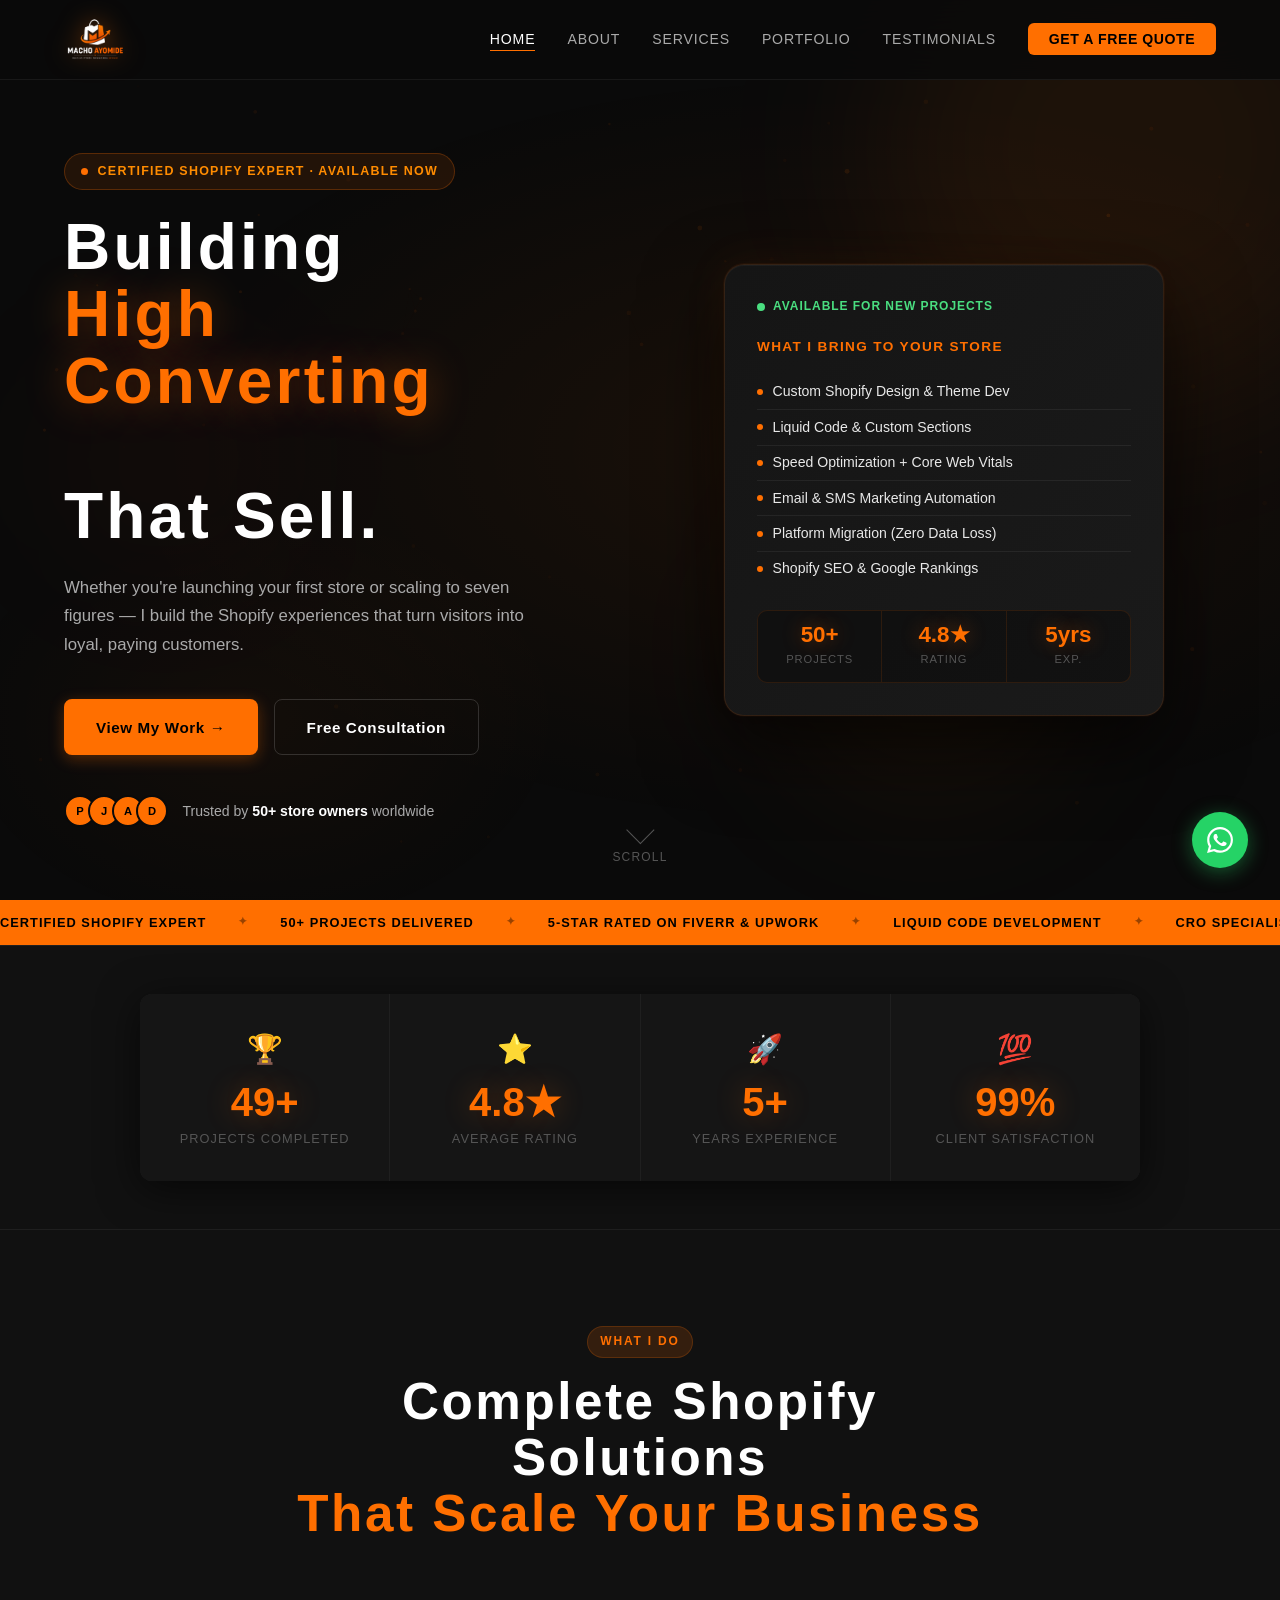
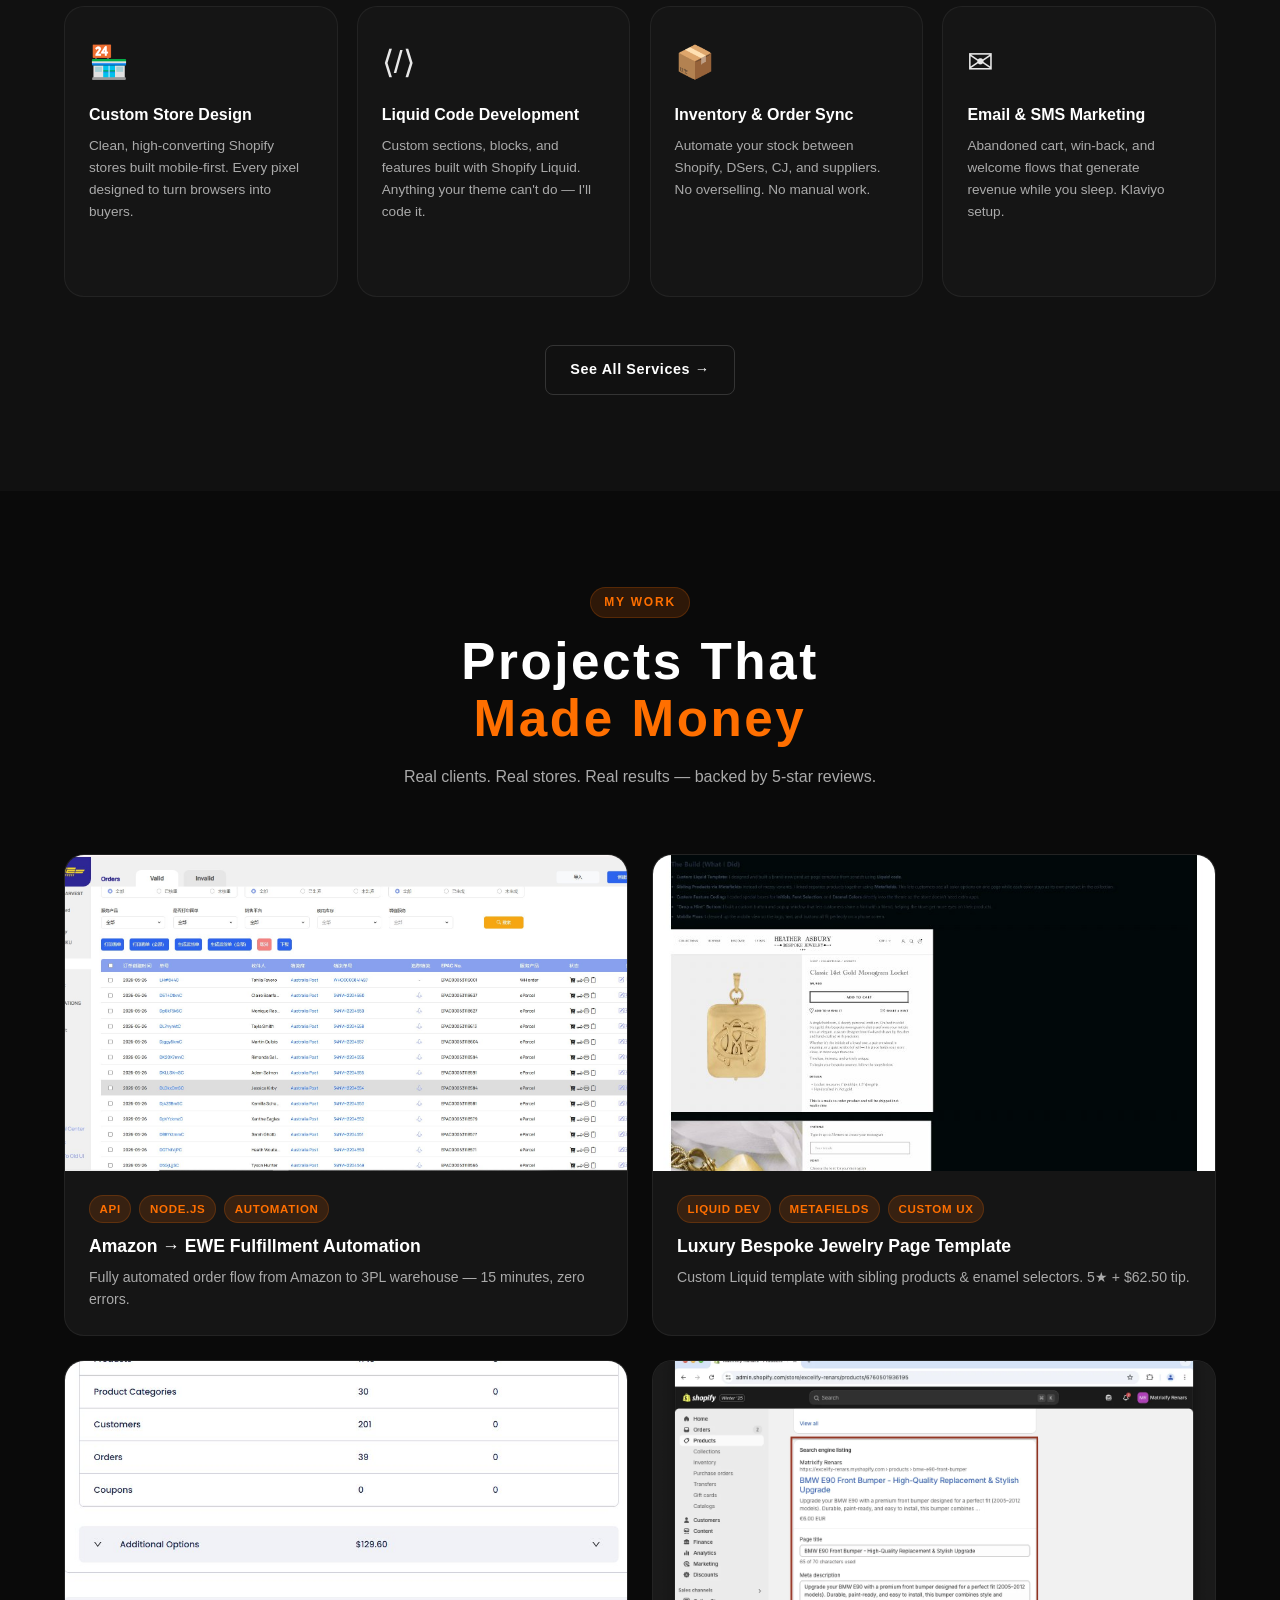
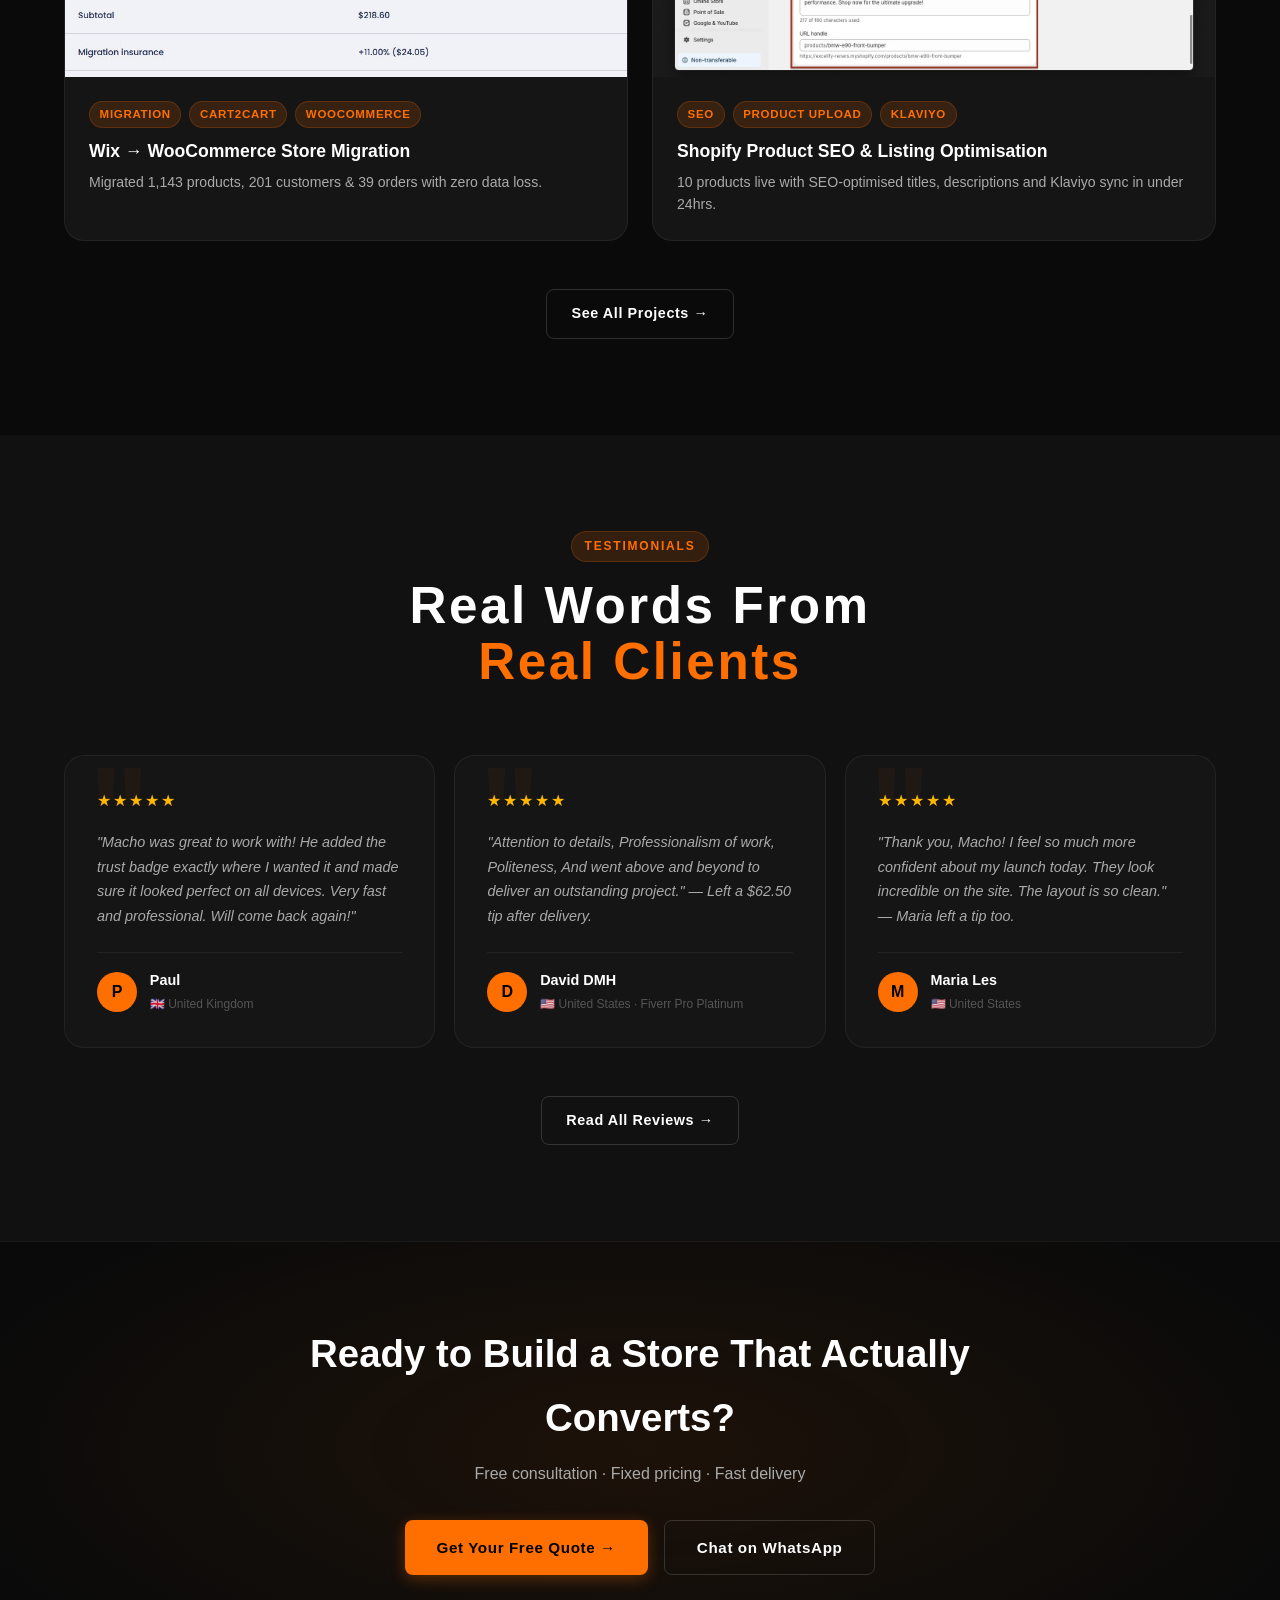
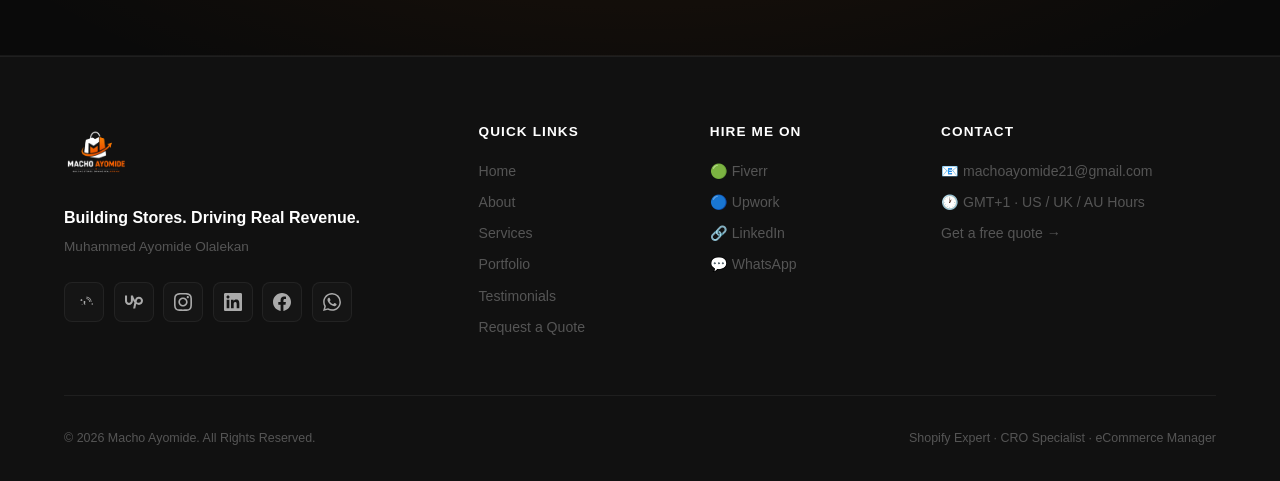
==== commit 2882a66a: "Update fonts to Bebas Neue + Inter" ====
--- a/index.html
+++ b/index.html
@@ -9,7 +9,7 @@
   <link rel="apple-touch-icon" href="assets/apple-touch-icon.png"/>
   <link rel="preconnect" href="https://fonts.googleapis.com"/>
   <link rel="preconnect" href="https://fonts.gstatic.com" crossorigin/>
-  <link href="https://fonts.googleapis.com/css2?family=Syne:wght@700;800&family=Outfit:wght@300;400;500;600;700&display=swap" rel="stylesheet"/>
+  <link href="https://fonts.googleapis.com/css2?family=Bebas+Neue&family=Inter:wght@300;400;500;600;700&display=swap" rel="stylesheet"/>
   <link rel="stylesheet" href="styles.css"/>
 </head>
 <body>
--- a/styles.css
+++ b/styles.css
@@ -76,7 +76,7 @@
 .page-hero-inner{max-width:1300px;margin:0 auto;position:relative;z-index:2}
 .page-hero h1{font-family:var(--font-head);
   font-size:clamp(2.5rem,5vw,4.5rem);font-weight:800;color:var(--white);
-  line-height:1.05;letter-spacing:-.02em;margin-bottom:.75rem}
+  line-height:1.05;letter-spacing:.05em;margin-bottom:.75rem}
 .page-hero p{font-size:1.1rem;color:var(--gray-2);max-width:550px}
 
 /* HERO (homepage) */
@@ -103,8 +103,8 @@
 @keyframes pulseAnim{0%,100%{box-shadow:0 0 0 0 rgba(255,111,0,.6)}50%{box-shadow:0 0 0 6px rgba(255,111,0,0)}}
 .hero-content h1{font-family:var(--font-head);
   font-size:clamp(3rem,5vw,5rem);font-weight:800;line-height:1.05;
-  color:var(--white);margin-bottom:1.5rem;letter-spacing:-.02em}
-.hero-word-wrap{display:block;height:1.1em;overflow:hidden;position:relative}
+  color:var(--white);margin-bottom:1.5rem;letter-spacing:.05em}
+.hero-word-wrap{display:inline;position:relative}
 .hero-word{display:block;color:var(--orange);
   text-shadow:0 0 40px rgba(255,111,0,0.35);
   animation:wordSlide 8s ease-in-out infinite}
@@ -203,7 +203,7 @@
   border-radius:100px;border:1px solid rgba(255,111,0,.2)}
 .section-title{font-family:var(--font-head);font-size:clamp(2rem,4vw,3.2rem);
   font-weight:800;color:var(--white);line-height:1.1;
-  letter-spacing:-.02em;margin-bottom:1rem}
+  letter-spacing:.05em;margin-bottom:1rem}
 .section-sub{font-size:1rem;color:var(--gray-2);line-height:1.7}
 .section-cta{text-align:center;margin-top:3rem}
 
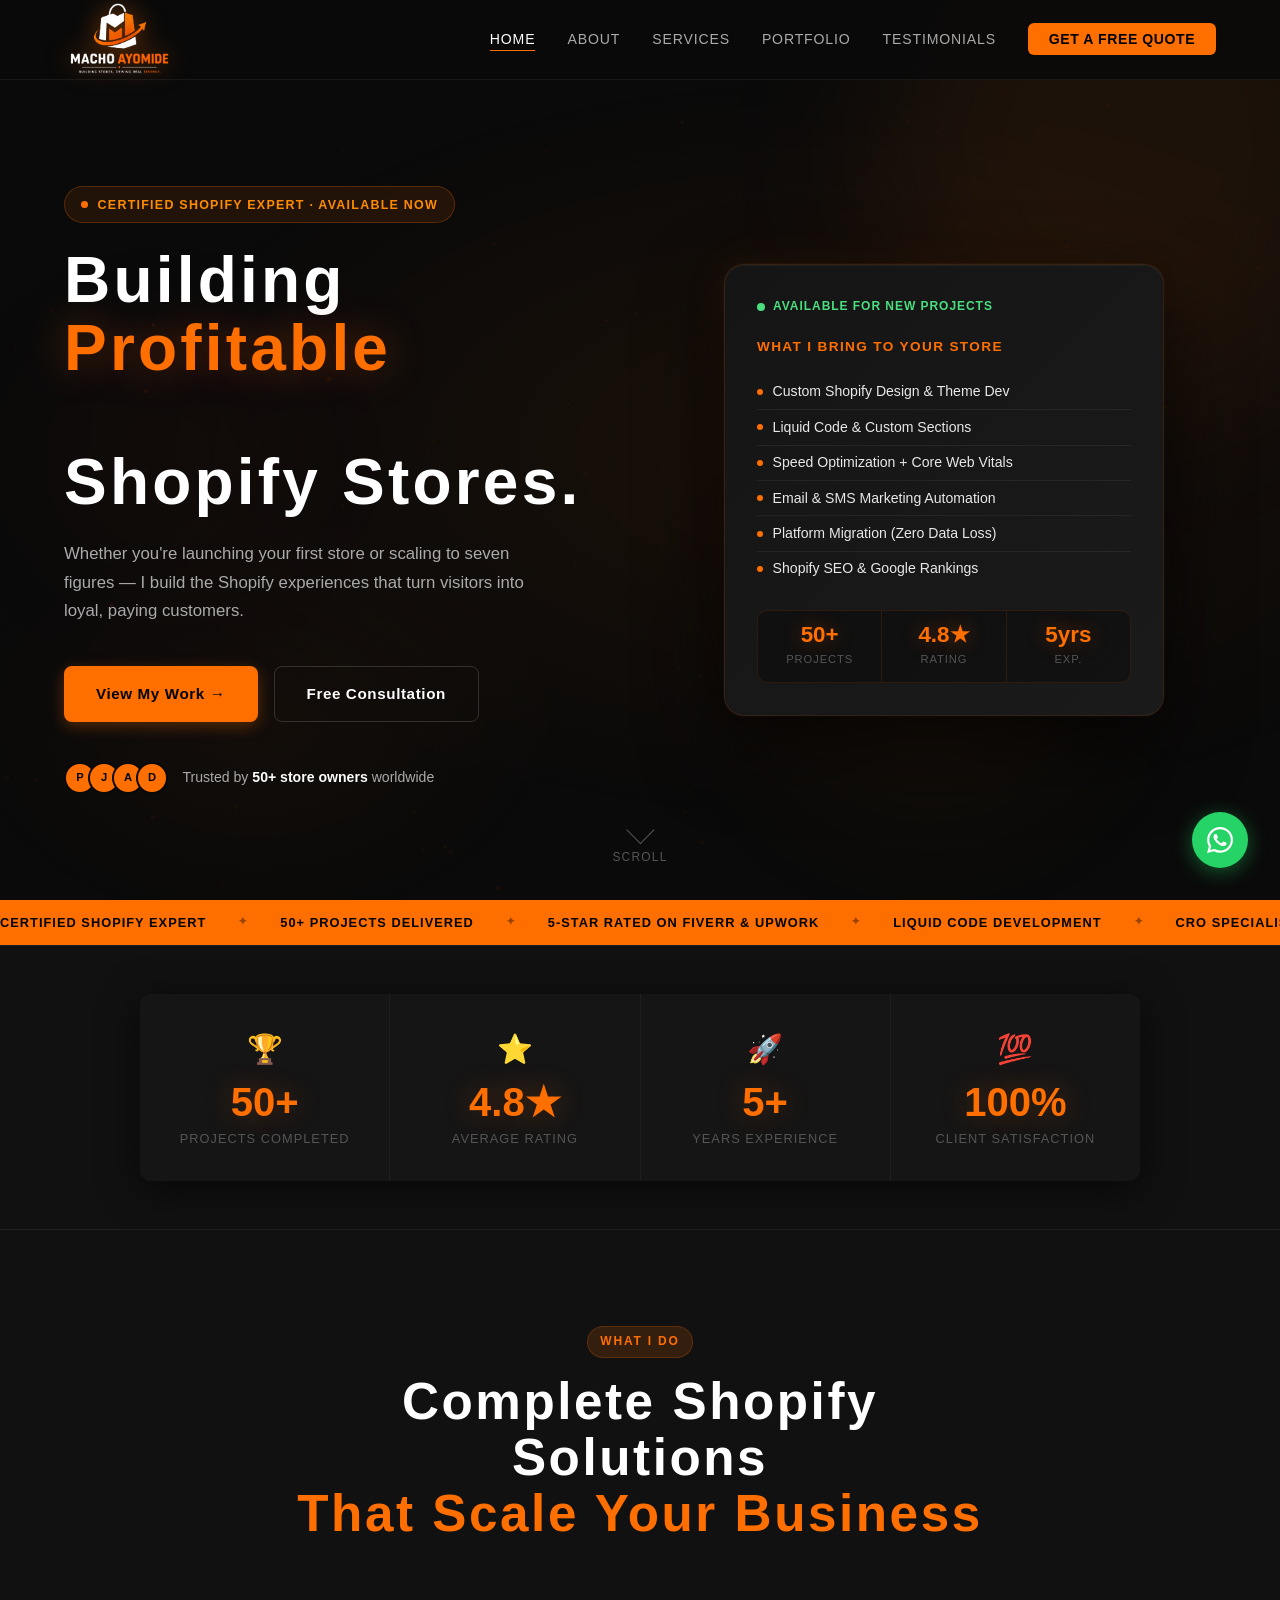
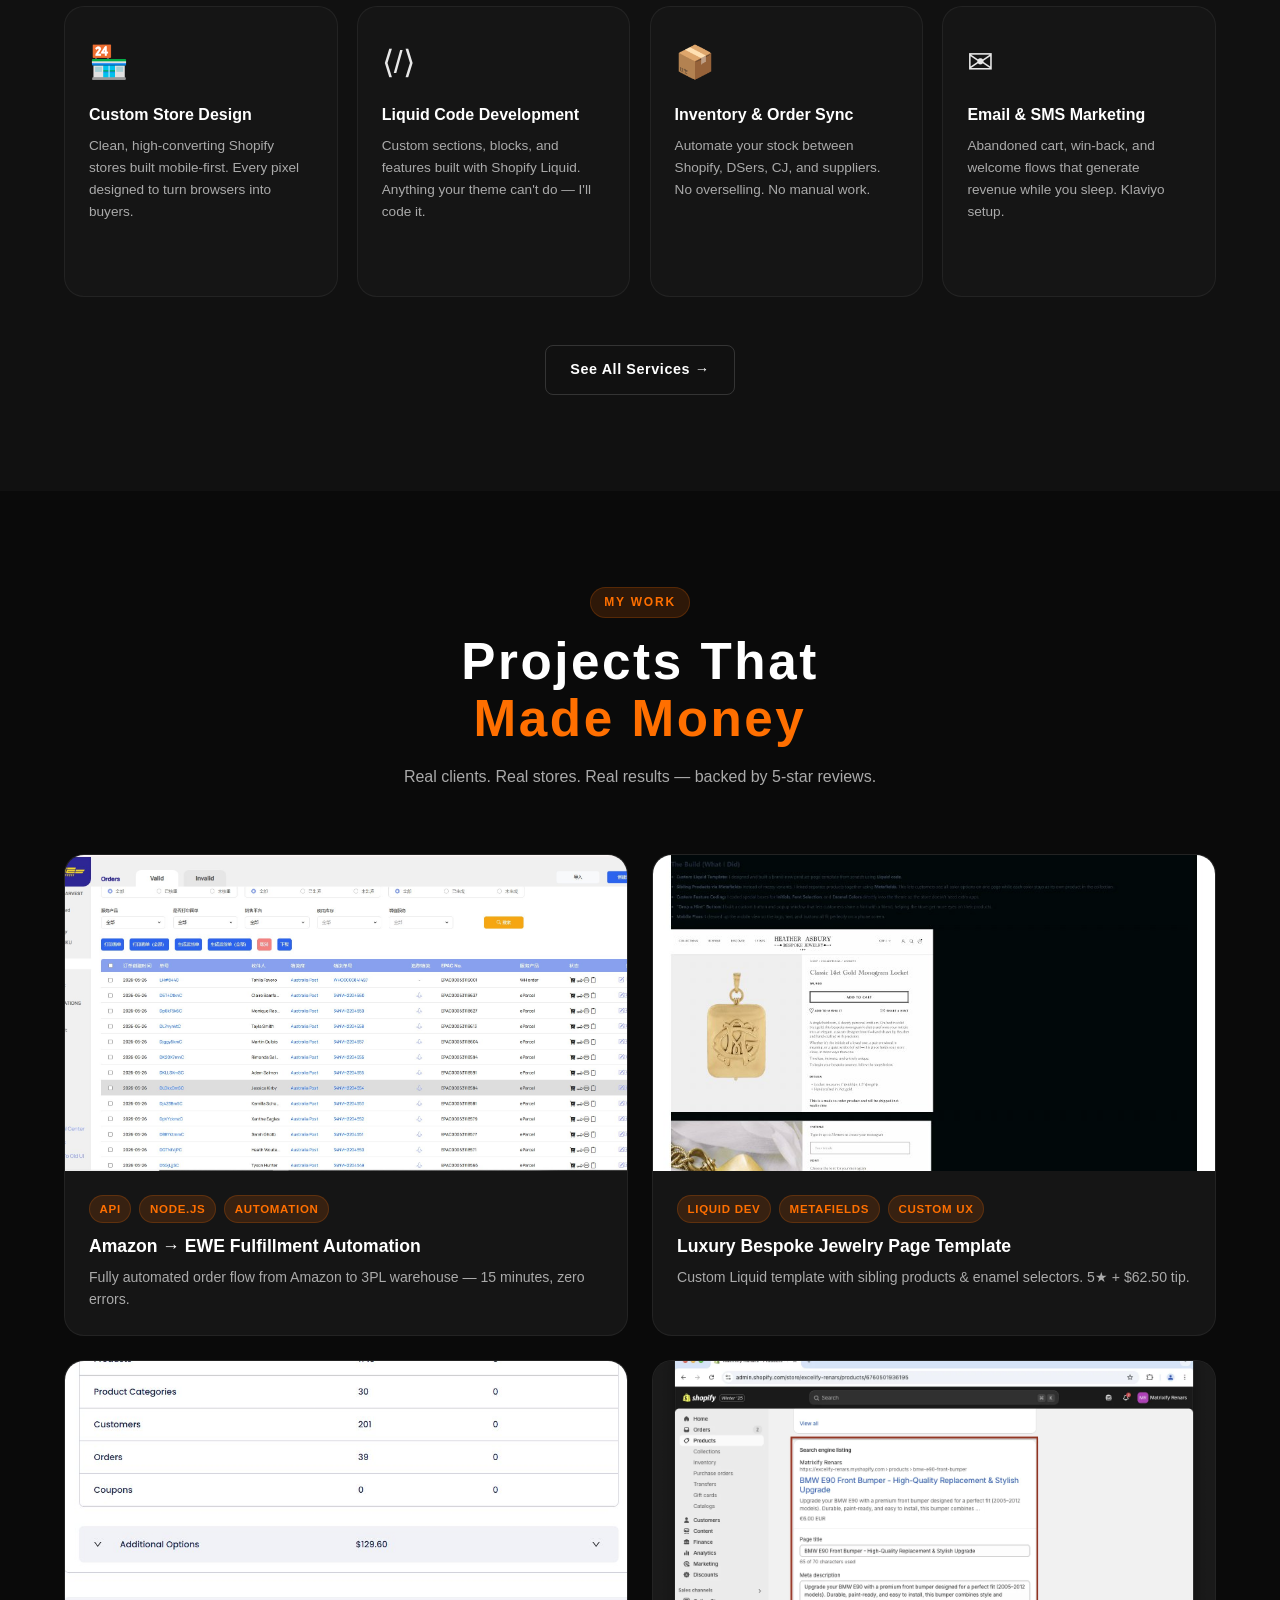
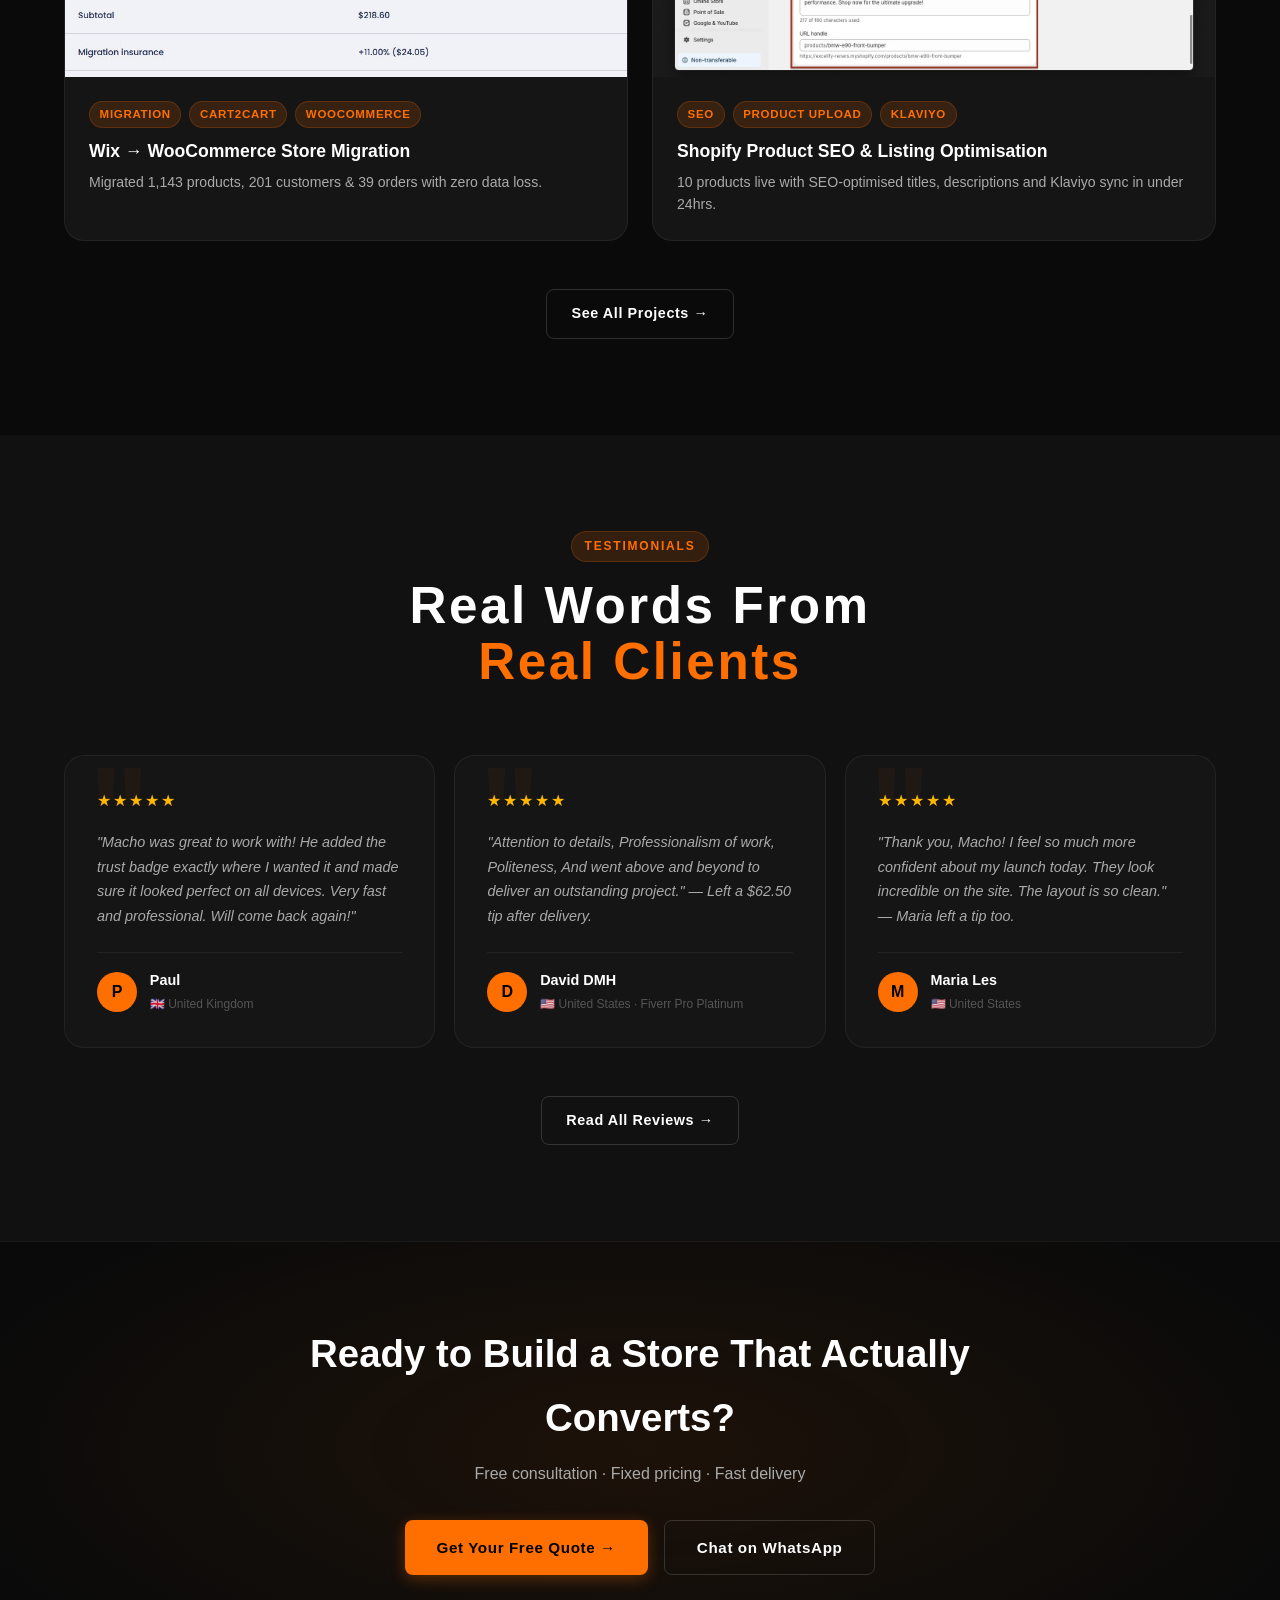
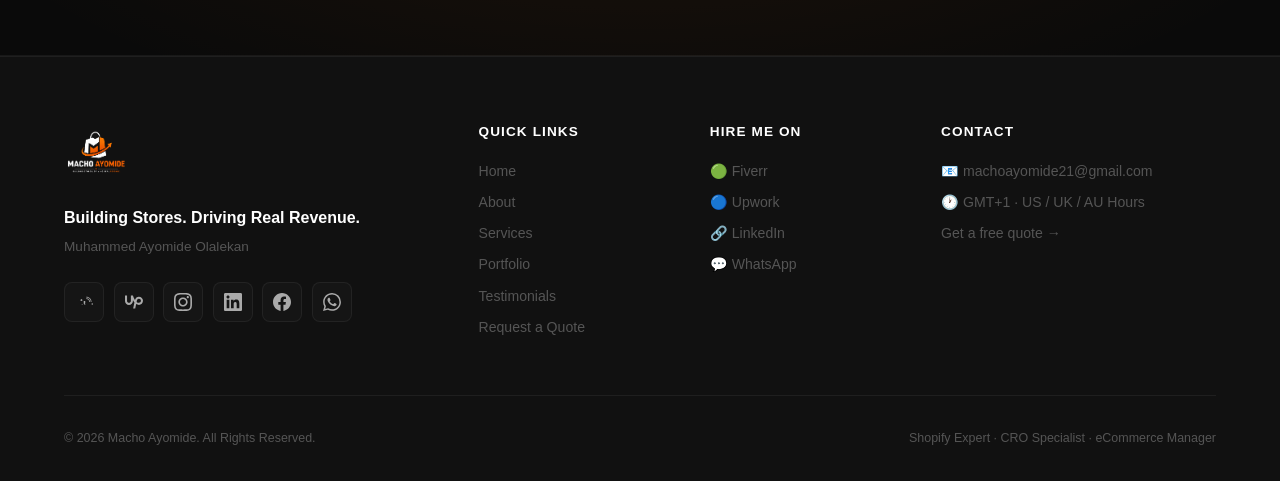
==== commit da697a2d: "Hero word break fix" ====
--- a/index.html
+++ b/index.html
@@ -43,8 +43,8 @@
       <div class="hero-badge" data-reveal="up"><span class="badge-pulse"></span>Certified Shopify Expert · Available Now</div>
       <h1 data-reveal="up" data-delay="100">
         Building<br>
-        <span class="hero-word-wrap"><span class="hero-word" id="heroWord">High Converting</span></span><br>
-        That Sell.
+        <span class="hero-word-wrap"><span class="hero-word" id="heroWord">Profitable</span></span><br>
+        Shopify Stores.
       </h1>
       <p class="hero-sub" data-reveal="up" data-delay="200">Whether you're launching your first store or scaling to seven figures — I build the Shopify experiences that turn visitors into loyal, paying customers.</p>
       <div class="hero-actions" data-reveal="up" data-delay="300">
--- a/styles.css
+++ b/styles.css
@@ -40,7 +40,7 @@
   border-bottom:1px solid var(--border-2);z-index:900;transition:background .3s}
 .nav.scrolled{background:rgba(10,10,10,0.98);box-shadow:0 2px 30px rgba(0,0,0,0.5)}
 .nav-logo{display:flex;align-items:center}
-.nav-logo img{height:62px;width:auto;object-fit:contain;
+.nav-logo img{height:110px;width:auto;object-fit:contain;
   filter:drop-shadow(0 0 12px rgba(255,111,0,0.5));
   transition:filter .3s,transform .3s}
 .nav-logo:hover img{filter:drop-shadow(0 0 20px var(--orange));transform:scale(1.04)}
@@ -105,7 +105,7 @@
   font-size:clamp(3rem,5vw,5rem);font-weight:800;line-height:1.05;
   color:var(--white);margin-bottom:1.5rem;letter-spacing:.05em}
 .hero-word-wrap{display:inline;position:relative}
-.hero-word{display:block;color:var(--orange);
+.hero-word{display:block;color:var(--orange);white-space:nowrap;text-shadow:0 0 40px rgba(255,111,0,0.35);transition:opacity .3s ease,transform .3s ease}
   text-shadow:0 0 40px rgba(255,111,0,0.35);
   animation:wordSlide 8s ease-in-out infinite}
 @keyframes wordSlide{
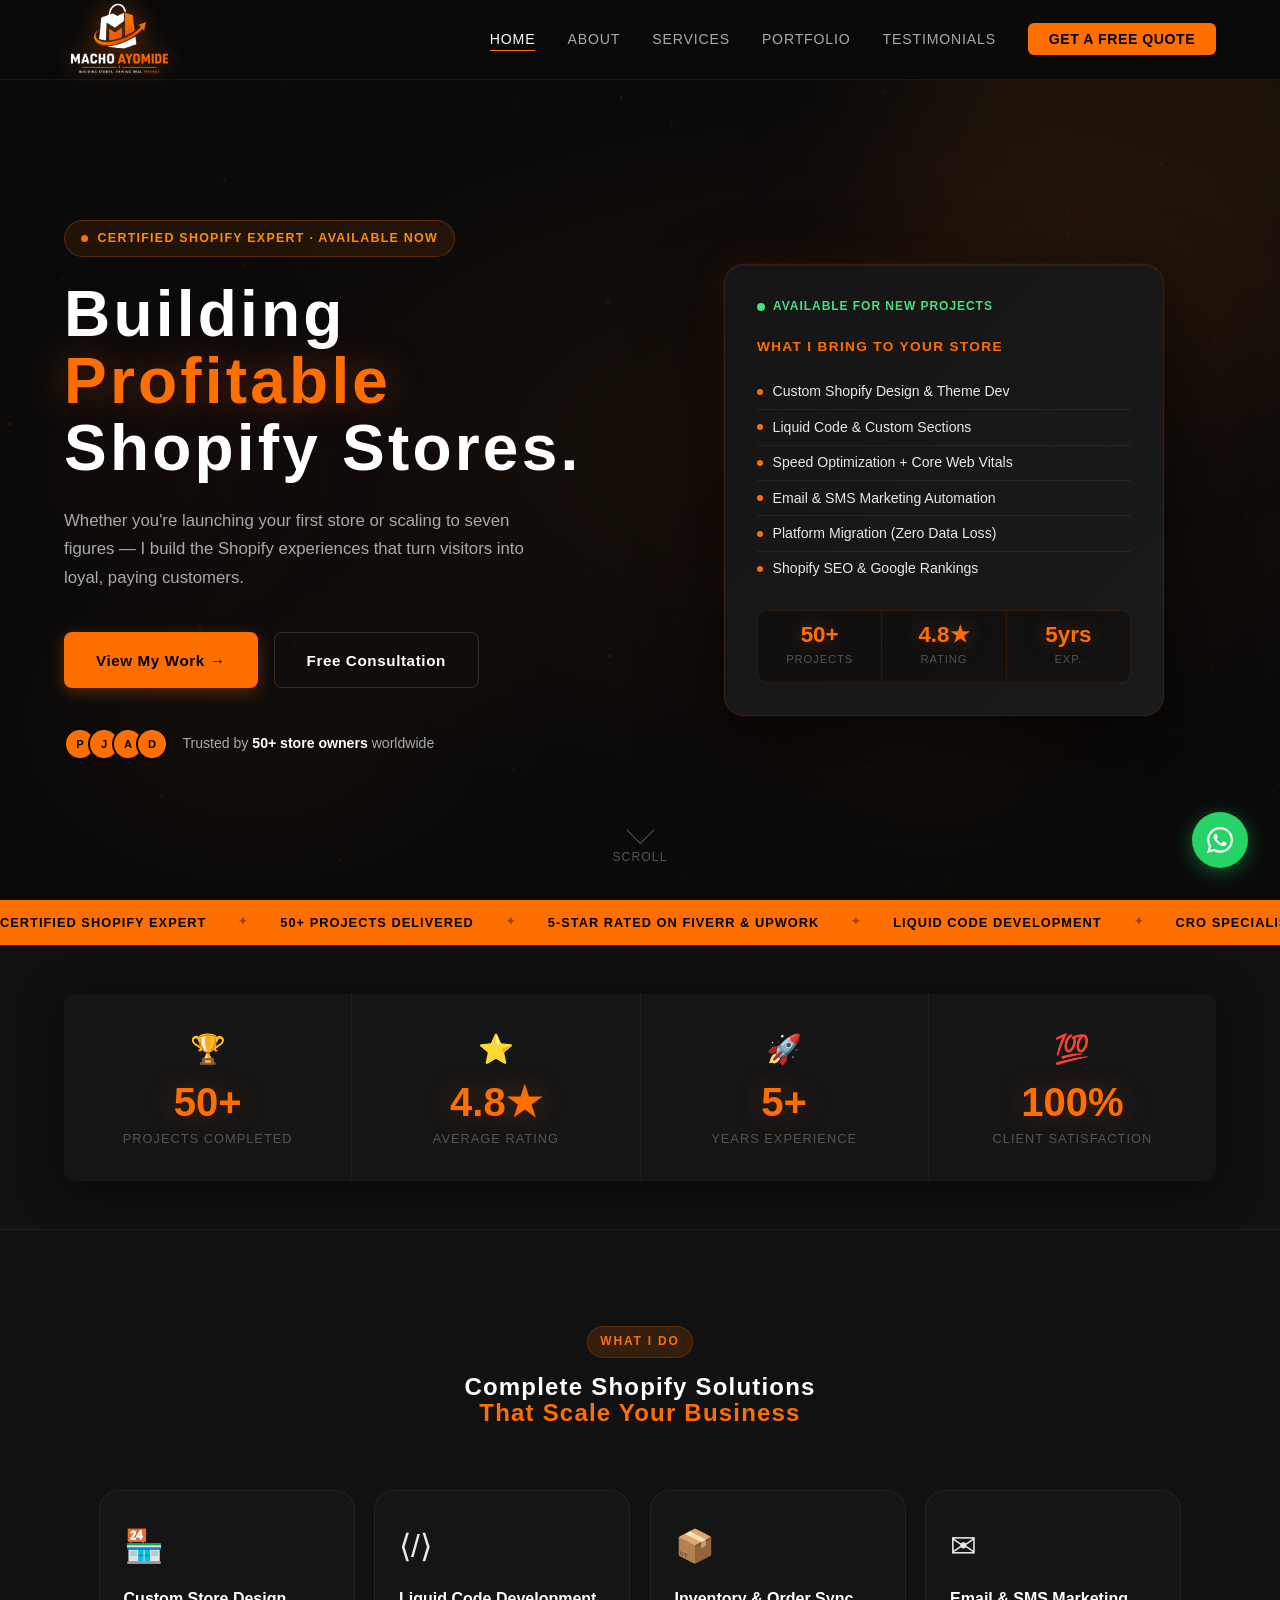
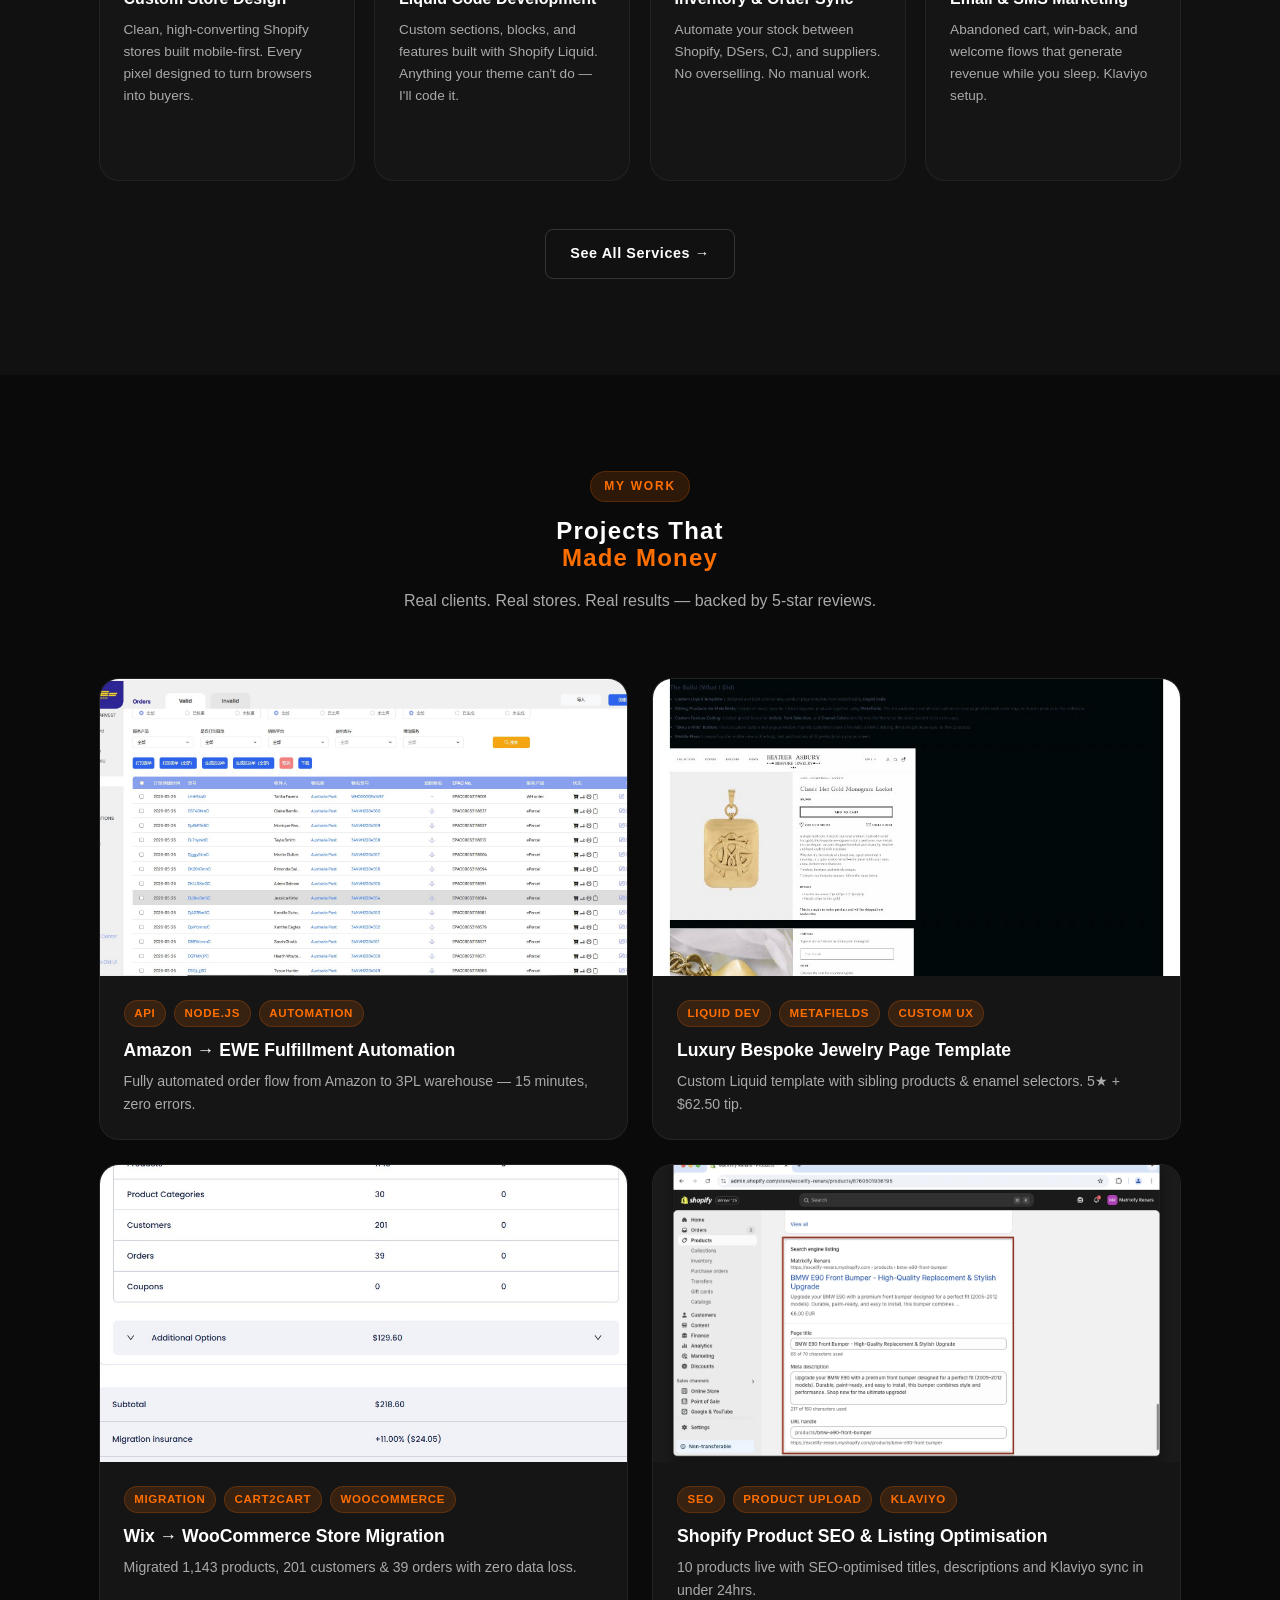
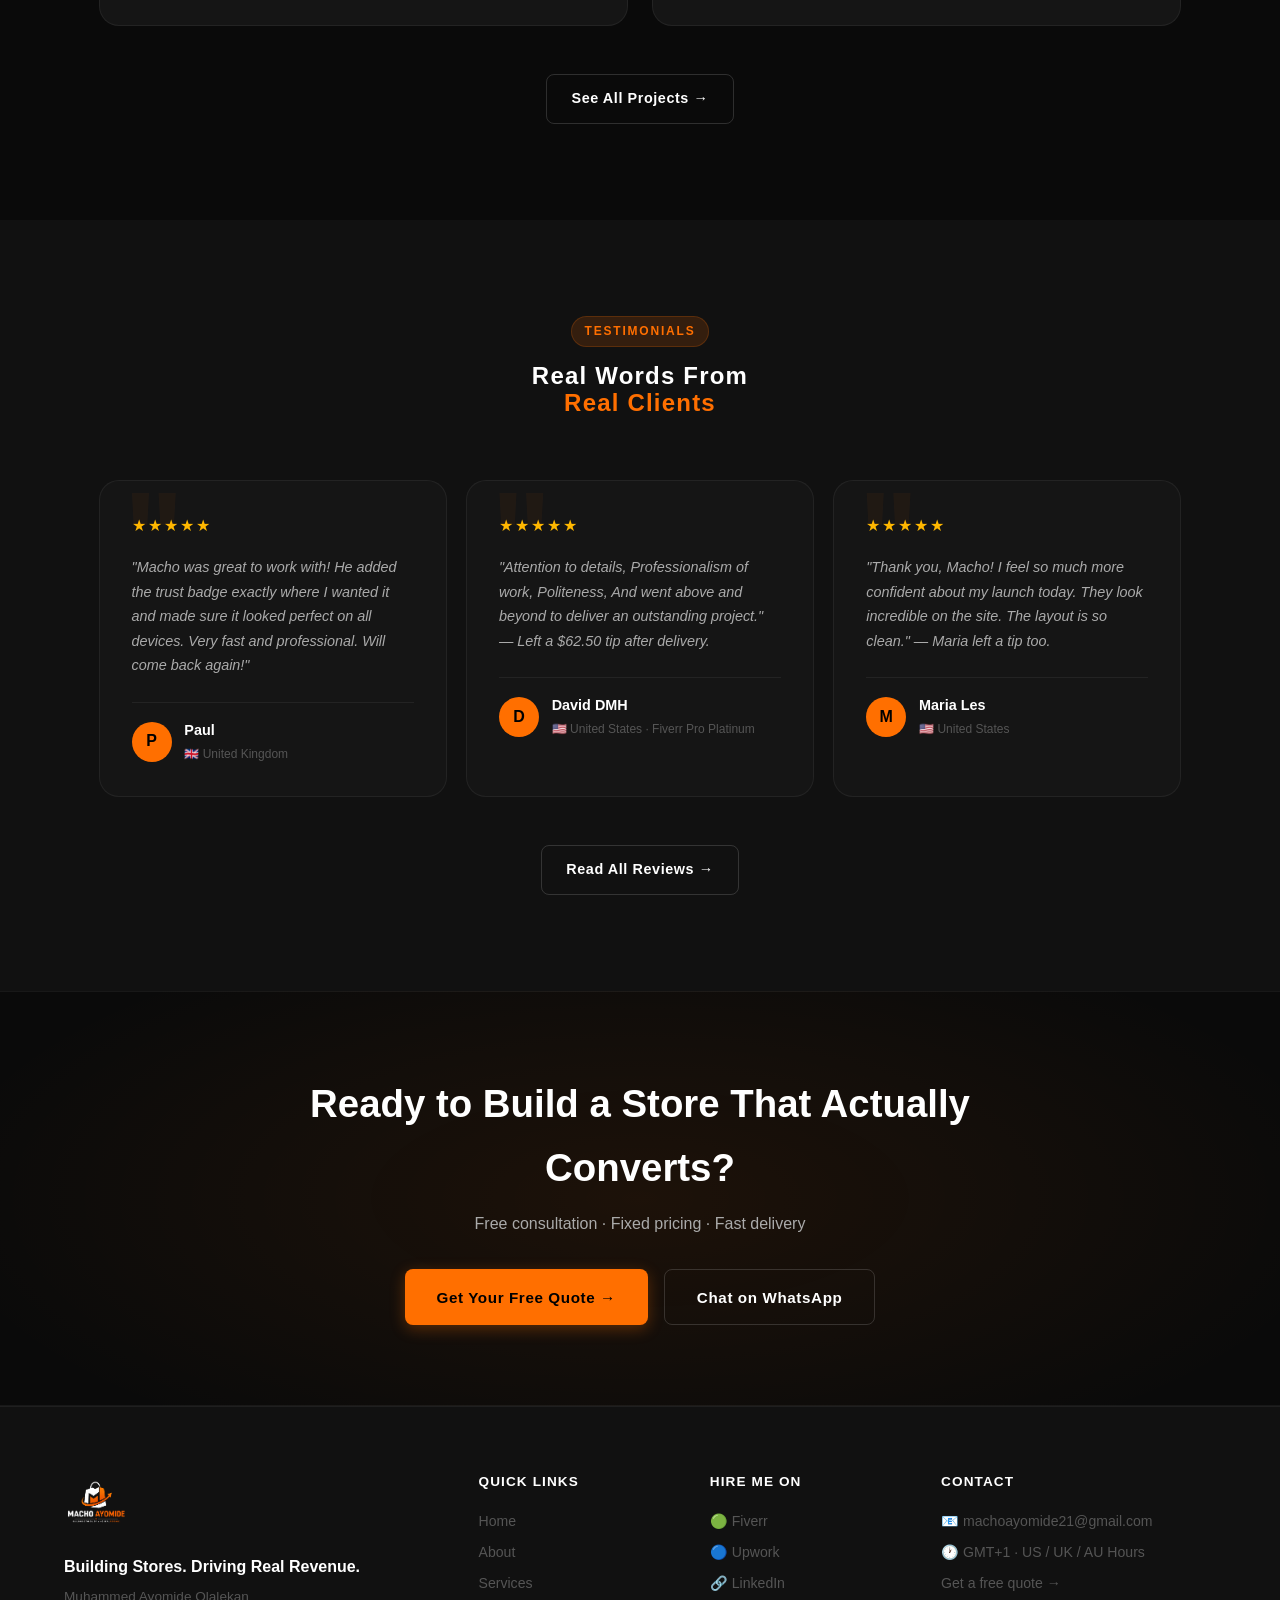
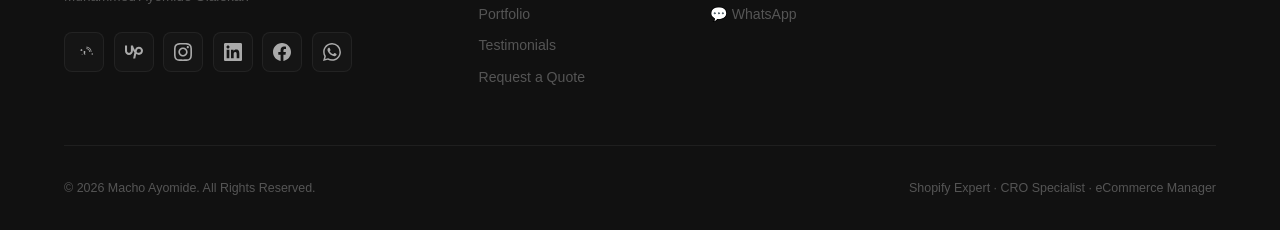
==== commit e0079537: "Hero fix" ====
--- a/index.html
+++ b/index.html
@@ -43,7 +43,7 @@
       <div class="hero-badge" data-reveal="up"><span class="badge-pulse"></span>Certified Shopify Expert · Available Now</div>
       <h1 data-reveal="up" data-delay="100">
         Building<br>
-        <span class="hero-word-wrap"><span class="hero-word" id="heroWord">Profitable</span></span><br>
+        <span class="hero-word-wrap"><span class="hero-word" id="heroWord">Profitable</span></span>
         Shopify Stores.
       </h1>
       <p class="hero-sub" data-reveal="up" data-delay="200">Whether you're launching your first store or scaling to seven figures — I build the Shopify experiences that turn visitors into loyal, paying customers.</p>
--- a/styles.css
+++ b/styles.css
@@ -180,7 +180,7 @@
 /* STATS */
 .stats-section{background:var(--bg-2);border-top:1px solid var(--border-2);
   border-bottom:1px solid var(--border-2);padding:3rem 5%}
-.stats-grid{max-width:1000px;margin:0 auto;display:grid;
+.stats-grid{max-width:100%;margin:0 auto;display:grid;
   grid-template-columns:repeat(4,1fr);gap:1px;background:var(--border-2);
   border-radius:var(--r);overflow:hidden;box-shadow:var(--shadow)}
 .stat-card{background:var(--bg-card);padding:2rem 1.5rem;text-align:center;
@@ -195,13 +195,13 @@
 
 /* SECTIONS */
 .section{padding:6rem 5%;position:relative}
-.section-inner{max-width:1300px;margin:0 auto}
+.section-inner{max-width:100%;margin:0 auto;padding:0 3%}
 .section-head{max-width:700px;margin:0 auto 4rem;text-align:center}
 .section-label{display:inline-block;font-size:.75rem;font-weight:700;
   color:var(--orange);text-transform:uppercase;letter-spacing:.15em;
   margin-bottom:1rem;padding:.3rem .8rem;background:var(--orange-glow);
   border-radius:100px;border:1px solid rgba(255,111,0,.2)}
-.section-title{font-family:var(--font-head);font-size:clamp(2rem,4vw,3.2rem);
+.section-title{font-family:var(--font-head);font-size:clamp(1.8rem,2.8vw,3rem)
   font-weight:800;color:var(--white);line-height:1.1;
   letter-spacing:.05em;margin-bottom:1rem}
 .section-sub{font-size:1rem;color:var(--gray-2);line-height:1.7}
@@ -408,7 +408,7 @@
 
 /* FOOTER */
 .footer{background:var(--bg-2);border-top:1px solid var(--border-2);padding:4rem 5% 2rem}
-.footer-inner{max-width:1300px;margin:0 auto;
+.footer-inner{max-width:100%;margin:0 auto;
   display:grid;grid-template-columns:2fr 1fr 1fr 1.5fr;gap:3rem;
   padding-bottom:3rem;border-bottom:1px solid var(--border-2)}
 .footer-logo{height:64px;width:auto;margin-bottom:1.2rem;object-fit:contain}
@@ -428,7 +428,7 @@
 .footer-col ul li,.footer-col p{margin-bottom:.5rem;font-size:.88rem;color:var(--gray-3)}
 .footer-col a{transition:color .2s}
 .footer-col a:hover{color:var(--orange)}
-.footer-bottom{max-width:1300px;margin:2rem auto 0;
+.footer-bottom{max-width:100%;margin:2rem auto 0;
   display:flex;justify-content:space-between;align-items:center;
   font-size:.78rem;color:var(--gray-3);flex-wrap:wrap;gap:.5rem}
 
@@ -513,7 +513,7 @@
   .nav-links a::after{display:none}
   .nav-links a.nav-cta{margin-top:1rem;border:none;text-align:center;padding:1rem}
   .hamburger{display:flex}
-  .hero-content h1{font-size:clamp(2.2rem,8vw,3.5rem)}
+  .hero-content h1{font-size:clamp(1.8rem,2.8vw,3rem)}
   .section{padding:4rem 5%}
   .services-grid{grid-template-columns:1fr}
   .process-grid{grid-template-columns:1fr}
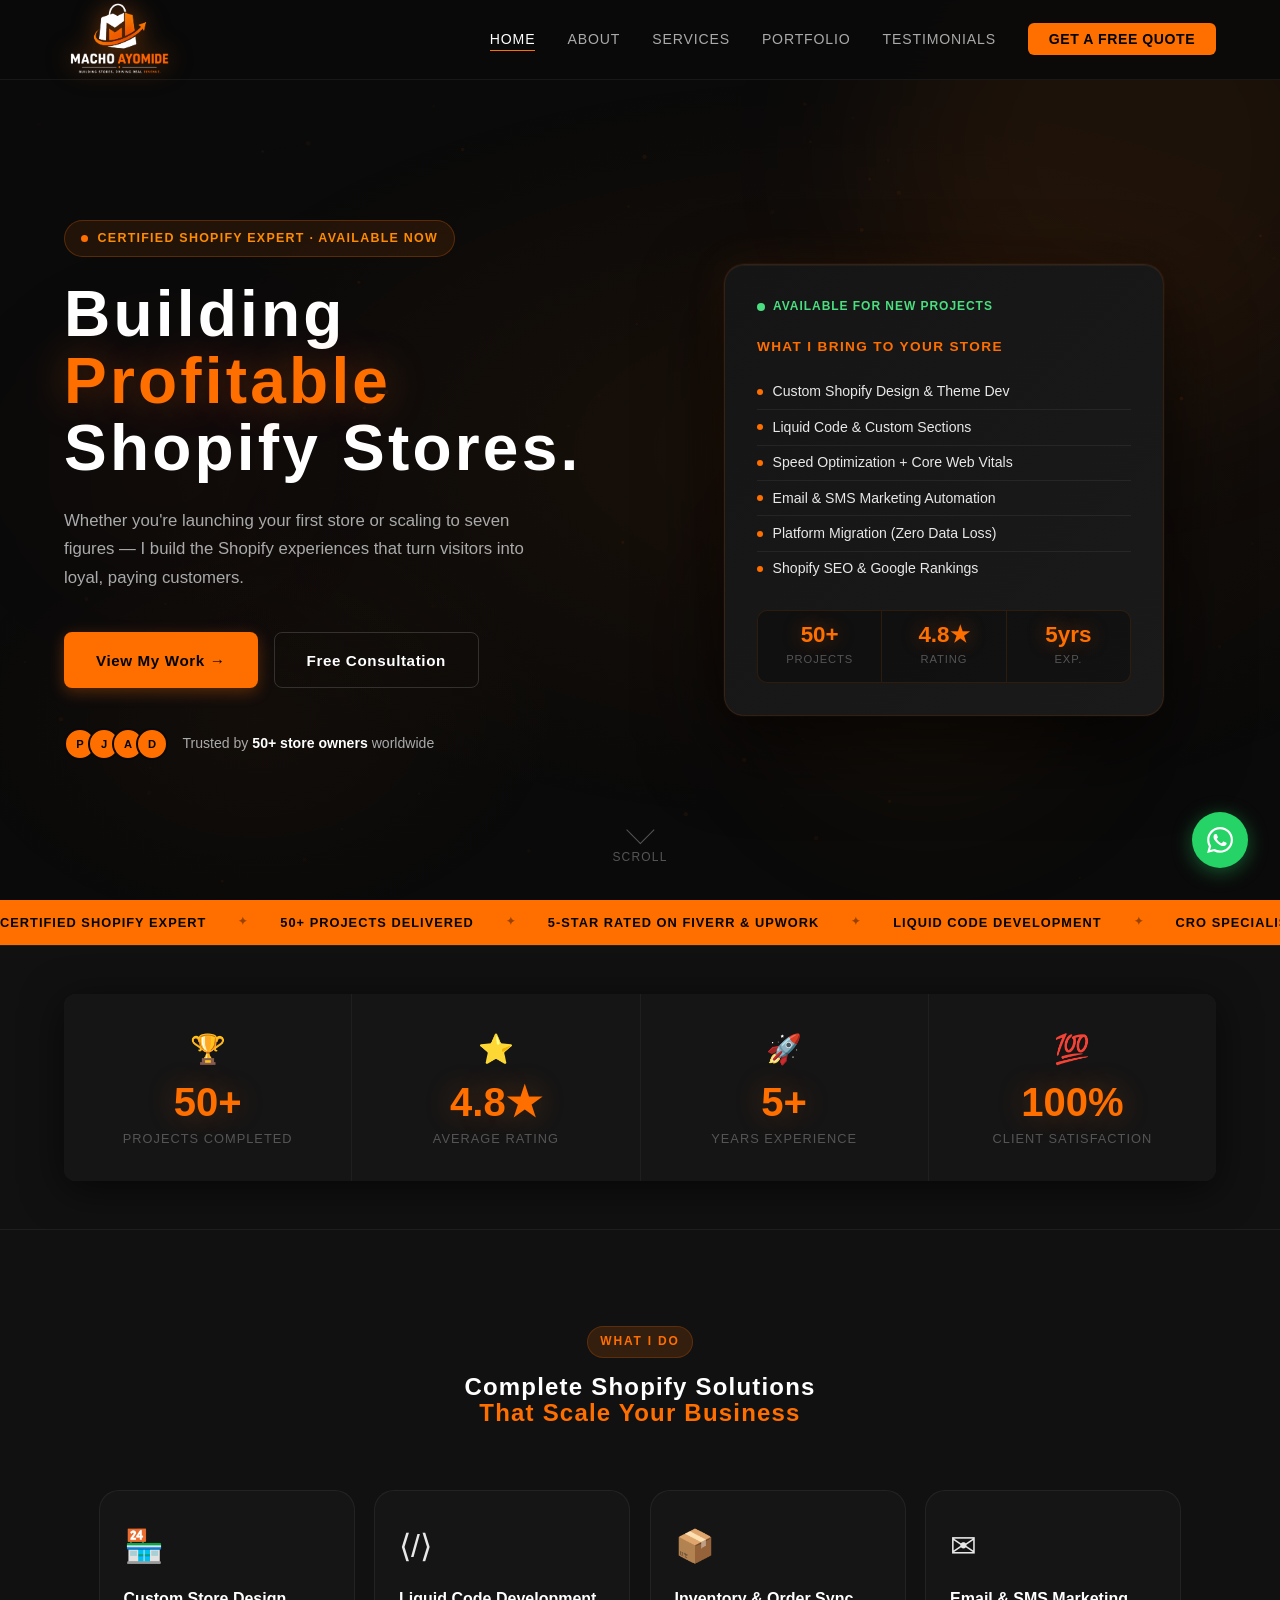
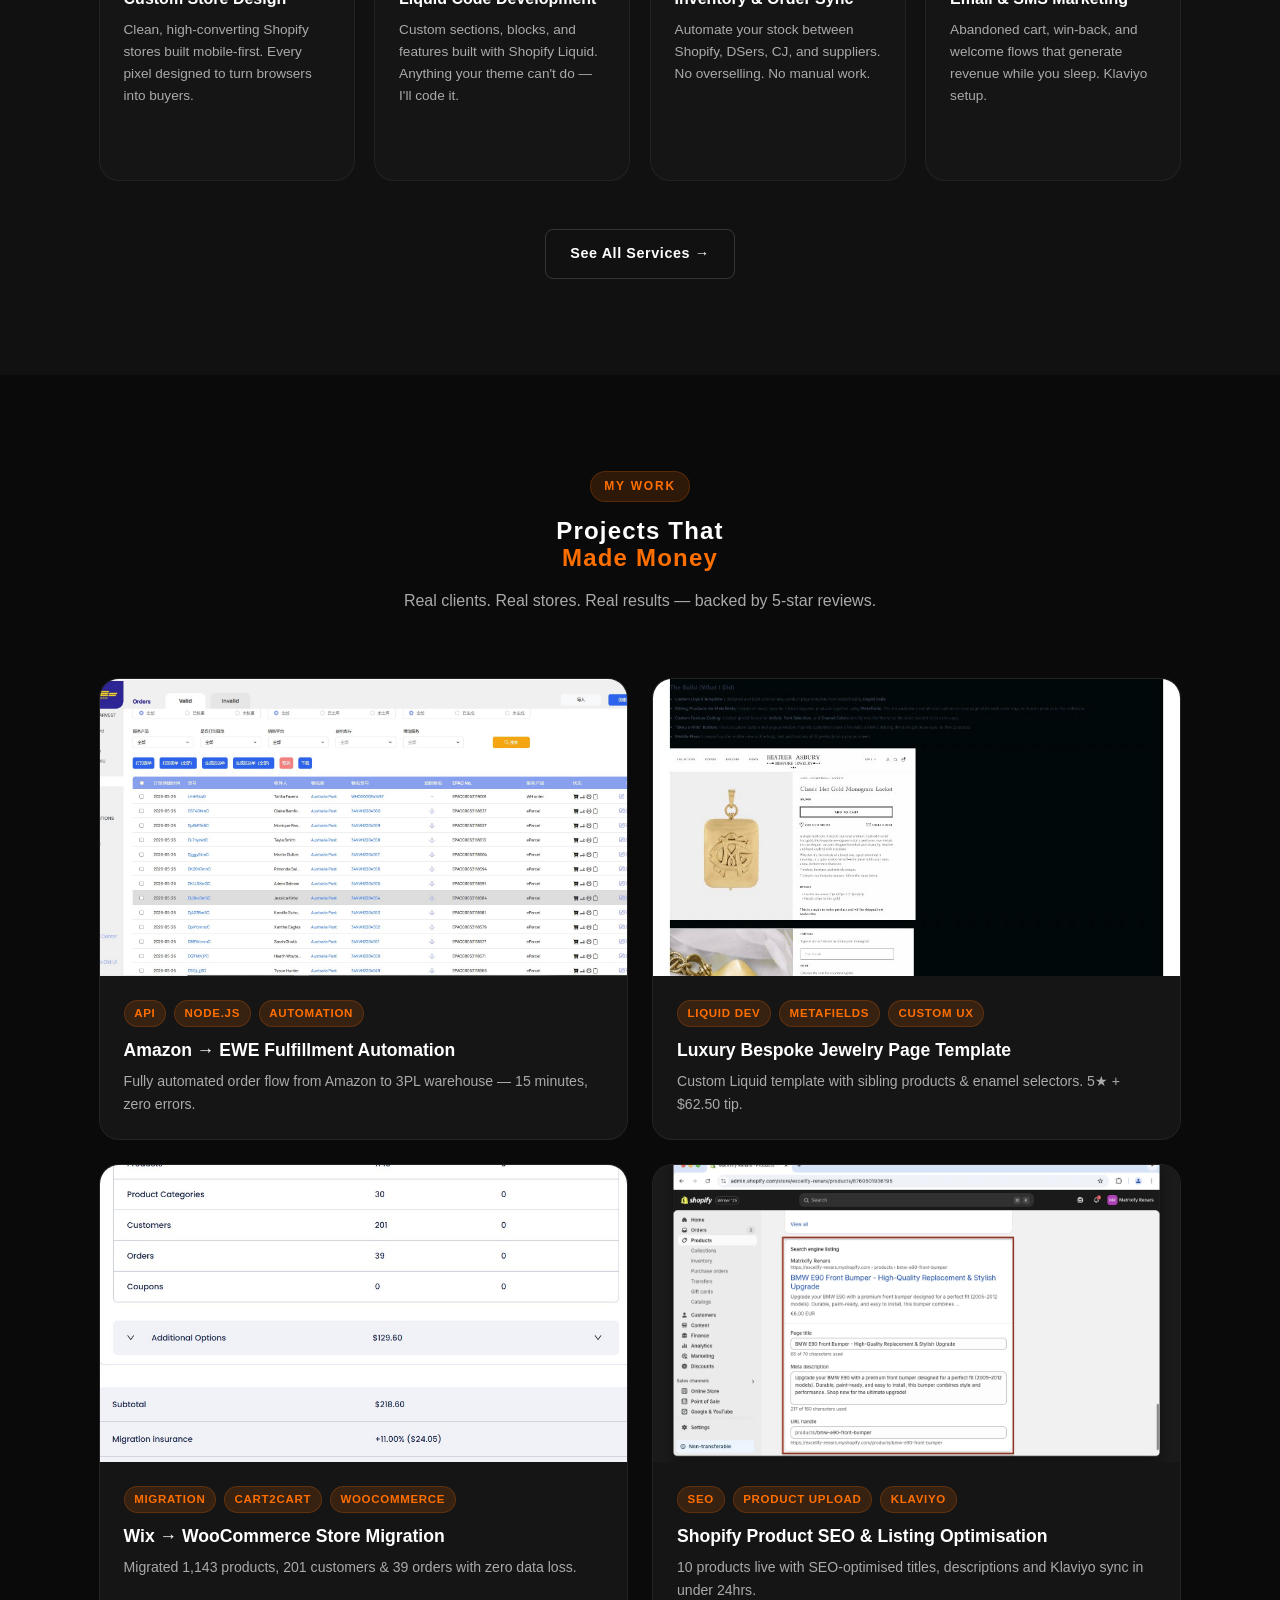
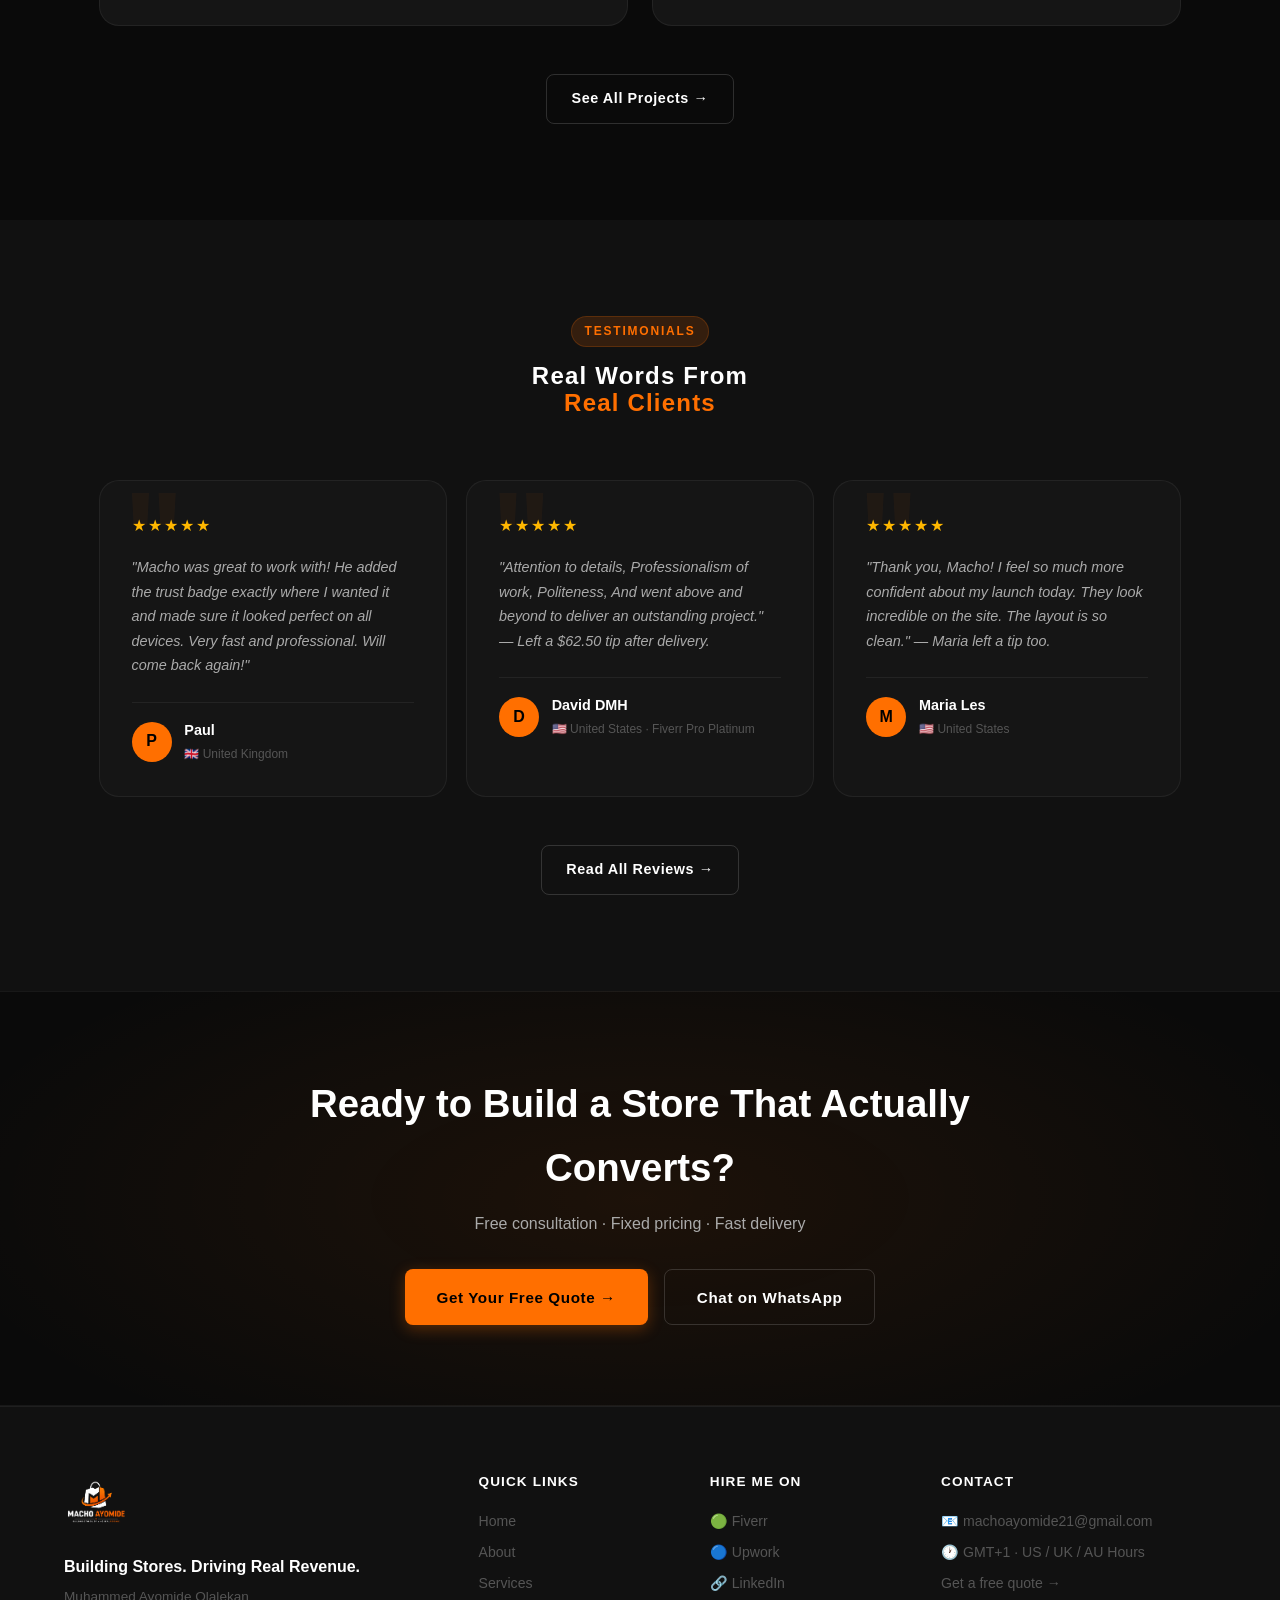
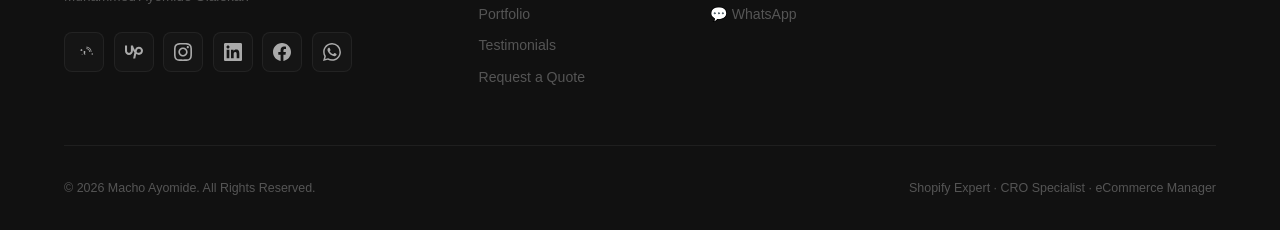
==== commit 0d525cd2: "Hero fix" ====
--- a/index.html
+++ b/index.html
@@ -44,7 +44,7 @@
       <h1 data-reveal="up" data-delay="100">
         Building<br>
         <span class="hero-word-wrap"><span class="hero-word" id="heroWord">Profitable</span></span>
-        Shopify Stores.
+        <span style="white-space:nowrap">Shopify Stores.</span>
       </h1>
       <p class="hero-sub" data-reveal="up" data-delay="200">Whether you're launching your first store or scaling to seven figures — I build the Shopify experiences that turn visitors into loyal, paying customers.</p>
       <div class="hero-actions" data-reveal="up" data-delay="300">
